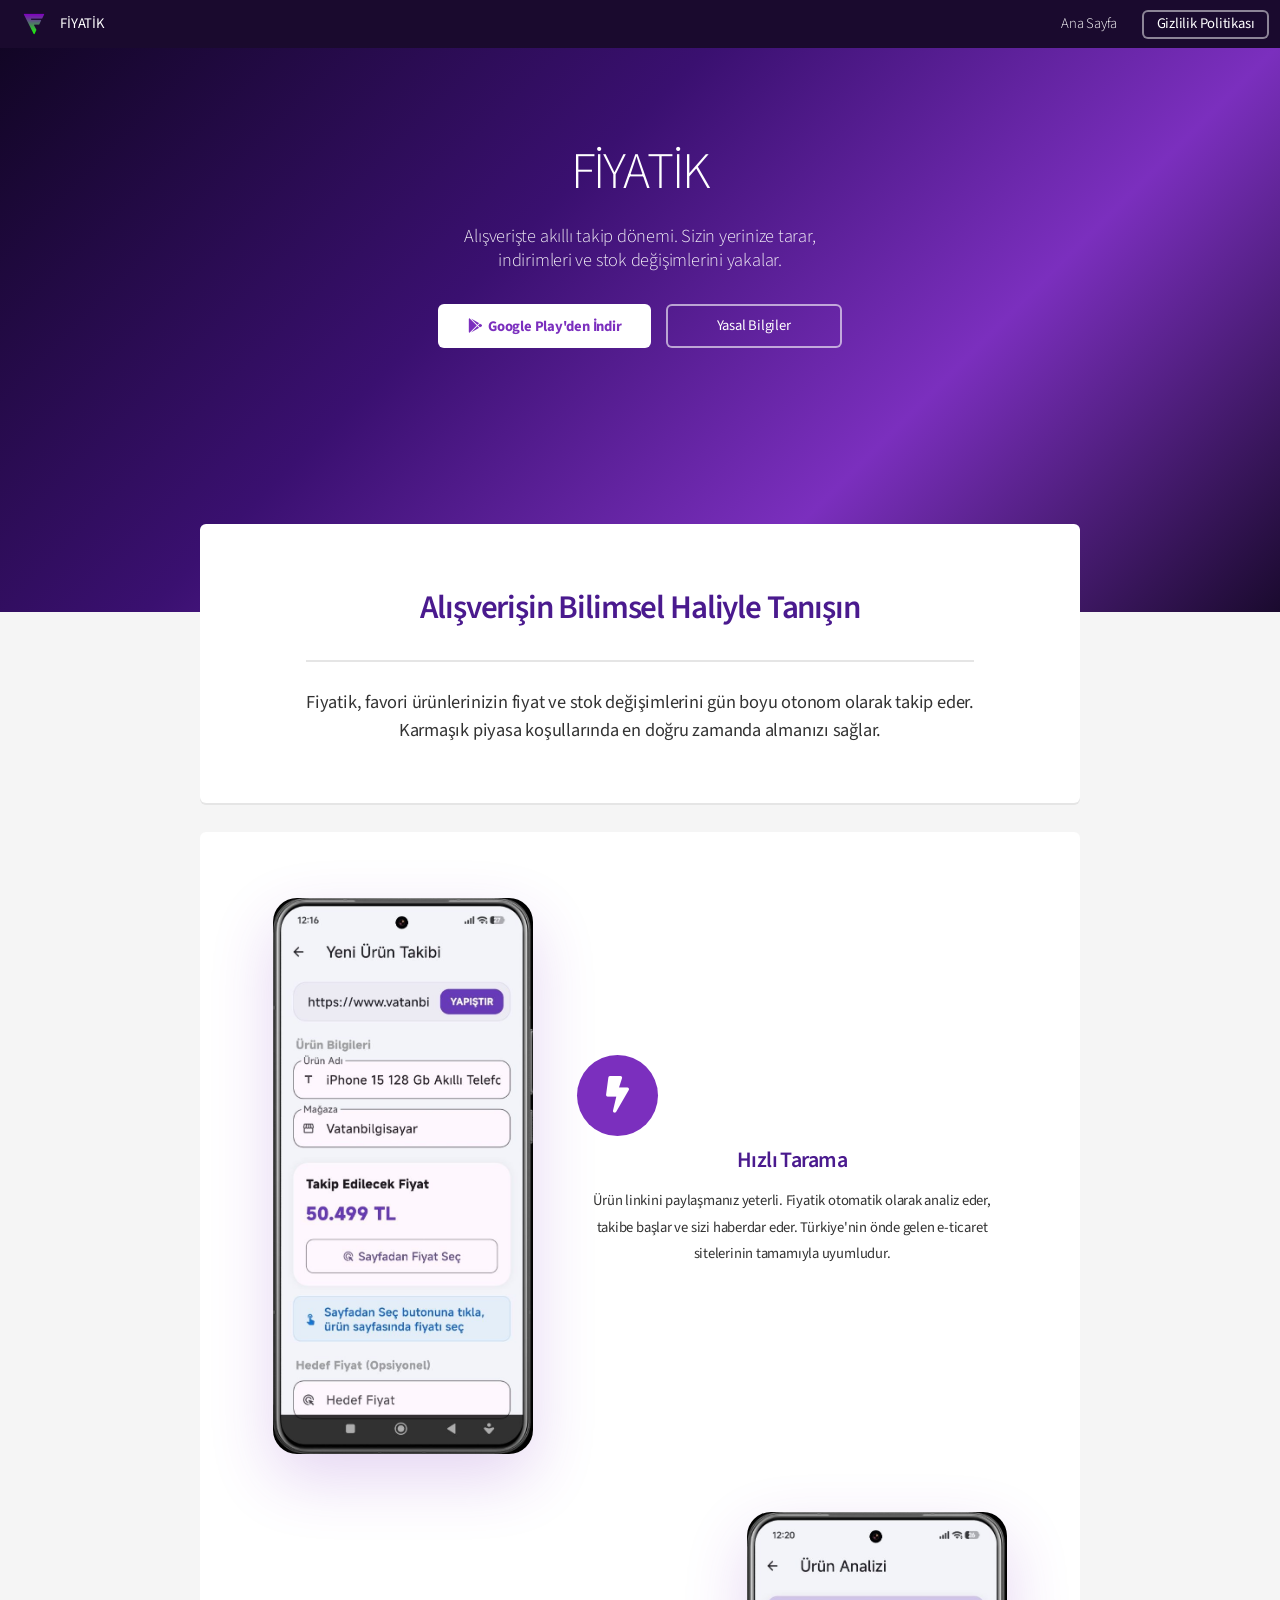
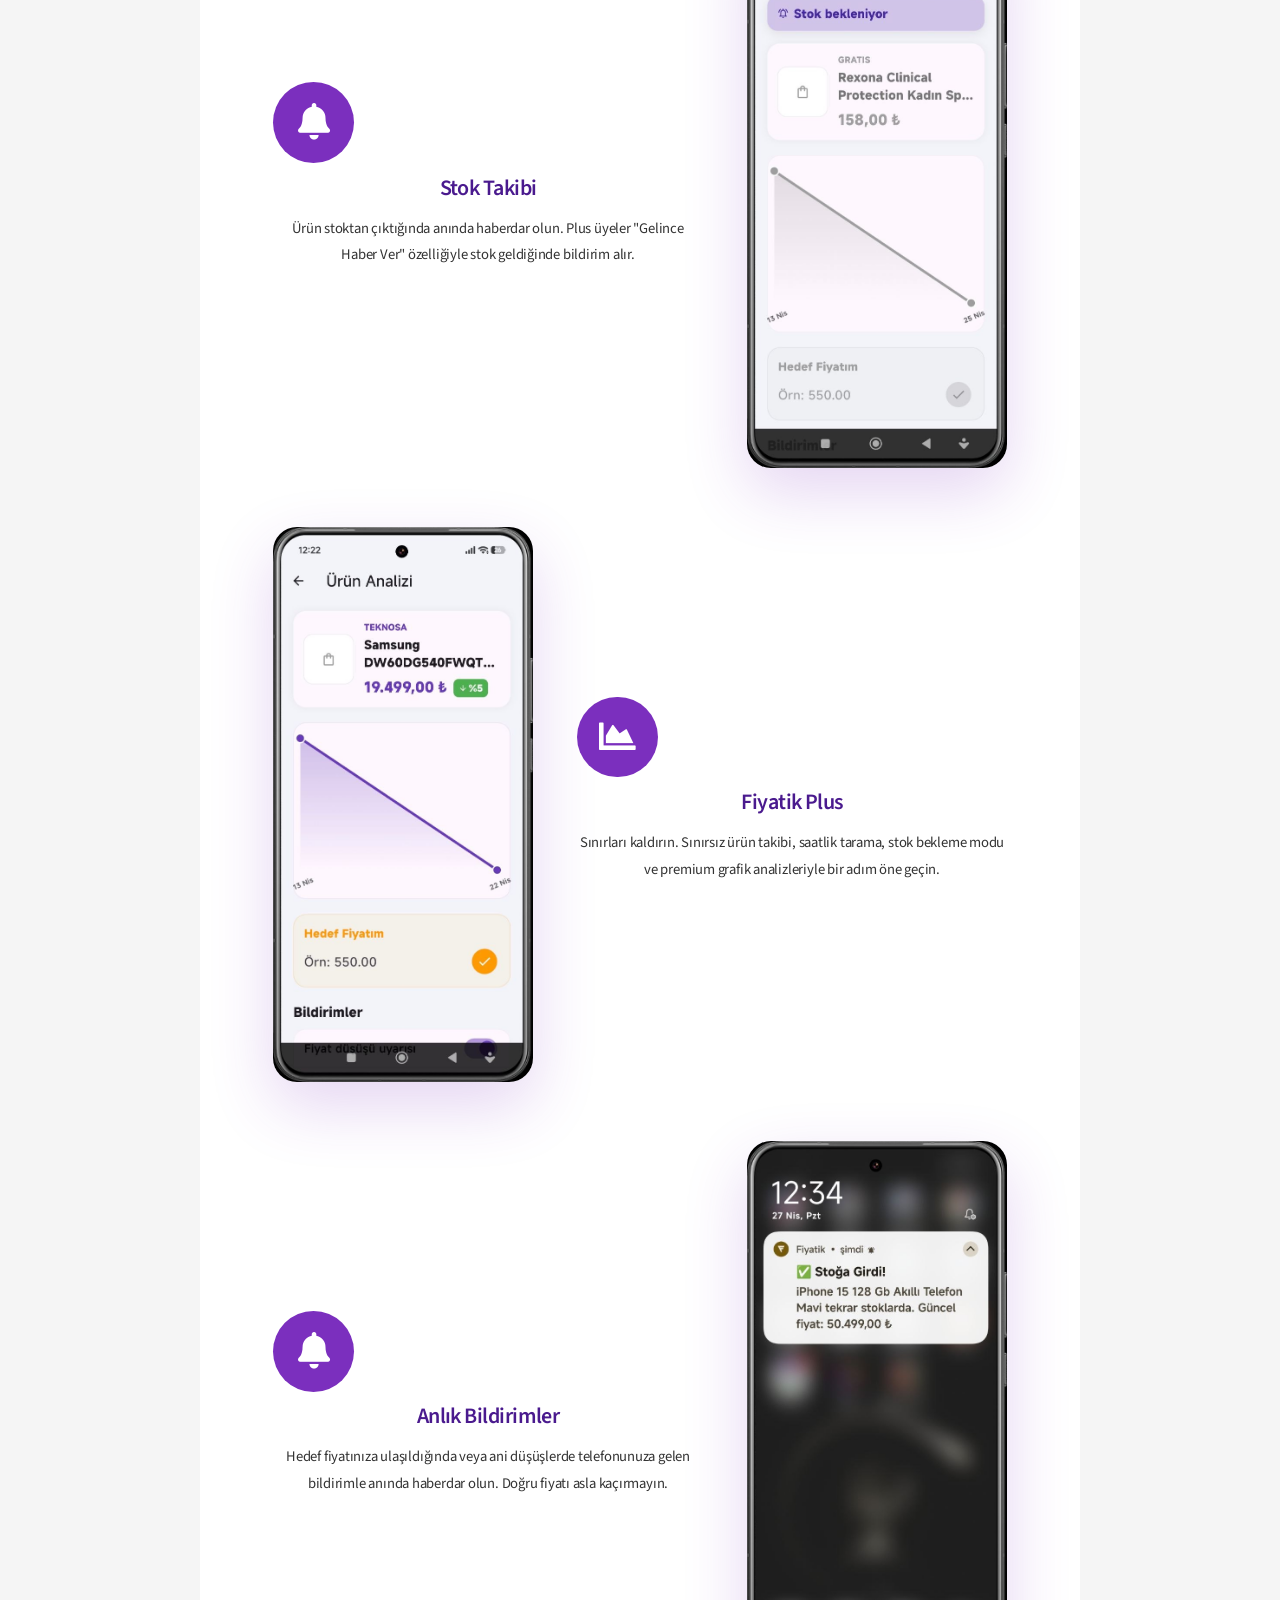
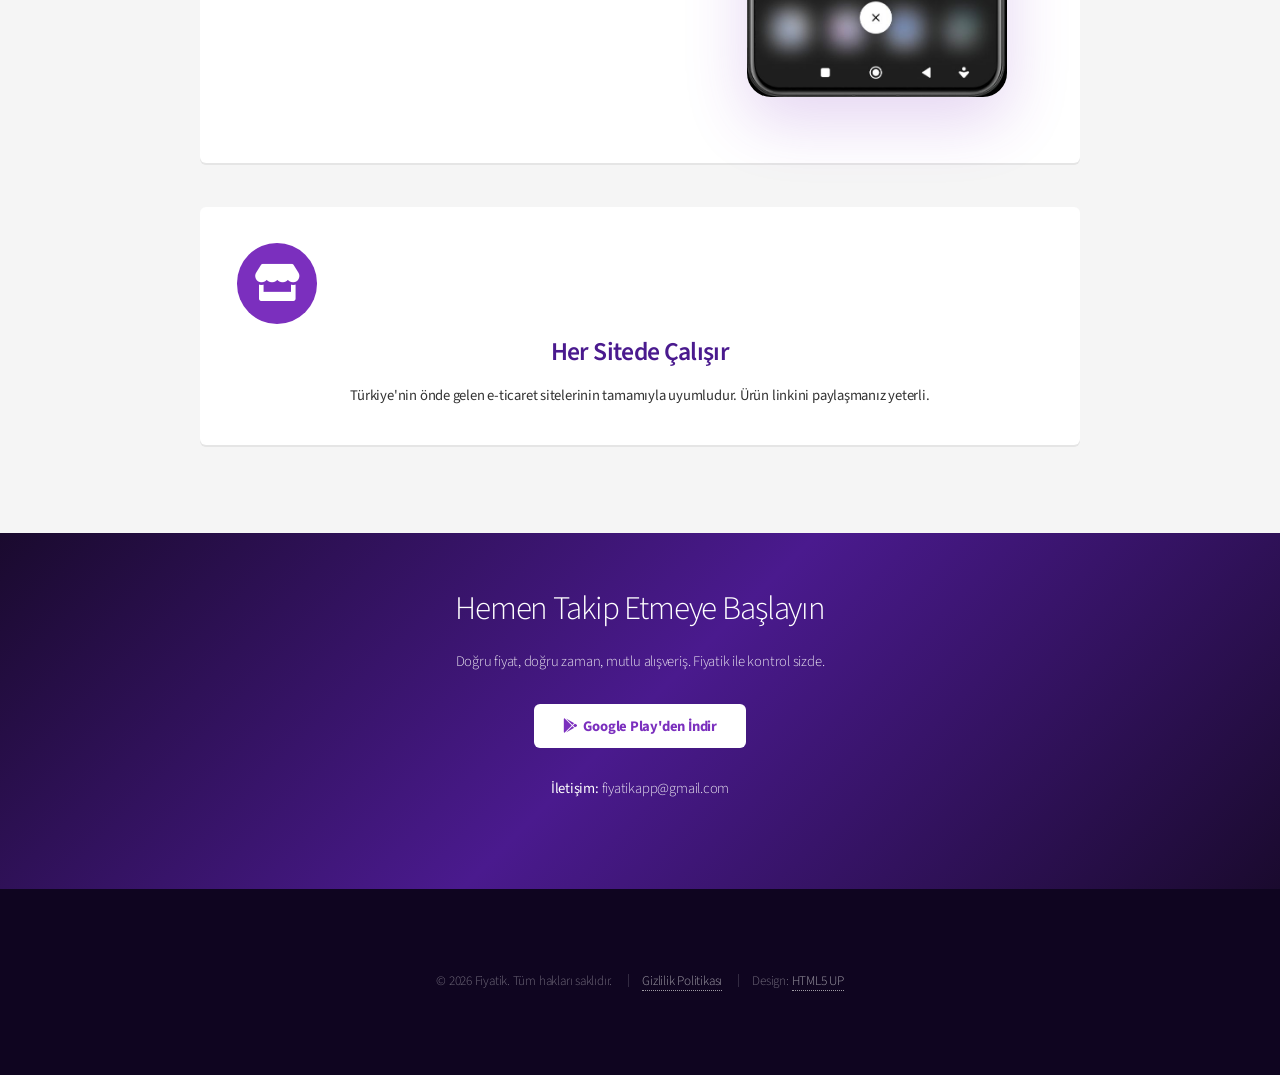
==== index.html @ b5751f66 "Update index.html" ====
<!DOCTYPE HTML>
<html>
	<head>
		<title>Fiyatik | Akıllı Fiyat Takip Asistanı</title>
		<meta charset="utf-8" />
		<meta name="viewport" content="width=device-width, initial-scale=1, user-scalable=no" />

		<!-- SEO -->
		<meta name="description" content="Fiyatik ile Trendyol, Amazon, Hepsiburada ve daha fazlasında fiyat ve stok takibi yapın. Fiyat düşünce, stok gelince anında bildirim alın. Ücretsiz indirin." />
		<meta name="keywords" content="fiyat takip, fiyat düşünce haber ver, trendyol fiyat takip, amazon fiyat takip, hepsiburada fiyat takip, stok takip, fiyat alarm, alışveriş uygulaması, indirim bildirimi, fiyatik" />
		<meta name="author" content="Fiyatik" />
		<meta name="robots" content="index, follow" />
		<link rel="canonical" href="https://fiyatikapp.com/" />

		<!-- Open Graph -->
		<meta property="og:title" content="Fiyatik | Akıllı Fiyat Takip Asistanı" />
		<meta property="og:description" content="Trendyol, Amazon, Hepsiburada ve daha fazlasında fiyat ve stok takibi. Fiyat düşünce anında bildirim al." />
		<meta property="og:image" content="https://fiyatikapp.com/images/icon.png" />
		<meta property="og:url" content="https://fiyatikapp.com/" />
		<meta property="og:type" content="website" />
		<meta property="og:locale" content="tr_TR" />

		<!-- Twitter Card -->
		<meta name="twitter:card" content="summary" />
		<meta name="twitter:title" content="Fiyatik | Akıllı Fiyat Takip Asistanı" />
		<meta name="twitter:description" content="Trendyol, Amazon, Hepsiburada ve daha fazlasında fiyat ve stok takibi. Fiyat düşünce anında bildirim al." />
		<meta name="twitter:image" content="https://fiyatikapp.com/images/icon.png" />
		<link rel="stylesheet" href="assets/css/main.css" />
		<link rel="stylesheet" href="assets/css/fiyatik.css" />
		<link rel="icon" type="image/png" href="images/icon.png" />
		<style>
			/* Header logo */
			.header-logo {
				display: flex;
				align-items: center;
				gap: 10px;
				text-decoration: none;
			}
			.header-logo img {
				width: 32px;
				height: 32px;
				border-radius: 8px;
			}

			/* Zikzak düzen */
			.zigzag-section { margin-bottom: 3em; }
			.zigzag-row {
				display: flex;
				align-items: center;
				gap: 3em;
				margin-bottom: 4em;
			}
			.zigzag-row.reverse { flex-direction: row-reverse; }
			.zigzag-image { flex: 0 0 260px; max-width: 260px; }
			.zigzag-image img {
				width: 100%;
				border-radius: 24px;
				box-shadow: 0 24px 64px rgba(123, 47, 190, 0.2);
				display: block;
			}
			.zigzag-content { flex: 1; }
			.zigzag-content .icon { display: block; margin-bottom: 0.6em; }
			.zigzag-content h3 { margin-bottom: 0.5em; font-size: 1.5em; }
			.zigzag-content p { line-height: 1.8; }

			/* Mağazalar */
			.stores-box { text-align: center; padding: 2.5em; }

			@media screen and (max-width: 768px) {
				.zigzag-row, .zigzag-row.reverse { flex-direction: column; }
				.zigzag-image { flex: none; max-width: 220px; margin: 0 auto; }
			}
		</style>
	</head>
	<body class="landing is-preload">
		<div id="page-wrapper">

			<!-- Header -->
			<header id="header" class="alt">
				<h1>
					<a href="index.html" class="header-logo">
						<img src="images/icon.png" alt="Fiyatik" />
						FİYATİK
					</a>
				</h1>
				<nav id="nav">
					<ul>
						<li><a href="index.html">Ana Sayfa</a></li>
						<li><a href="gizlilik.html" class="button">Gizlilik Politikası</a></li>
					</ul>
				</nav>
			</header>

			<!-- Banner -->
			<section id="banner">
				<h2>FİYATİK</h2>
				<p>Alışverişte akıllı takip dönemi. Sizin yerinize tarar,<br />indirimleri ve stok değişimlerini yakalar.</p>
				<ul class="actions special">
					<li>
						<a href="https://play.google.com/store/apps/details?id=com.pathev.fiyatik" target="_blank" class="button primary">
							<i class="icon brands fa-google-play"></i>&nbsp; Google Play'den İndir
						</a>
					</li>
					<li><a href="gizlilik.html" class="button">Yasal Bilgiler</a></li>
				</ul>
			</section>

			<!-- Main -->
			<section id="main" class="container">

				<!-- Giriş -->
				<section class="box special">
					<header class="major">
						<h2>Alışverişin Bilimsel Haliyle Tanışın</h2>
						<p>Fiyatik, favori ürünlerinizin fiyat ve stok değişimlerini gün boyu otonom olarak takip eder.<br />
						Karmaşık piyasa koşullarında en doğru zamanda almanızı sağlar.</p>
					</header>
				</section>

				<!-- Zikzak özellik bölümü -->
				<section class="box special zigzag-section">
					<div style="padding: 1.5em 2em;">

						<!-- Hızlı Tarama -->
						<div class="zigzag-row">
							<div class="zigzag-image">
								<img src="images/pic01.jpg" alt="Hızlı Tarama" />
							</div>
							<div class="zigzag-content">
								<span class="icon solid major fa-bolt"></span>
								<h3>Hızlı Tarama</h3>
								<p>Ürün linkini paylaşmanız yeterli. Fiyatik otomatik olarak analiz eder, takibe başlar ve sizi haberdar eder. Türkiye'nin önde gelen e-ticaret sitelerinin tamamıyla uyumludur.</p>
							</div>
						</div>

						<!-- Stok Takibi -->
						<div class="zigzag-row reverse">
							<div class="zigzag-image">
								<img src="images/pic02.jpg" alt="Stok Takibi" />
							</div>
							<div class="zigzag-content">
								<span class="icon solid major fa-bell"></span>
								<h3>Stok Takibi</h3>
								<p>Ürün stoktan çıktığında anında haberdar olun. Plus üyeler "Gelince Haber Ver" özelliğiyle stok geldiğinde bildirim alır.</p>
							</div>
						</div>

						<!-- Fiyatik Plus -->
						<div class="zigzag-row">
							<div class="zigzag-image">
								<img src="images/pic03.jpg" alt="Fiyatik Plus" />
							</div>
							<div class="zigzag-content">
								<span class="icon solid major fa-chart-area"></span>
								<h3>Fiyatik Plus</h3>
								<p>Sınırları kaldırın. Sınırsız ürün takibi, saatlik tarama, stok bekleme modu ve premium grafik analizleriyle bir adım öne geçin.</p>
							</div>
						</div>

						<!-- Anlık Bildirimler -->
						<div class="zigzag-row reverse" style="margin-bottom: 0;">
							<div class="zigzag-image">
								<img src="images/pic04.jpg" alt="Anlık Bildirimler" />
							</div>
							<div class="zigzag-content">
								<span class="icon solid major fa-bell"></span>
								<h3>Anlık Bildirimler</h3>
								<p>Hedef fiyatınıza ulaşıldığında veya ani düşüşlerde telefonunuza gelen bildirimle anında haberdar olun. Doğru fiyatı asla kaçırmayın.</p>
							</div>
						</div>

					</div>
				</section>

				<!-- Her Sitede Çalışır -->
				<section class="box special stores-box">
					<span class="icon solid major fa-store" style="display:block; margin-bottom: 0.6em;"></span>
					<h3>Her Sitede Çalışır</h3>
					<p>Türkiye'nin önde gelen e-ticaret sitelerinin tamamıyla uyumludur. Ürün linkini paylaşmanız yeterli.</p>
				</section>

			</section>

			<!-- CTA -->
			<section id="cta">
				<h2>Hemen Takip Etmeye Başlayın</h2>
				<p>Doğru fiyat, doğru zaman, mutlu alışveriş. Fiyatik ile kontrol sizde.</p>
				<ul class="actions special">
					<li>
						<a href="https://play.google.com/store/apps/details?id=com.pathev.fiyatik" target="_blank" class="button primary">
							<i class="icon brands fa-google-play"></i>&nbsp; Google Play'den İndir
						</a>
					</li>
				</ul>
				<p><strong>İletişim:</strong> fiyatikapp@gmail.com</p>
			</section>

			<!-- Footer -->
			<footer id="footer">
				<ul class="copyright">
					<li>&copy; 2026 Fiyatik. Tüm hakları saklıdır.</li>
					<li><a href="gizlilik.html">Gizlilik Politikası</a></li>
					<li>Design: <a href="http://html5up.net">HTML5 UP</a></li>
				</ul>
			</footer>

		</div>

		<script src="assets/js/jquery.min.js"></script>
		<script src="assets/js/jquery.dropotron.min.js"></script>
		<script src="assets/js/jquery.scrollex.min.js"></script>
		<script src="assets/js/browser.min.js"></script>
		<script src="assets/js/breakpoints.min.js"></script>
		<script src="assets/js/util.js"></script>
		<script src="assets/js/main.js"></script>

	</body>
</html>
---- assets/css/main.css ----
@import url("fontawesome-all.min.css");
@import url("https://fonts.googleapis.com/css?family=Source+Sans+Pro:300,400,300italic,400italic");

/*
	Alpha by HTML5 UP
	html5up.net | @ajlkn
	Free for personal and commercial use under the CCA 3.0 license (html5up.net/license)
*/

/* Reset */

/* Based on meyerweb.com/eric/tools/css/reset (v2.0 | 20110126 | License: public domain) */

	html, body, div, span, applet, object,
	iframe, h1, h2, h3, h4, h5, h6, p, blockquote,
	pre, a, abbr, acronym, address, big, cite,
	code, del, dfn, em, img, ins, kbd, q, s, samp,
	small, strike, strong, sub, sup, tt, var, b,
	u, i, center, dl, dt, dd, ol, ul, li, fieldset,
	form, label, legend, table, caption, tbody,
	tfoot, thead, tr, th, td, article, aside,
	canvas, details, embed, figure, figcaption,
	footer, header, hgroup, menu, nav, output, ruby,
	section, summary, time, mark, audio, video {
		margin: 0;
		padding: 0;
		border: 0;
		font-size: 100%;
		font: inherit;
		vertical-align: baseline;
	}

	article, aside, details, figcaption, figure,
	footer, header, hgroup, menu, nav, section {
		display: block;
	}

	body {
		line-height: 1;
	}

	ol, ul {
		list-style: none;
	}

	blockquote, q {
		quotes: none;
	}

		blockquote:before, blockquote:after, q:before, q:after {
			content: '';
			content: none;
		}

	table {
		border-collapse: collapse;
		border-spacing: 0;
	}

	body {
		-webkit-text-size-adjust: none;
	}

	mark {
		background-color: transparent;
		color: inherit;
	}

	input::-moz-focus-inner {
		border: 0;
		padding: 0;
	}

	input, select, textarea {
		-moz-appearance: none;
		-webkit-appearance: none;
		-ms-appearance: none;
		appearance: none;
	}

/* Basic */

	@-ms-viewport {
		width: device-width;
	}

	body {
		-ms-overflow-style: scrollbar;
	}

	@media screen and (max-width: 480px) {

		html, body {
			min-width: 320px;
		}

	}

	html {
		box-sizing: border-box;
	}

	*, *:before, *:after {
		box-sizing: inherit;
	}

	body {
		background: #f5f5f5;
	}

	body, input, select, textarea {
		color: #777;
		font-family: "Source Sans Pro", sans-serif;
		font-size: 16pt;
		font-weight: 300;
		line-height: 1.65em;
		letter-spacing: -0.015em;
	}

	a {
		-moz-transition: color 0.2s ease-in-out, border-bottom-color 0.2s ease-in-out;
		-webkit-transition: color 0.2s ease-in-out, border-bottom-color 0.2s ease-in-out;
		-ms-transition: color 0.2s ease-in-out, border-bottom-color 0.2s ease-in-out;
		transition: color 0.2s ease-in-out, border-bottom-color 0.2s ease-in-out;
		border-bottom: dotted 1px;
		color: #e89980;
		text-decoration: none;
	}

		a:hover {
			border-bottom-color: transparent;
		}

	strong, b {
		color: #646464;
		font-weight: 400;
	}

	em, i {
		font-style: italic;
	}

	p {
		margin: 0 0 2em 0;
	}

	h1, h2, h3, h4, h5, h6 {
		color: #646464;
		font-weight: 300;
		line-height: 1em;
		margin: 0 0 0.5em 0;
	}

		h1 a, h2 a, h3 a, h4 a, h5 a, h6 a {
			color: inherit;
			text-decoration: none;
		}

	h2 {
		font-size: 2.25em;
		line-height: 1.5em;
		letter-spacing: -0.035em;
	}

	h3 {
		font-size: 1.75em;
		line-height: 1.5em;
		letter-spacing: -0.025em;
	}

	h4 {
		font-size: 1.1em;
		line-height: 1.5em;
		letter-spacing: 0;
	}

	h5 {
		font-size: 0.9em;
		line-height: 1.5em;
		letter-spacing: 0;
	}

	h6 {
		font-size: 0.7em;
		line-height: 1.5em;
		letter-spacing: 0;
	}

	sub {
		font-size: 0.8em;
		position: relative;
		top: 0.5em;
	}

	sup {
		font-size: 0.8em;
		position: relative;
		top: -0.5em;
	}

	hr {
		border: 0;
		border-bottom: solid 2px #e5e5e5;
		margin: 2em 0;
	}

		hr.major {
			margin: 3em 0;
		}

	blockquote {
		border-left: solid 4px #e5e5e5;
		font-style: italic;
		margin: 0 0 2em 0;
		padding: 0.5em 0 0.5em 2em;
	}

	pre {
		-webkit-overflow-scrolling: touch;
		background: #f8f8f8;
		border-radius: 6px;
		border: solid 1px #e5e5e5;
		font-family: monospace;
		font-size: 0.9em;
		line-height: 1.75em;
		margin: 0 0 2em 0;
		overflow-x: auto;
		padding: 1em 1.5em;
	}

	code {
		background: #f8f8f8;
		border-radius: 6px;
		border: solid 1px #e5e5e5;
		font-family: monospace;
		font-size: 0.9em;
		margin: 0 0.25em;
		padding: 0.25em 0.65em;
	}

	.align-left {
		text-align: left;
	}

	.align-center {
		text-align: center;
	}

	.align-right {
		text-align: right;
	}

/* Row */

	.row {
		display: flex;
		flex-wrap: wrap;
		box-sizing: border-box;
		align-items: stretch;
	}

		.row > * {
			box-sizing: border-box;
		}

		.row.gtr-uniform > * > :last-child {
			margin-bottom: 0;
		}

		.row.aln-left {
			justify-content: flex-start;
		}

		.row.aln-center {
			justify-content: center;
		}

		.row.aln-right {
			justify-content: flex-end;
		}

		.row.aln-top {
			align-items: flex-start;
		}

		.row.aln-middle {
			align-items: center;
		}

		.row.aln-bottom {
			align-items: flex-end;
		}

		.row > .imp {
			order: -1;
		}

		.row > .col-1 {
			width: 8.33333%;
		}

		.row > .off-1 {
			margin-left: 8.33333%;
		}

		.row > .col-2 {
			width: 16.66667%;
		}

		.row > .off-2 {
			margin-left: 16.66667%;
		}

		.row > .col-3 {
			width: 25%;
		}

		.row > .off-3 {
			margin-left: 25%;
		}

		.row > .col-4 {
			width: 33.33333%;
		}

		.row > .off-4 {
			margin-left: 33.33333%;
		}

		.row > .col-5 {
			width: 41.66667%;
		}

		.row > .off-5 {
			margin-left: 41.66667%;
		}

		.row > .col-6 {
			width: 50%;
		}

		.row > .off-6 {
			margin-left: 50%;
		}

		.row > .col-7 {
			width: 58.33333%;
		}

		.row > .off-7 {
			margin-left: 58.33333%;
		}

		.row > .col-8 {
			width: 66.66667%;
		}

		.row > .off-8 {
			margin-left: 66.66667%;
		}

		.row > .col-9 {
			width: 75%;
		}

		.row > .off-9 {
			margin-left: 75%;
		}

		.row > .col-10 {
			width: 83.33333%;
		}

		.row > .off-10 {
			margin-left: 83.33333%;
		}

		.row > .col-11 {
			width: 91.66667%;
		}

		.row > .off-11 {
			margin-left: 91.66667%;
		}

		.row > .col-12 {
			width: 100%;
		}

		.row > .off-12 {
			margin-left: 100%;
		}

		.row.gtr-0 {
			margin-top: 0;
			margin-left: 0em;
		}

			.row.gtr-0 > * {
				padding: 0 0 0 0em;
			}

			.row.gtr-0.gtr-uniform {
				margin-top: 0em;
			}

				.row.gtr-0.gtr-uniform > * {
					padding-top: 0em;
				}

		.row.gtr-25 {
			margin-top: 0;
			margin-left: -0.5em;
		}

			.row.gtr-25 > * {
				padding: 0 0 0 0.5em;
			}

			.row.gtr-25.gtr-uniform {
				margin-top: -0.5em;
			}

				.row.gtr-25.gtr-uniform > * {
					padding-top: 0.5em;
				}

		.row.gtr-50 {
			margin-top: 0;
			margin-left: -1em;
		}

			.row.gtr-50 > * {
				padding: 0 0 0 1em;
			}

			.row.gtr-50.gtr-uniform {
				margin-top: -1em;
			}

				.row.gtr-50.gtr-uniform > * {
					padding-top: 1em;
				}

		.row {
			margin-top: 0;
			margin-left: -2em;
		}

			.row > * {
				padding: 0 0 0 2em;
			}

			.row.gtr-uniform {
				margin-top: -2em;
			}

				.row.gtr-uniform > * {
					padding-top: 2em;
				}

		.row.gtr-150 {
			margin-top: 0;
			margin-left: -3em;
		}

			.row.gtr-150 > * {
				padding: 0 0 0 3em;
			}

			.row.gtr-150.gtr-uniform {
				margin-top: -3em;
			}

				.row.gtr-150.gtr-uniform > * {
					padding-top: 3em;
				}

		.row.gtr-200 {
			margin-top: 0;
			margin-left: -4em;
		}

			.row.gtr-200 > * {
				padding: 0 0 0 4em;
			}

			.row.gtr-200.gtr-uniform {
				margin-top: -4em;
			}

				.row.gtr-200.gtr-uniform > * {
					padding-top: 4em;
				}

		@media screen and (max-width: 1680px) {

			.row {
				display: flex;
				flex-wrap: wrap;
				box-sizing: border-box;
				align-items: stretch;
			}

				.row > * {
					box-sizing: border-box;
				}

				.row.gtr-uniform > * > :last-child {
					margin-bottom: 0;
				}

				.row.aln-left {
					justify-content: flex-start;
				}

				.row.aln-center {
					justify-content: center;
				}

				.row.aln-right {
					justify-content: flex-end;
				}

				.row.aln-top {
					align-items: flex-start;
				}

				.row.aln-middle {
					align-items: center;
				}

				.row.aln-bottom {
					align-items: flex-end;
				}

				.row > .imp-wide {
					order: -1;
				}

				.row > .col-1-wide {
					width: 8.33333%;
				}

				.row > .off-1-wide {
					margin-left: 8.33333%;
				}

				.row > .col-2-wide {
					width: 16.66667%;
				}

				.row > .off-2-wide {
					margin-left: 16.66667%;
				}

				.row > .col-3-wide {
					width: 25%;
				}

				.row > .off-3-wide {
					margin-left: 25%;
				}

				.row > .col-4-wide {
					width: 33.33333%;
				}

				.row > .off-4-wide {
					margin-left: 33.33333%;
				}

				.row > .col-5-wide {
					width: 41.66667%;
				}

				.row > .off-5-wide {
					margin-left: 41.66667%;
				}

				.row > .col-6-wide {
					width: 50%;
				}

				.row > .off-6-wide {
					margin-left: 50%;
				}

				.row > .col-7-wide {
					width: 58.33333%;
				}

				.row > .off-7-wide {
					margin-left: 58.33333%;
				}

				.row > .col-8-wide {
					width: 66.66667%;
				}

				.row > .off-8-wide {
					margin-left: 66.66667%;
				}

				.row > .col-9-wide {
					width: 75%;
				}

				.row > .off-9-wide {
					margin-left: 75%;
				}

				.row > .col-10-wide {
					width: 83.33333%;
				}

				.row > .off-10-wide {
					margin-left: 83.33333%;
				}

				.row > .col-11-wide {
					width: 91.66667%;
				}

				.row > .off-11-wide {
					margin-left: 91.66667%;
				}

				.row > .col-12-wide {
					width: 100%;
				}

				.row > .off-12-wide {
					margin-left: 100%;
				}

				.row.gtr-0 {
					margin-top: 0;
					margin-left: 0em;
				}

					.row.gtr-0 > * {
						padding: 0 0 0 0em;
					}

					.row.gtr-0.gtr-uniform {
						margin-top: 0em;
					}

						.row.gtr-0.gtr-uniform > * {
							padding-top: 0em;
						}

				.row.gtr-25 {
					margin-top: 0;
					margin-left: -0.5em;
				}

					.row.gtr-25 > * {
						padding: 0 0 0 0.5em;
					}

					.row.gtr-25.gtr-uniform {
						margin-top: -0.5em;
					}

						.row.gtr-25.gtr-uniform > * {
							padding-top: 0.5em;
						}

				.row.gtr-50 {
					margin-top: 0;
					margin-left: -1em;
				}

					.row.gtr-50 > * {
						padding: 0 0 0 1em;
					}

					.row.gtr-50.gtr-uniform {
						margin-top: -1em;
					}

						.row.gtr-50.gtr-uniform > * {
							padding-top: 1em;
						}

				.row {
					margin-top: 0;
					margin-left: -2em;
				}

					.row > * {
						padding: 0 0 0 2em;
					}

					.row.gtr-uniform {
						margin-top: -2em;
					}

						.row.gtr-uniform > * {
							padding-top: 2em;
						}

				.row.gtr-150 {
					margin-top: 0;
					margin-left: -3em;
				}

					.row.gtr-150 > * {
						padding: 0 0 0 3em;
					}

					.row.gtr-150.gtr-uniform {
						margin-top: -3em;
					}

						.row.gtr-150.gtr-uniform > * {
							padding-top: 3em;
						}

				.row.gtr-200 {
					margin-top: 0;
					margin-left: -4em;
				}

					.row.gtr-200 > * {
						padding: 0 0 0 4em;
					}

					.row.gtr-200.gtr-uniform {
						margin-top: -4em;
					}

						.row.gtr-200.gtr-uniform > * {
							padding-top: 4em;
						}

		}

		@media screen and (max-width: 1280px) {

			.row {
				display: flex;
				flex-wrap: wrap;
				box-sizing: border-box;
				align-items: stretch;
			}

				.row > * {
					box-sizing: border-box;
				}

				.row.gtr-uniform > * > :last-child {
					margin-bottom: 0;
				}

				.row.aln-left {
					justify-content: flex-start;
				}

				.row.aln-center {
					justify-content: center;
				}

				.row.aln-right {
					justify-content: flex-end;
				}

				.row.aln-top {
					align-items: flex-start;
				}

				.row.aln-middle {
					align-items: center;
				}

				.row.aln-bottom {
					align-items: flex-end;
				}

				.row > .imp-normal {
					order: -1;
				}

				.row > .col-1-normal {
					width: 8.33333%;
				}

				.row > .off-1-normal {
					margin-left: 8.33333%;
				}

				.row > .col-2-normal {
					width: 16.66667%;
				}

				.row > .off-2-normal {
					margin-left: 16.66667%;
				}

				.row > .col-3-normal {
					width: 25%;
				}

				.row > .off-3-normal {
					margin-left: 25%;
				}

				.row > .col-4-normal {
					width: 33.33333%;
				}

				.row > .off-4-normal {
					margin-left: 33.33333%;
				}

				.row > .col-5-normal {
					width: 41.66667%;
				}

				.row > .off-5-normal {
					margin-left: 41.66667%;
				}

				.row > .col-6-normal {
					width: 50%;
				}

				.row > .off-6-normal {
					margin-left: 50%;
				}

				.row > .col-7-normal {
					width: 58.33333%;
				}

				.row > .off-7-normal {
					margin-left: 58.33333%;
				}

				.row > .col-8-normal {
					width: 66.66667%;
				}

				.row > .off-8-normal {
					margin-left: 66.66667%;
				}

				.row > .col-9-normal {
					width: 75%;
				}

				.row > .off-9-normal {
					margin-left: 75%;
				}

				.row > .col-10-normal {
					width: 83.33333%;
				}

				.row > .off-10-normal {
					margin-left: 83.33333%;
				}

				.row > .col-11-normal {
					width: 91.66667%;
				}

				.row > .off-11-normal {
					margin-left: 91.66667%;
				}

				.row > .col-12-normal {
					width: 100%;
				}

				.row > .off-12-normal {
					margin-left: 100%;
				}

				.row.gtr-0 {
					margin-top: 0;
					margin-left: 0em;
				}

					.row.gtr-0 > * {
						padding: 0 0 0 0em;
					}

					.row.gtr-0.gtr-uniform {
						margin-top: 0em;
					}

						.row.gtr-0.gtr-uniform > * {
							padding-top: 0em;
						}

				.row.gtr-25 {
					margin-top: 0;
					margin-left: -0.5em;
				}

					.row.gtr-25 > * {
						padding: 0 0 0 0.5em;
					}

					.row.gtr-25.gtr-uniform {
						margin-top: -0.5em;
					}

						.row.gtr-25.gtr-uniform > * {
							padding-top: 0.5em;
						}

				.row.gtr-50 {
					margin-top: 0;
					margin-left: -1em;
				}

					.row.gtr-50 > * {
						padding: 0 0 0 1em;
					}

					.row.gtr-50.gtr-uniform {
						margin-top: -1em;
					}

						.row.gtr-50.gtr-uniform > * {
							padding-top: 1em;
						}

				.row {
					margin-top: 0;
					margin-left: -2em;
				}

					.row > * {
						padding: 0 0 0 2em;
					}

					.row.gtr-uniform {
						margin-top: -2em;
					}

						.row.gtr-uniform > * {
							padding-top: 2em;
						}

				.row.gtr-150 {
					margin-top: 0;
					margin-left: -3em;
				}

					.row.gtr-150 > * {
						padding: 0 0 0 3em;
					}

					.row.gtr-150.gtr-uniform {
						margin-top: -3em;
					}

						.row.gtr-150.gtr-uniform > * {
							padding-top: 3em;
						}

				.row.gtr-200 {
					margin-top: 0;
					margin-left: -4em;
				}

					.row.gtr-200 > * {
						padding: 0 0 0 4em;
					}

					.row.gtr-200.gtr-uniform {
						margin-top: -4em;
					}

						.row.gtr-200.gtr-uniform > * {
							padding-top: 4em;
						}

		}

		@media screen and (max-width: 980px) {

			.row {
				display: flex;
				flex-wrap: wrap;
				box-sizing: border-box;
				align-items: stretch;
			}

				.row > * {
					box-sizing: border-box;
				}

				.row.gtr-uniform > * > :last-child {
					margin-bottom: 0;
				}

				.row.aln-left {
					justify-content: flex-start;
				}

				.row.aln-center {
					justify-content: center;
				}

				.row.aln-right {
					justify-content: flex-end;
				}

				.row.aln-top {
					align-items: flex-start;
				}

				.row.aln-middle {
					align-items: center;
				}

				.row.aln-bottom {
					align-items: flex-end;
				}

				.row > .imp-narrow {
					order: -1;
				}

				.row > .col-1-narrow {
					width: 8.33333%;
				}

				.row > .off-1-narrow {
					margin-left: 8.33333%;
				}

				.row > .col-2-narrow {
					width: 16.66667%;
				}

				.row > .off-2-narrow {
					margin-left: 16.66667%;
				}

				.row > .col-3-narrow {
					width: 25%;
				}

				.row > .off-3-narrow {
					margin-left: 25%;
				}

				.row > .col-4-narrow {
					width: 33.33333%;
				}

				.row > .off-4-narrow {
					margin-left: 33.33333%;
				}

				.row > .col-5-narrow {
					width: 41.66667%;
				}

				.row > .off-5-narrow {
					margin-left: 41.66667%;
				}

				.row > .col-6-narrow {
					width: 50%;
				}

				.row > .off-6-narrow {
					margin-left: 50%;
				}

				.row > .col-7-narrow {
					width: 58.33333%;
				}

				.row > .off-7-narrow {
					margin-left: 58.33333%;
				}

				.row > .col-8-narrow {
					width: 66.66667%;
				}

				.row > .off-8-narrow {
					margin-left: 66.66667%;
				}

				.row > .col-9-narrow {
					width: 75%;
				}

				.row > .off-9-narrow {
					margin-left: 75%;
				}

				.row > .col-10-narrow {
					width: 83.33333%;
				}

				.row > .off-10-narrow {
					margin-left: 83.33333%;
				}

				.row > .col-11-narrow {
					width: 91.66667%;
				}

				.row > .off-11-narrow {
					margin-left: 91.66667%;
				}

				.row > .col-12-narrow {
					width: 100%;
				}

				.row > .off-12-narrow {
					margin-left: 100%;
				}

				.row.gtr-0 {
					margin-top: 0;
					margin-left: 0em;
				}

					.row.gtr-0 > * {
						padding: 0 0 0 0em;
					}

					.row.gtr-0.gtr-uniform {
						margin-top: 0em;
					}

						.row.gtr-0.gtr-uniform > * {
							padding-top: 0em;
						}

				.row.gtr-25 {
					margin-top: 0;
					margin-left: -0.5em;
				}

					.row.gtr-25 > * {
						padding: 0 0 0 0.5em;
					}

					.row.gtr-25.gtr-uniform {
						margin-top: -0.5em;
					}

						.row.gtr-25.gtr-uniform > * {
							padding-top: 0.5em;
						}

				.row.gtr-50 {
					margin-top: 0;
					margin-left: -1em;
				}

					.row.gtr-50 > * {
						padding: 0 0 0 1em;
					}

					.row.gtr-50.gtr-uniform {
						margin-top: -1em;
					}

						.row.gtr-50.gtr-uniform > * {
							padding-top: 1em;
						}

				.row {
					margin-top: 0;
					margin-left: -2em;
				}

					.row > * {
						padding: 0 0 0 2em;
					}

					.row.gtr-uniform {
						margin-top: -2em;
					}

						.row.gtr-uniform > * {
							padding-top: 2em;
						}

				.row.gtr-150 {
					margin-top: 0;
					margin-left: -3em;
				}

					.row.gtr-150 > * {
						padding: 0 0 0 3em;
					}

					.row.gtr-150.gtr-uniform {
						margin-top: -3em;
					}

						.row.gtr-150.gtr-uniform > * {
							padding-top: 3em;
						}

				.row.gtr-200 {
					margin-top: 0;
					margin-left: -4em;
				}

					.row.gtr-200 > * {
						padding: 0 0 0 4em;
					}

					.row.gtr-200.gtr-uniform {
						margin-top: -4em;
					}

						.row.gtr-200.gtr-uniform > * {
							padding-top: 4em;
						}

		}

		@media screen and (max-width: 840px) {

			.row {
				display: flex;
				flex-wrap: wrap;
				box-sizing: border-box;
				align-items: stretch;
			}

				.row > * {
					box-sizing: border-box;
				}

				.row.gtr-uniform > * > :last-child {
					margin-bottom: 0;
				}

				.row.aln-left {
					justify-content: flex-start;
				}

				.row.aln-center {
					justify-content: center;
				}

				.row.aln-right {
					justify-content: flex-end;
				}

				.row.aln-top {
					align-items: flex-start;
				}

				.row.aln-middle {
					align-items: center;
				}

				.row.aln-bottom {
					align-items: flex-end;
				}

				.row > .imp-narrower {
					order: -1;
				}

				.row > .col-1-narrower {
					width: 8.33333%;
				}

				.row > .off-1-narrower {
					margin-left: 8.33333%;
				}

				.row > .col-2-narrower {
					width: 16.66667%;
				}

				.row > .off-2-narrower {
					margin-left: 16.66667%;
				}

				.row > .col-3-narrower {
					width: 25%;
				}

				.row > .off-3-narrower {
					margin-left: 25%;
				}

				.row > .col-4-narrower {
					width: 33.33333%;
				}

				.row > .off-4-narrower {
					margin-left: 33.33333%;
				}

				.row > .col-5-narrower {
					width: 41.66667%;
				}

				.row > .off-5-narrower {
					margin-left: 41.66667%;
				}

				.row > .col-6-narrower {
					width: 50%;
				}

				.row > .off-6-narrower {
					margin-left: 50%;
				}

				.row > .col-7-narrower {
					width: 58.33333%;
				}

				.row > .off-7-narrower {
					margin-left: 58.33333%;
				}

				.row > .col-8-narrower {
					width: 66.66667%;
				}

				.row > .off-8-narrower {
					margin-left: 66.66667%;
				}

				.row > .col-9-narrower {
					width: 75%;
				}

				.row > .off-9-narrower {
					margin-left: 75%;
				}

				.row > .col-10-narrower {
					width: 83.33333%;
				}

				.row > .off-10-narrower {
					margin-left: 83.33333%;
				}

				.row > .col-11-narrower {
					width: 91.66667%;
				}

				.row > .off-11-narrower {
					margin-left: 91.66667%;
				}

				.row > .col-12-narrower {
					width: 100%;
				}

				.row > .off-12-narrower {
					margin-left: 100%;
				}

				.row.gtr-0 {
					margin-top: 0;
					margin-left: 0em;
				}

					.row.gtr-0 > * {
						padding: 0 0 0 0em;
					}

					.row.gtr-0.gtr-uniform {
						margin-top: 0em;
					}

						.row.gtr-0.gtr-uniform > * {
							padding-top: 0em;
						}

				.row.gtr-25 {
					margin-top: 0;
					margin-left: -0.5em;
				}

					.row.gtr-25 > * {
						padding: 0 0 0 0.5em;
					}

					.row.gtr-25.gtr-uniform {
						margin-top: -0.5em;
					}

						.row.gtr-25.gtr-uniform > * {
							padding-top: 0.5em;
						}

				.row.gtr-50 {
					margin-top: 0;
					margin-left: -1em;
				}

					.row.gtr-50 > * {
						padding: 0 0 0 1em;
					}

					.row.gtr-50.gtr-uniform {
						margin-top: -1em;
					}

						.row.gtr-50.gtr-uniform > * {
							padding-top: 1em;
						}

				.row {
					margin-top: 0;
					margin-left: -2em;
				}

					.row > * {
						padding: 0 0 0 2em;
					}

					.row.gtr-uniform {
						margin-top: -2em;
					}

						.row.gtr-uniform > * {
							padding-top: 2em;
						}

				.row.gtr-150 {
					margin-top: 0;
					margin-left: -3em;
				}

					.row.gtr-150 > * {
						padding: 0 0 0 3em;
					}

					.row.gtr-150.gtr-uniform {
						margin-top: -3em;
					}

						.row.gtr-150.gtr-uniform > * {
							padding-top: 3em;
						}

				.row.gtr-200 {
					margin-top: 0;
					margin-left: -4em;
				}

					.row.gtr-200 > * {
						padding: 0 0 0 4em;
					}

					.row.gtr-200.gtr-uniform {
						margin-top: -4em;
					}

						.row.gtr-200.gtr-uniform > * {
							padding-top: 4em;
						}

		}

		@media screen and (max-width: 736px) {

			.row {
				display: flex;
				flex-wrap: wrap;
				box-sizing: border-box;
				align-items: stretch;
			}

				.row > * {
					box-sizing: border-box;
				}

				.row.gtr-uniform > * > :last-child {
					margin-bottom: 0;
				}

				.row.aln-left {
					justify-content: flex-start;
				}

				.row.aln-center {
					justify-content: center;
				}

				.row.aln-right {
					justify-content: flex-end;
				}

				.row.aln-top {
					align-items: flex-start;
				}

				.row.aln-middle {
					align-items: center;
				}

				.row.aln-bottom {
					align-items: flex-end;
				}

				.row > .imp-mobile {
					order: -1;
				}

				.row > .col-1-mobile {
					width: 8.33333%;
				}

				.row > .off-1-mobile {
					margin-left: 8.33333%;
				}

				.row > .col-2-mobile {
					width: 16.66667%;
				}

				.row > .off-2-mobile {
					margin-left: 16.66667%;
				}

				.row > .col-3-mobile {
					width: 25%;
				}

				.row > .off-3-mobile {
					margin-left: 25%;
				}

				.row > .col-4-mobile {
					width: 33.33333%;
				}

				.row > .off-4-mobile {
					margin-left: 33.33333%;
				}

				.row > .col-5-mobile {
					width: 41.66667%;
				}

				.row > .off-5-mobile {
					margin-left: 41.66667%;
				}

				.row > .col-6-mobile {
					width: 50%;
				}

				.row > .off-6-mobile {
					margin-left: 50%;
				}

				.row > .col-7-mobile {
					width: 58.33333%;
				}

				.row > .off-7-mobile {
					margin-left: 58.33333%;
				}

				.row > .col-8-mobile {
					width: 66.66667%;
				}

				.row > .off-8-mobile {
					margin-left: 66.66667%;
				}

				.row > .col-9-mobile {
					width: 75%;
				}

				.row > .off-9-mobile {
					margin-left: 75%;
				}

				.row > .col-10-mobile {
					width: 83.33333%;
				}

				.row > .off-10-mobile {
					margin-left: 83.33333%;
				}

				.row > .col-11-mobile {
					width: 91.66667%;
				}

				.row > .off-11-mobile {
					margin-left: 91.66667%;
				}

				.row > .col-12-mobile {
					width: 100%;
				}

				.row > .off-12-mobile {
					margin-left: 100%;
				}

				.row.gtr-0 {
					margin-top: 0;
					margin-left: 0em;
				}

					.row.gtr-0 > * {
						padding: 0 0 0 0em;
					}

					.row.gtr-0.gtr-uniform {
						margin-top: 0em;
					}

						.row.gtr-0.gtr-uniform > * {
							padding-top: 0em;
						}

				.row.gtr-25 {
					margin-top: 0;
					margin-left: -0.5em;
				}

					.row.gtr-25 > * {
						padding: 0 0 0 0.5em;
					}

					.row.gtr-25.gtr-uniform {
						margin-top: -0.5em;
					}

						.row.gtr-25.gtr-uniform > * {
							padding-top: 0.5em;
						}

				.row.gtr-50 {
					margin-top: 0;
					margin-left: -1em;
				}

					.row.gtr-50 > * {
						padding: 0 0 0 1em;
					}

					.row.gtr-50.gtr-uniform {
						margin-top: -1em;
					}

						.row.gtr-50.gtr-uniform > * {
							padding-top: 1em;
						}

				.row {
					margin-top: 0;
					margin-left: -2em;
				}

					.row > * {
						padding: 0 0 0 2em;
					}

					.row.gtr-uniform {
						margin-top: -2em;
					}

						.row.gtr-uniform > * {
							padding-top: 2em;
						}

				.row.gtr-150 {
					margin-top: 0;
					margin-left: -3em;
				}

					.row.gtr-150 > * {
						padding: 0 0 0 3em;
					}

					.row.gtr-150.gtr-uniform {
						margin-top: -3em;
					}

						.row.gtr-150.gtr-uniform > * {
							padding-top: 3em;
						}

				.row.gtr-200 {
					margin-top: 0;
					margin-left: -4em;
				}

					.row.gtr-200 > * {
						padding: 0 0 0 4em;
					}

					.row.gtr-200.gtr-uniform {
						margin-top: -4em;
					}

						.row.gtr-200.gtr-uniform > * {
							padding-top: 4em;
						}

		}

		@media screen and (max-width: 480px) {

			.row {
				display: flex;
				flex-wrap: wrap;
				box-sizing: border-box;
				align-items: stretch;
			}

				.row > * {
					box-sizing: border-box;
				}

				.row.gtr-uniform > * > :last-child {
					margin-bottom: 0;
				}

				.row.aln-left {
					justify-content: flex-start;
				}

				.row.aln-center {
					justify-content: center;
				}

				.row.aln-right {
					justify-content: flex-end;
				}

				.row.aln-top {
					align-items: flex-start;
				}

				.row.aln-middle {
					align-items: center;
				}

				.row.aln-bottom {
					align-items: flex-end;
				}

				.row > .imp-mobilep {
					order: -1;
				}

				.row > .col-1-mobilep {
					width: 8.33333%;
				}

				.row > .off-1-mobilep {
					margin-left: 8.33333%;
				}

				.row > .col-2-mobilep {
					width: 16.66667%;
				}

				.row > .off-2-mobilep {
					margin-left: 16.66667%;
				}

				.row > .col-3-mobilep {
					width: 25%;
				}

				.row > .off-3-mobilep {
					margin-left: 25%;
				}

				.row > .col-4-mobilep {
					width: 33.33333%;
				}

				.row > .off-4-mobilep {
					margin-left: 33.33333%;
				}

				.row > .col-5-mobilep {
					width: 41.66667%;
				}

				.row > .off-5-mobilep {
					margin-left: 41.66667%;
				}

				.row > .col-6-mobilep {
					width: 50%;
				}

				.row > .off-6-mobilep {
					margin-left: 50%;
				}

				.row > .col-7-mobilep {
					width: 58.33333%;
				}

				.row > .off-7-mobilep {
					margin-left: 58.33333%;
				}

				.row > .col-8-mobilep {
					width: 66.66667%;
				}

				.row > .off-8-mobilep {
					margin-left: 66.66667%;
				}

				.row > .col-9-mobilep {
					width: 75%;
				}

				.row > .off-9-mobilep {
					margin-left: 75%;
				}

				.row > .col-10-mobilep {
					width: 83.33333%;
				}

				.row > .off-10-mobilep {
					margin-left: 83.33333%;
				}

				.row > .col-11-mobilep {
					width: 91.66667%;
				}

				.row > .off-11-mobilep {
					margin-left: 91.66667%;
				}

				.row > .col-12-mobilep {
					width: 100%;
				}

				.row > .off-12-mobilep {
					margin-left: 100%;
				}

				.row.gtr-0 {
					margin-top: 0;
					margin-left: 0em;
				}

					.row.gtr-0 > * {
						padding: 0 0 0 0em;
					}

					.row.gtr-0.gtr-uniform {
						margin-top: 0em;
					}

						.row.gtr-0.gtr-uniform > * {
							padding-top: 0em;
						}

				.row.gtr-25 {
					margin-top: 0;
					margin-left: -0.5em;
				}

					.row.gtr-25 > * {
						padding: 0 0 0 0.5em;
					}

					.row.gtr-25.gtr-uniform {
						margin-top: -0.5em;
					}

						.row.gtr-25.gtr-uniform > * {
							padding-top: 0.5em;
						}

				.row.gtr-50 {
					margin-top: 0;
					margin-left: -1em;
				}

					.row.gtr-50 > * {
						padding: 0 0 0 1em;
					}

					.row.gtr-50.gtr-uniform {
						margin-top: -1em;
					}

						.row.gtr-50.gtr-uniform > * {
							padding-top: 1em;
						}

				.row {
					margin-top: 0;
					margin-left: -2em;
				}

					.row > * {
						padding: 0 0 0 2em;
					}

					.row.gtr-uniform {
						margin-top: -2em;
					}

						.row.gtr-uniform > * {
							padding-top: 2em;
						}

				.row.gtr-150 {
					margin-top: 0;
					margin-left: -3em;
				}

					.row.gtr-150 > * {
						padding: 0 0 0 3em;
					}

					.row.gtr-150.gtr-uniform {
						margin-top: -3em;
					}

						.row.gtr-150.gtr-uniform > * {
							padding-top: 3em;
						}

				.row.gtr-200 {
					margin-top: 0;
					margin-left: -4em;
				}

					.row.gtr-200 > * {
						padding: 0 0 0 4em;
					}

					.row.gtr-200.gtr-uniform {
						margin-top: -4em;
					}

						.row.gtr-200.gtr-uniform > * {
							padding-top: 4em;
						}

		}

/* Container */

	.container {
		margin: 0 auto;
		max-width: calc(100% - 5em);
		width: 60em;
	}

		.container.xsmall {
			width: 15em;
		}

		.container.small {
			width: 30em;
		}

		.container.medium {
			width: 45em;
		}

		.container.large {
			width: 75em;
		}

		.container.xlarge {
			width: 90em;
		}

		.container.max {
			width: 100%;
		}

		@media screen and (max-width: 840px) {

			.container {
				width: 100% !important;
			}

		}

		@media screen and (max-width: 736px) {

			.container {
				max-width: 100%;
			}

		}

/* Section/Article */

	section.special, article.special {
		text-align: center;
	}

	header p {
		color: #999;
		position: relative;
		margin: 0 0 1.5em 0;
		font-style: italic;
	}

	header h2 + p {
		font-size: 1.25em;
		margin-top: -1em;
		line-height: 1.5em;
	}

	header h3 + p {
		font-size: 1.1em;
		margin-top: -0.85em;
		line-height: 1.5em;
	}

	header h4 + p,
	header h5 + p,
	header h6 + p {
		font-size: 0.8em;
		margin-top: -0.5em;
		line-height: 1.5em;
	}

	header.major {
		padding: 1em 0;
		text-align: center;
	}

		header.major h2 {
			margin: 0;
		}

		header.major p {
			display: inline-block;
			border-top: solid 2px #e5e5e5;
			color: #777;
			margin: 1.5em 0 0 0;
			padding: 1.5em 0 0 0;
			font-style: normal;
		}

/* Form */

	form {
		margin: 0 0 2em 0;
	}

	label {
		color: #646464;
		display: block;
		font-size: 0.9em;
		font-weight: 300;
		margin: 0 0 1em 0;
	}

	input[type="text"],
	input[type="password"],
	input[type="email"],
	select,
	textarea {
		-moz-appearance: none;
		-webkit-appearance: none;
		-ms-appearance: none;
		appearance: none;
		background-color: #f8f8f8;
		border-radius: 6px;
		border: solid 1px #e5e5e5;
		color: inherit;
		display: block;
		outline: 0;
		padding: 0 1em;
		text-decoration: none;
		width: 100%;
	}

		input[type="text"]:invalid,
		input[type="password"]:invalid,
		input[type="email"]:invalid,
		select:invalid,
		textarea:invalid {
			box-shadow: none;
		}

		input[type="text"]:focus,
		input[type="password"]:focus,
		input[type="email"]:focus,
		select:focus,
		textarea:focus {
			border-color: #e89980;
			box-shadow: 0 0 0 2px #e89980;
		}

	select {
		background-image: url("data:image/svg+xml;charset=utf8,%3Csvg xmlns='http://www.w3.org/2000/svg' width='40' height='40' preserveAspectRatio='none' viewBox='0 0 40 40'%3E%3Cpath d='M9.4,12.3l10.4,10.4l10.4-10.4c0.2-0.2,0.5-0.4,0.9-0.4c0.3,0,0.6,0.1,0.9,0.4l3.3,3.3c0.2,0.2,0.4,0.5,0.4,0.9 c0,0.4-0.1,0.6-0.4,0.9L20.7,31.9c-0.2,0.2-0.5,0.4-0.9,0.4c-0.3,0-0.6-0.1-0.9-0.4L4.3,17.3c-0.2-0.2-0.4-0.5-0.4-0.9 c0-0.4,0.1-0.6,0.4-0.9l3.3-3.3c0.2-0.2,0.5-0.4,0.9-0.4S9.1,12.1,9.4,12.3z' fill='%23e5e5e5' /%3E%3C/svg%3E");
		background-size: 1.25em;
		background-repeat: no-repeat;
		background-position: calc(100% - 1em) center;
		height: 3em;
		padding-right: 3em;
		text-overflow: ellipsis;
	}

		select option {
			color: #777;
			background-color: #f5f5f5;
		}

		select:focus::-ms-value {
			background-color: transparent;
		}

		select::-ms-expand {
			display: none;
		}

	input[type="text"],
	input[type="password"],
	input[type="email"],
	select {
		height: 3em;
	}

	textarea {
		padding: 0.75em 1em;
	}

	input[type="checkbox"],
	input[type="radio"] {
		-moz-appearance: none;
		-webkit-appearance: none;
		-ms-appearance: none;
		appearance: none;
		display: block;
		float: left;
		margin-right: -2em;
		opacity: 0;
		width: 1em;
		z-index: -1;
	}

		input[type="checkbox"] + label,
		input[type="radio"] + label {
			text-decoration: none;
			color: #777;
			cursor: pointer;
			display: inline-block;
			font-size: 1em;
			font-weight: 300;
			padding-left: 2.55em;
			padding-right: 0.75em;
			position: relative;
		}

			input[type="checkbox"] + label:before,
			input[type="radio"] + label:before {
				-moz-osx-font-smoothing: grayscale;
				-webkit-font-smoothing: antialiased;
				display: inline-block;
				font-style: normal;
				font-variant: normal;
				text-rendering: auto;
				line-height: 1;
				text-transform: none !important;
				font-family: 'Font Awesome 5 Free';
				font-weight: 900;
			}

			input[type="checkbox"] + label:before,
			input[type="radio"] + label:before {
				background: #f8f8f8;
				border-radius: 6px;
				border: solid 1px #e5e5e5;
				content: '';
				display: inline-block;
				font-size: 0.8em;
				height: 2.25em;
				left: 0;
				line-height: 2.25em;
				position: absolute;
				text-align: center;
				top: 0;
				width: 2.25em;
			}

		input[type="checkbox"]:checked + label:before,
		input[type="radio"]:checked + label:before {
			background: #666;
			border-color: #666;
			color: #ffffff;
			content: '\f00c';
		}

		input[type="checkbox"]:focus + label:before,
		input[type="radio"]:focus + label:before {
			border-color: #e89980;
			box-shadow: 0 0 0 1px #e89980;
		}

	input[type="checkbox"] + label:before {
		border-radius: 6px;
	}

	input[type="radio"] + label:before {
		border-radius: 100%;
	}

	::-webkit-input-placeholder {
		color: #999 !important;
		opacity: 1.0;
	}

	:-moz-placeholder {
		color: #999 !important;
		opacity: 1.0;
	}

	::-moz-placeholder {
		color: #999 !important;
		opacity: 1.0;
	}

	:-ms-input-placeholder {
		color: #999 !important;
		opacity: 1.0;
	}

/* Box */

	.box {
		background: #fff;
		border-radius: 6px;
		box-shadow: 0 2px 0 0 #e5e5e5;
		margin: 0 0 2em 0;
		padding: 3em;
	}

		.box > :last-child {
			margin-bottom: 0;
		}

		.box.alt {
			background: none !important;
			border-radius: 0 !important;
			box-shadow: none !important;
			margin: 0 0 2em 0;
			padding: 0 !important;
		}

		.box.features .features-row {
			border-top: solid 2px #e5e5e5;
			position: relative;
		}

			.box.features .features-row:after {
				clear: both;
				content: '';
				display: block;
			}

			.box.features .features-row section {
				float: left;
				padding: 3em;
				width: 50%;
			}

				.box.features .features-row section :last-child {
					margin-bottom: 0;
				}

				.box.features .features-row section:nth-child(2n) {
					padding-right: 0;
				}

					.box.features .features-row section:nth-child(2n):before {
						background: #e5e5e5;
						content: '';
						display: block;
						height: 100%;
						margin-left: -3em;
						position: absolute;
						top: 0;
						width: 2px;
					}

				.box.features .features-row section:nth-child(2n-1) {
					padding-left: 0;
				}

			.box.features .features-row:first-child {
				border-top: 0;
			}

				.box.features .features-row:first-child section {
					padding-top: 0;
				}

			.box.features .features-row:last-child {
				padding-bottom: 0;
			}

				.box.features .features-row:last-child section {
					padding-bottom: 0;
				}

		.box.special {
			text-align: center;
		}

		.box .image.featured {
			border-radius: 0;
			display: block;
			margin: 3em 0 3em -3em;
			position: relative;
			width: calc(100% + 6em);
		}

			.box .image.featured img {
				border-radius: 0;
				display: block;
				width: 100%;
			}

			.box .image.featured:first-child {
				border-radius: 6px 6px 0 0;
				margin-bottom: 3em;
				margin-top: -3em;
			}

				.box .image.featured:first-child img {
					border-radius: 6px 6px 0 0;
				}

			.box .image.featured:last-child {
				border-radius: 0 0 6px 6px;
				margin-bottom: -3em;
				margin-top: 3em;
			}

				.box .image.featured:last-child img {
					border-radius: 0 0 6px 6px;
				}

/* Icon */

	.icon {
		text-decoration: none;
		border-bottom: none;
		position: relative;
	}

		.icon:before {
			-moz-osx-font-smoothing: grayscale;
			-webkit-font-smoothing: antialiased;
			display: inline-block;
			font-style: normal;
			font-variant: normal;
			text-rendering: auto;
			line-height: 1;
			text-transform: none !important;
			font-family: 'Font Awesome 5 Free';
			font-weight: 400;
		}

		.icon > .label {
			display: none;
		}

		.icon:before {
			line-height: inherit;
		}

		.icon.solid:before {
			font-weight: 900;
		}

		.icon.brands:before {
			font-family: 'Font Awesome 5 Brands';
		}

		.icon.major {
			background: #666;
			border-radius: 100%;
			color: #ffffff;
			cursor: default;
			display: inline-block;
			height: 5.5em;
			line-height: 5.5em;
			margin: 0 0 2em 0;
			width: 5.5em;
		}

			.icon.major:before {
				font-size: 2.5em;
			}

			.icon.major.accent1 {
				background: #666;
				color: #ffffff;
			}

			.icon.major.accent2 {
				background: #e89980;
				color: #ffffff;
			}

			.icon.major.accent3 {
				background: #7fcdb8;
				color: #ffffff;
			}

			.icon.major.accent4 {
				background: #90b0ba;
				color: #ffffff;
			}

			.icon.major.accent5 {
				background: #e5cb95;
				color: #ffffff;
			}

/* Image */

	.image {
		border-radius: 6px;
		border: 0;
		display: inline-block;
		position: relative;
	}

		.image img {
			border-radius: 6px;
			display: block;
		}

		.image.left {
			float: left;
			padding: 0 1.5em 1em 0;
			top: 0.25em;
		}

		.image.right {
			float: right;
			padding: 0 0 1em 1.5em;
			top: 0.25em;
		}

		.image.fit {
			display: block;
			margin: 0 0 2em 0;
			width: 100%;
		}

			.image.fit img {
				display: block;
				width: 100%;
			}

/* List */

	ol {
		list-style: decimal;
		margin: 0 0 2em 0;
		padding-left: 1.25em;
	}

		ol li {
			padding-left: 0.25em;
		}

	ul {
		list-style: disc;
		margin: 0 0 2em 0;
		padding-left: 1em;
	}

		ul li {
			padding-left: 0.5em;
		}

		ul.alt {
			list-style: none;
			padding-left: 0;
		}

			ul.alt li {
				border-top: solid 1px #e5e5e5;
				padding: 0.5em 0;
			}

				ul.alt li:first-child {
					border-top: 0;
					padding-top: 0;
				}

		ul.icons {
			cursor: default;
			list-style: none;
			padding-left: 0;
		}

			ul.icons li {
				display: inline-block;
				padding: 0 1.25em 0 0;
			}

				ul.icons li:last-child {
					padding-right: 0;
				}

				ul.icons li .icon {
					color: inherit;
				}

					ul.icons li .icon:before {
						font-size: 1.75em;
					}

	dl {
		margin: 0 0 2em 0;
	}

/* Actions */

	ul.actions {
		display: -moz-flex;
		display: -webkit-flex;
		display: -ms-flex;
		display: flex;
		cursor: default;
		list-style: none;
		margin-left: -1em;
		padding-left: 0;
	}

		ul.actions li {
			padding: 0 0 0 1em;
			vertical-align: middle;
		}

		ul.actions.special {
			-moz-justify-content: center;
			-webkit-justify-content: center;
			-ms-justify-content: center;
			justify-content: center;
			width: 100%;
			margin-left: 0;
		}

			ul.actions.special li:first-child {
				padding-left: 0;
			}

		ul.actions.stacked {
			-moz-flex-direction: column;
			-webkit-flex-direction: column;
			-ms-flex-direction: column;
			flex-direction: column;
			margin-left: 0;
		}

			ul.actions.stacked li {
				padding: 1.3em 0 0 0;
			}

				ul.actions.stacked li:first-child {
					padding-top: 0;
				}

		ul.actions.fit {
			width: calc(100% + 1em);
		}

			ul.actions.fit li {
				-moz-flex-grow: 1;
				-webkit-flex-grow: 1;
				-ms-flex-grow: 1;
				flex-grow: 1;
				-moz-flex-shrink: 1;
				-webkit-flex-shrink: 1;
				-ms-flex-shrink: 1;
				flex-shrink: 1;
				width: 100%;
			}

				ul.actions.fit li > * {
					width: 100%;
				}

			ul.actions.fit.stacked {
				width: 100%;
			}

		@media screen and (max-width: 480px) {

			ul.actions:not(.fixed) {
				-moz-flex-direction: column;
				-webkit-flex-direction: column;
				-ms-flex-direction: column;
				flex-direction: column;
				margin-left: 0;
				width: 100% !important;
			}

				ul.actions:not(.fixed) li {
					-moz-flex-grow: 1;
					-webkit-flex-grow: 1;
					-ms-flex-grow: 1;
					flex-grow: 1;
					-moz-flex-shrink: 1;
					-webkit-flex-shrink: 1;
					-ms-flex-shrink: 1;
					flex-shrink: 1;
					padding: 1em 0 0 0;
					text-align: center;
					width: 100%;
				}

					ul.actions:not(.fixed) li > * {
						width: 100%;
					}

					ul.actions:not(.fixed) li:first-child {
						padding-top: 0;
					}

					ul.actions:not(.fixed) li input[type="submit"],
					ul.actions:not(.fixed) li input[type="reset"],
					ul.actions:not(.fixed) li input[type="button"],
					ul.actions:not(.fixed) li button,
					ul.actions:not(.fixed) li .button {
						width: 100%;
					}

						ul.actions:not(.fixed) li input[type="submit"].icon:before,
						ul.actions:not(.fixed) li input[type="reset"].icon:before,
						ul.actions:not(.fixed) li input[type="button"].icon:before,
						ul.actions:not(.fixed) li button.icon:before,
						ul.actions:not(.fixed) li .button.icon:before {
							margin-left: -0.5em;
						}

		}

/* Table */

	.table-wrapper {
		-webkit-overflow-scrolling: touch;
		overflow-x: auto;
	}

	table {
		margin: 0 0 2em 0;
		width: 100%;
	}

		table tbody tr {
			border: solid 1px #e5e5e5;
			border-left: 0;
			border-right: 0;
		}

			table tbody tr:nth-child(2n + 1) {
				background-color: #f8f8f8;
			}

		table td {
			padding: 0.75em 0.75em;
		}

		table th {
			color: #646464;
			font-size: 0.9em;
			font-weight: 300;
			padding: 0 0.75em 0.75em 0.75em;
			text-align: left;
		}

		table thead {
			border-bottom: solid 2px #e5e5e5;
		}

		table tfoot {
			border-top: solid 2px #e5e5e5;
		}

		table.alt {
			border-collapse: separate;
		}

			table.alt tbody tr td {
				border: solid 1px #e5e5e5;
				border-left-width: 0;
				border-top-width: 0;
			}

				table.alt tbody tr td:first-child {
					border-left-width: 1px;
				}

			table.alt tbody tr:first-child td {
				border-top-width: 1px;
			}

			table.alt thead {
				border-bottom: 0;
			}

			table.alt tfoot {
				border-top: 0;
			}

/* Button */

	input[type="submit"],
	input[type="reset"],
	input[type="button"],
	.button {
		-moz-appearance: none;
		-webkit-appearance: none;
		-ms-appearance: none;
		appearance: none;
		-moz-transition: background-color 0.2s ease-in-out, color 0.2s ease-in-out;
		-webkit-transition: background-color 0.2s ease-in-out, color 0.2s ease-in-out;
		-ms-transition: background-color 0.2s ease-in-out, color 0.2s ease-in-out;
		transition: background-color 0.2s ease-in-out, color 0.2s ease-in-out;
		background-color: #666;
		border-radius: 6px;
		border: 0;
		color: #ffffff;
		cursor: pointer;
		display: inline-block;
		font-weight: 400;
		height: 3em;
		line-height: 3em;
		padding: 0 2em;
		text-align: center;
		text-decoration: none;
		white-space: nowrap;
	}

		input[type="submit"]:hover,
		input[type="reset"]:hover,
		input[type="button"]:hover,
		.button:hover {
			background-color: #737373;
		}

		input[type="submit"]:active,
		input[type="reset"]:active,
		input[type="button"]:active,
		.button:active {
			background-color: #595959;
		}

		input[type="submit"].icon,
		input[type="reset"].icon,
		input[type="button"].icon,
		.button.icon {
			padding-left: 1.35em;
		}

			input[type="submit"].icon:before,
			input[type="reset"].icon:before,
			input[type="button"].icon:before,
			.button.icon:before {
				margin-right: 0.5em;
			}

		input[type="submit"].fit,
		input[type="reset"].fit,
		input[type="button"].fit,
		.button.fit {
			width: 100%;
		}

		input[type="submit"].small,
		input[type="reset"].small,
		input[type="button"].small,
		.button.small {
			font-size: 0.8em;
			height: 2.7em;
			line-height: 2.7em;
		}

		input[type="submit"].large,
		input[type="reset"].large,
		input[type="button"].large,
		.button.large {
			font-size: 1.25em;
			height: 2.7em;
			line-height: 2.7em;
		}

		input[type="submit"].alt,
		input[type="reset"].alt,
		input[type="button"].alt,
		.button.alt {
			background-color: transparent;
			box-shadow: inset 0 0 0 2px #e5e5e5;
			color: #777;
		}

			input[type="submit"].alt:hover,
			input[type="reset"].alt:hover,
			input[type="button"].alt:hover,
			.button.alt:hover {
				background-color: #f8f8f8;
			}

			input[type="submit"].alt:active,
			input[type="reset"].alt:active,
			input[type="button"].alt:active,
			.button.alt:active {
				background-color: #f0f0f0;
			}

			input[type="submit"].alt.icon:before,
			input[type="reset"].alt.icon:before,
			input[type="button"].alt.icon:before,
			.button.alt.icon:before {
				color: #999;
			}

		input[type="submit"].primary,
		input[type="reset"].primary,
		input[type="button"].primary,
		.button.primary {
			background-color: #e89980;
			color: #ffffff !important;
		}

			input[type="submit"].primary:hover,
			input[type="reset"].primary:hover,
			input[type="button"].primary:hover,
			.button.primary:hover {
				background-color: #ecaa96;
			}

			input[type="submit"].primary:active,
			input[type="reset"].primary:active,
			input[type="button"].primary:active,
			.button.primary:active {
				background-color: #e4886a;
			}

		input[type="submit"].disabled, input[type="submit"]:disabled,
		input[type="reset"].disabled,
		input[type="reset"]:disabled,
		input[type="button"].disabled,
		input[type="button"]:disabled,
		.button.disabled,
		.button:disabled {
			background-color: #777 !important;
			box-shadow: inset 0 -0.15em 0 0 rgba(0, 0, 0, 0.15);
			color: #f5f5f5 !important;
			cursor: default;
			opacity: 0.25;
		}

/* Header */

	#page-wrapper {
		padding-top: 3em;
	}

	body.landing #page-wrapper {
		padding-top: 0;
	}

	@-moz-keyframes reveal-header {
		0% {
			top: -5em;
		}

		100% {
			top: 0;
		}
	}

	@-webkit-keyframes reveal-header {
		0% {
			top: -5em;
		}

		100% {
			top: 0;
		}
	}

	@-ms-keyframes reveal-header {
		0% {
			top: -5em;
		}

		100% {
			top: 0;
		}
	}

	@keyframes reveal-header {
		0% {
			top: -5em;
		}

		100% {
			top: 0;
		}
	}

	#header {
		background: #444;
		color: #bbb;
		cursor: default;
		height: 3.25em;
		left: 0;
		line-height: 3.25em;
		position: fixed;
		top: 0;
		width: 100%;
		z-index: 10000;
	}

		#header h1 {
			color: inherit;
			height: inherit;
			left: 1.25em;
			line-height: inherit;
			margin: 0;
			padding: 0;
			position: absolute;
			top: 0;
		}

			#header h1 a {
				color: #fff;
				font-weight: 400;
				border: 0;
			}

		#header nav {
			height: inherit;
			line-height: inherit;
			position: absolute;
			right: 0.75em;
			top: 0;
			vertical-align: middle;
		}

			#header nav > ul {
				list-style: none;
				margin: 0;
				padding-left: 0;
			}

				#header nav > ul > li {
					display: inline-block;
					padding-left: 0;
				}

					#header nav > ul > li > ul {
						display: none;
					}

					#header nav > ul > li a {
						display: inline-block;
						height: 2em;
						line-height: 1.95em;
						padding: 0 1em;
						border-radius: 6px;
					}

					#header nav > ul > li a:not(.button) {
						color: #fff;
						display: inline-block;
						text-decoration: none;
						border: 0;
					}

						#header nav > ul > li a:not(.button).icon:before {
							color: #999;
							margin-right: 0.5em;
						}

					#header nav > ul > li:first-child {
						margin-left: 0;
					}

					#header nav > ul > li.active a:not(.button) {
						background-color: rgba(153, 153, 153, 0.25);
					}

					#header nav > ul > li .button {
						margin: 0 0 0 0.5em;
						position: relative;
					}

		#header input[type="submit"],
		#header input[type="reset"],
		#header input[type="button"],
		#header .button {
			background-color: transparent;
			box-shadow: inset 0 0 0 2px #999;
			color: #fff;
		}

			#header input[type="submit"]:hover,
			#header input[type="reset"]:hover,
			#header input[type="button"]:hover,
			#header .button:hover {
				background-color: rgba(153, 153, 153, 0.25);
			}

			#header input[type="submit"]:active,
			#header input[type="reset"]:active,
			#header input[type="button"]:active,
			#header .button:active {
				background-color: rgba(153, 153, 153, 0.5);
			}

		#header .container {
			position: relative;
		}

			#header .container h1 {
				left: 0;
			}

			#header .container nav {
				right: 0;
			}

		#header.reveal {
			-moz-animation: reveal-header 0.5s;
			-webkit-animation: reveal-header 0.5s;
			-ms-animation: reveal-header 0.5s;
			animation: reveal-header 0.5s;
		}

		#header.alt {
			-moz-animation: none;
			-webkit-animation: none;
			-ms-animation: none;
			animation: none;
			background: none;
			color: rgba(255, 255, 255, 0.75);
			position: absolute;
		}

			#header.alt nav > ul > li a:not(.button).icon:before {
				color: rgba(255, 255, 255, 0.75);
			}

			#header.alt nav > ul > li.active a:not(.button) {
				background-color: rgba(255, 255, 255, 0.2);
			}

			#header.alt input[type="submit"],
			#header.alt input[type="reset"],
			#header.alt input[type="button"],
			#header.alt .button {
				box-shadow: inset 0 0 0 2px rgba(255, 255, 255, 0.5);
			}

				#header.alt input[type="submit"]:hover,
				#header.alt input[type="reset"]:hover,
				#header.alt input[type="button"]:hover,
				#header.alt .button:hover {
					background-color: rgba(255, 255, 255, 0.1);
				}

				#header.alt input[type="submit"]:active,
				#header.alt input[type="reset"]:active,
				#header.alt input[type="button"]:active,
				#header.alt .button:active {
					background-color: rgba(255, 255, 255, 0.2);
				}

	.dropotron {
		background: #fff;
		border-radius: 6px;
		box-shadow: 0 2px 0 0 rgba(0, 0, 0, 0.065), inset 0 -1px 0 0 #fff, inset 0 0 0 1px rgba(229, 229, 229, 0.5);
		list-style: none;
		margin: calc(-0.5em + 1px) 0 0 1px;
		padding: 0.5em 0;
		width: 11em;
	}

		.dropotron li {
			padding: 0;
		}

			.dropotron li a, .dropotron li span {
				-moz-transition: none;
				-webkit-transition: none;
				-ms-transition: none;
				transition: none;
				border: 0;
				border-top: solid 1px #f2f2f2;
				color: inherit;
				display: block;
				padding: 0.15em 1em;
			}

			.dropotron li:first-child > a, .dropotron li:first-child > span {
				border-top: 0;
			}

			.dropotron li.active > a, .dropotron li.active > span, .dropotron li:hover > a, .dropotron li:hover > span {
				background: #e89980;
				color: #ffffff;
			}

		.dropotron.level-0 {
			font-size: 0.9em;
			margin: 1em 0 0 0;
		}

			.dropotron.level-0:before {
				-moz-transform: rotate(45deg);
				-webkit-transform: rotate(45deg);
				-ms-transform: rotate(45deg);
				transform: rotate(45deg);
				background: #fff;
				border: solid 1px rgba(229, 229, 229, 0.5);
				border-bottom: 0;
				border-right: 0;
				box-shadow: -0.25em -0.125em 0.125em 0 rgba(0, 0, 0, 0.015);
				content: '';
				display: block;
				height: 0.75em;
				position: absolute;
				right: 1.25em;
				top: -0.375em;
				width: 0.75em;
				z-index: 0;
			}

/* Banner */

	#banner {
		background-attachment: scroll,							fixed;
		background-color: #666;
		background-image: url("images/overlay.png"), url("../../images/banner.jpg");
		background-position: top left,						center center;
		background-repeat: repeat,							no-repeat;
		background-size: auto,							cover;
		color: #fff;
		padding: 12em 0 20em 0;
		text-align: center;
	}

		#banner :last-child {
			margin-bottom: 0;
		}

		#banner h2, #banner h3, #banner h4, #banner h5, #banner h6 {
			color: #fff;
		}

		#banner h2 {
			font-size: 3.5em;
			line-height: 1em;
			margin: 0 0 0.5em 0;
			padding: 0;
		}

		#banner p {
			font-size: 1.25em;
			margin-bottom: 1.75em;
		}

		#banner input[type="submit"],
		#banner input[type="reset"],
		#banner input[type="button"],
		#banner .button {
			background-color: transparent;
			box-shadow: inset 0 0 0 2px rgba(255, 255, 255, 0.5);
			color: #fff;
			min-width: 12em;
		}

			#banner input[type="submit"]:hover,
			#banner input[type="reset"]:hover,
			#banner input[type="button"]:hover,
			#banner .button:hover {
				background-color: rgba(255, 255, 255, 0.1);
			}

			#banner input[type="submit"]:active,
			#banner input[type="reset"]:active,
			#banner input[type="button"]:active,
			#banner .button:active {
				background-color: rgba(255, 255, 255, 0.2);
			}

			#banner input[type="submit"].primary,
			#banner input[type="reset"].primary,
			#banner input[type="button"].primary,
			#banner .button.primary {
				background: #fff;
				color: #666 !important;
			}

/* Main */

	#main {
		padding: 4em 0;
	}

		#main > header {
			text-align: center;
			margin: 0 0 3em 0;
		}

			#main > header h2 {
				font-size: 2.75em;
				margin: 0;
			}

			#main > header p {
				border-top: solid 2px #e5e5e5;
				color: #777;
				display: inline-block;
				font-style: normal;
				margin: 1em 0 0 0;
				padding: 1em 0 1.25em 0;
			}

	body.landing #main {
		margin-top: -14em;
	}

/* Footer */

	#footer {
		background: #f0f0f0;
		padding: 4em 0 6em 0;
		text-align: center;
	}

		#footer .icons a {
			-moz-transition: opacity 0.2s ease-in-out;
			-webkit-transition: opacity 0.2s ease-in-out;
			-ms-transition: opacity 0.2s ease-in-out;
			transition: opacity 0.2s ease-in-out;
			opacity: 0.35;
		}

			#footer .icons a:hover {
				opacity: 0.75;
			}

		#footer .copyright {
			color: #999;
			font-size: 0.9em;
			line-height: 1em;
			margin: 2em 0 0 0;
			padding: 0;
			text-align: center;
		}

			#footer .copyright a {
				color: inherit;
			}

			#footer .copyright li {
				border-left: solid 1px #dddddd;
				display: inline-block;
				list-style: none;
				margin-left: 1em;
				padding-left: 1em;
			}

				#footer .copyright li:first-child {
					border-left: 0;
					margin-left: 0;
					padding-left: 0;
				}

/* CTA */

	#cta {
		background: #e89980;
		color: #f9e6df;
		padding: 3.5em 0 4em 0;
		text-align: center;
	}

		#cta h2, #cta h3, #cta h4, #cta h5, #cta h6 {
			color: inherit;
		}

		#cta form {
			margin: 0 auto;
			max-width: 100%;
			width: 25em;
		}

		#cta input[type="submit"],
		#cta input[type="reset"],
		#cta input[type="button"],
		#cta .button {
			box-shadow: none;
			background: #fff;
			color: #e89980;
		}

		#cta input[type="text"],
		#cta input[type="password"],
		#cta input[type="email"],
		#cta select,
		#cta textarea {
			color: #ffffff;
			background: rgba(255, 255, 255, 0.15);
			border: 0;
		}

			#cta input[type="text"]:focus,
			#cta input[type="password"]:focus,
			#cta input[type="email"]:focus,
			#cta select:focus,
			#cta textarea:focus {
				box-shadow: inset 0 0 0 2px #fff;
			}

		#cta ::-webkit-input-placeholder {
			color: rgba(255, 255, 255, 0.75) !important;
		}

		#cta :-moz-placeholder {
			color: rgba(255, 255, 255, 0.75) !important;
		}

		#cta ::-moz-placeholder {
			color: rgba(255, 255, 255, 0.75) !important;
		}

		#cta :-ms-input-placeholder {
			color: rgba(255, 255, 255, 0.75) !important;
		}

		#cta .formerize-placeholder {
			color: rgba(255, 255, 255, 0.75) !important;
		}

/* Wide */

	@media screen and (max-width: 1680px) {

		/* Basic */

			body, input, select, textarea {
				font-size: 13pt;
			}

		/* Banner */

			#banner {
				padding: 10em 0 18em 0;
			}

	}

/* Normal */

	@media screen and (max-width: 1280px) {

		/* Basic */

			body, input, select, textarea {
				font-size: 11pt;
			}

		/* Header */

			.dropotron.level-0 {
				font-size: 1em;
			}

		/* Banner */

			#banner {
				background-attachment: scroll;
			}

				#banner h2 {
					font-size: 3.5em;
				}

	}

/* Narrow */

	@media screen and (max-width: 980px) {

		/* Basic */

			body, input, select, textarea {
				font-size: 11pt;
			}

	}

/* Narrower */

	#navPanel, #navButton {
		display: none;
	}

	@media screen and (max-width: 840px) {

		/* Basic */

			html, body {
				overflow-x: hidden;
			}

			body, input, select, textarea {
				font-size: 11pt;
			}

			h2 br, h3 br, h4 br, h5 br, h6 br {
				display: none;
			}

		/* Section/Article */

			header br {
				display: none;
			}

			header.major {
				padding: 0 4em;
			}

		/* Box */

			.box {
				padding: 3em 2em;
			}

				.box.features > section {
					padding: 3em 2em;
				}

				.box .image.featured {
					margin-left: -2em;
					width: calc(100% + 4em);
				}

					.box .image.featured:first-child {
						margin-bottom: 3em;
						margin-top: -3em;
					}

					.box .image.featured:last-child {
						margin-bottom: -3em;
						margin-top: 3em;
					}

		/* Header */

			#page-wrapper {
				padding-top: 0;
			}

			#header {
				display: none;
			}

		/* Banner */

		/* Nav */

			#page-wrapper {
				-moz-backface-visibility: hidden;
				-webkit-backface-visibility: hidden;
				-ms-backface-visibility: hidden;
				backface-visibility: hidden;
				-moz-transition: -moz-transform 0.5s ease;
				-webkit-transition: -webkit-transform 0.5s ease;
				-ms-transition: -ms-transform 0.5s ease;
				transition: transform 0.5s ease;
				padding-bottom: 1px;
			}

			#navButton {
				-moz-backface-visibility: hidden;
				-webkit-backface-visibility: hidden;
				-ms-backface-visibility: hidden;
				backface-visibility: hidden;
				-moz-transition: -moz-transform 0.5s ease;
				-webkit-transition: -webkit-transform 0.5s ease;
				-ms-transition: -ms-transform 0.5s ease;
				transition: transform 0.5s ease;
				display: block;
				height: 44px;
				left: 0;
				position: fixed;
				top: 0;
				width: 100%;
				z-index: 10001;
			}

				#navButton .toggle {
					text-decoration: none;
					height: 100%;
					left: 0;
					position: absolute;
					top: 0;
					width: 100%;
					border: 0;
					outline: 0;
				}

					#navButton .toggle:before {
						-moz-osx-font-smoothing: grayscale;
						-webkit-font-smoothing: antialiased;
						display: inline-block;
						font-style: normal;
						font-variant: normal;
						text-rendering: auto;
						line-height: 1;
						text-transform: none !important;
						font-family: 'Font Awesome 5 Free';
						font-weight: 900;
					}

					#navButton .toggle:before {
						background: rgba(192, 192, 192, 0.75);
						border-radius: 6px;
						color: #fff;
						content: '\f0c9';
						display: block;
						font-size: 16px;
						height: 2.25em;
						left: 0.5em;
						line-height: 2.25em;
						position: absolute;
						text-align: center;
						top: 0.5em;
						width: 3.5em;
					}

			#navPanel {
				-moz-backface-visibility: hidden;
				-webkit-backface-visibility: hidden;
				-ms-backface-visibility: hidden;
				backface-visibility: hidden;
				-moz-transform: translateX(-275px);
				-webkit-transform: translateX(-275px);
				-ms-transform: translateX(-275px);
				transform: translateX(-275px);
				-moz-transition: -moz-transform 0.5s ease;
				-webkit-transition: -webkit-transform 0.5s ease;
				-ms-transition: -ms-transform 0.5s ease;
				transition: transform 0.5s ease;
				display: block;
				height: 100%;
				left: 0;
				overflow-y: auto;
				position: fixed;
				top: 0;
				width: 275px;
				z-index: 10002;
				background: #2b2b2b;
				color: #bbb;
			}

				#navPanel .link {
					border-bottom: 0;
					border-top: solid 1px rgba(255, 255, 255, 0.05);
					color: #bbb;
					display: block;
					height: 44px;
					line-height: 44px;
					padding: 0 1em 0 1em;
					text-decoration: none;
				}

					#navPanel .link:first-child {
						border-top: 0;
					}

					#navPanel .link.depth-0 {
						color: #fff;
					}

					#navPanel .link .indent-1 {
						display: inline-block;
						width: 1em;
					}

					#navPanel .link .indent-2 {
						display: inline-block;
						width: 2em;
					}

					#navPanel .link .indent-3 {
						display: inline-block;
						width: 3em;
					}

					#navPanel .link .indent-4 {
						display: inline-block;
						width: 4em;
					}

					#navPanel .link .indent-5 {
						display: inline-block;
						width: 5em;
					}

			body.navPanel-visible #page-wrapper {
				-moz-transform: translateX(275px);
				-webkit-transform: translateX(275px);
				-ms-transform: translateX(275px);
				transform: translateX(275px);
			}

			body.navPanel-visible #navButton {
				-moz-transform: translateX(275px);
				-webkit-transform: translateX(275px);
				-ms-transform: translateX(275px);
				transform: translateX(275px);
			}

			body.navPanel-visible #navPanel {
				-moz-transform: translateX(0);
				-webkit-transform: translateX(0);
				-ms-transform: translateX(0);
				transform: translateX(0);
			}

	}

/* Mobile */

	@media screen and (max-width: 736px) {

		/* Basic */

			body, input, select, textarea {
				font-size: 11pt;
			}

			h2 {
				font-size: 1.75em;
				line-height: 1.35em;
				letter-spacing: -0.025em;
			}

			h3 {
				font-size: 1.5em;
			}

			h4 {
				font-size: 1em;
			}

		/* Section/Article */

			header.major {
				padding: 1em;
			}

				header.major h2, header.major p {
					padding-left: 0.5em;
					padding-right: 0.5em;
				}

		/* Box */

			.box {
				margin: 1em;
				overflow-x: hidden;
				padding: 2em 2em !important;
			}

				.box.features .features-row {
					border-top: 0;
					padding: 0;
				}

					.box.features .features-row section {
						border: 0;
						border-top: solid 1px #e5e5e5 !important;
						float: none;
						margin: 2em 0 0 0 !important;
						padding: 2em 0 0 0 !important;
						width: 100%;
					}

					.box.features .features-row:first-child section:first-child {
						border-top: 0 !important;
						margin-top: 0 !important;
						padding-top: 0 !important;
					}

				.box .image.featured {
					margin-left: -2em;
					width: calc(100% + 4em);
				}

					.box .image.featured:first-child {
						margin-bottom: 2em;
						margin-top: -2em;
					}

					.box .image.featured:last-child {
						margin-bottom: -2em;
						margin-top: 2em;
					}

		/* Banner */

			#banner {
				padding: 4em 0;
			}

				#banner h2 {
					font-size: 2.25em;
				}

				#banner p {
					font-size: 1.25em;
				}

		/* Main */

			#main {
				padding: 4em 0 0 0;
			}

				#main > header {
					margin: 0 2em 1.5em 2em;
				}

					#main > header h2 {
						font-size: 2em;
					}

					#main > header p {
						font-size: 1em;
						padding-bottom: 1em;
					}

			body.landing #main {
				padding: 0;
				margin-top: 0;
			}

		/* Footer */

			#footer {
				padding: 4em 0;
			}

				#footer .copyright li {
					border-left: 0;
					display: block;
					line-height: 2em;
					margin-left: 0;
					padding-left: 0;
				}

	}

/* Mobile (Portrait) */

	@media screen and (max-width: 480px) {

		/* Basic */

			html, body {
				min-width: 320px;
			}

			body, input, select, textarea {
				font-size: 11pt;
			}

		/* Section/Article */

			header.major {
				padding: 0;
			}

		/* List */

			ul.actions {
				margin: 0 0 2em 0;
			}

				ul.actions li {
					display: block;
					padding: 1em 0 0 0;
					text-align: center;
					width: 100%;
				}

					ul.actions li:first-child {
						padding-top: 0;
					}

					ul.actions li > * {
						width: 100%;
						margin: 0 !important;
					}

						ul.actions li > *.icon:before {
							margin-left: -2em;
						}

				ul.actions.small li {
					padding: 0.5em 0 0 0;
				}

					ul.actions.small li:first-child {
						padding-top: 0;
					}

		/* Box */

			.box {
				border-radius: 0;
				box-shadow: none;
				margin: 1em 0 0 0;
				padding: 3em 1em !important;
			}

				.box.features .features-row section {
					margin: 3em 0 0 0 !important;
					padding: 3em 0 0 0 !important;
				}

				.box .image.featured {
					border-radius: 0;
					margin-left: -1em;
					width: calc(100% + 2em);
				}

					.box .image.featured img {
						border-radius: 0 !important;
					}

					.box .image.featured:first-child {
						margin-bottom: 3em;
						margin-top: -3em;
					}

					.box .image.featured:last-child {
						margin-bottom: -3em;
						margin-top: 3em;
					}

		/* Banner */

			#banner {
				padding: 5em 3em 4em 3em;
			}

		/* Main */

			#main > .box:first-child {
				margin-top: 0;
			}

		/* CTA */

			#cta {
				padding: 2.5em 1em 3em 1em;

}

			}

	}
---- assets/css/fiyatik.css ----
/* ============================================================
   FİYATİK TEMA OVERRİDE
   ============================================================ */

/* Primary buton - mor */
input[type="submit"].primary,
input[type="reset"].primary,
input[type="button"].primary,
.button.primary {
    background-color: #7B2FBE !important;
    color: #ffffff !important;
}

input[type="submit"].primary:hover,
input[type="reset"].primary:hover,
input[type="button"].primary:hover,
.button.primary:hover {
    background-color: #5a1f8a !important;
}

/* İkon - mor arka plan, beyaz ikon */
.icon.major {
    background: #7B2FBE !important;
    color: #ffffff !important;
}

.icon.major:before {
    color: #ffffff !important;
}

/* Banner - mor gradient */
#banner {
    background-image: none !important;
    background: linear-gradient(135deg, #0f0520 0%, #3a1070 40%, #7B2FBE 70%, #1a0a2e 100%) !important;
}

#banner h2 {
    color: #ffffff !important;
}

#banner p {
    color: rgba(255,255,255,0.92) !important;
}

#banner .button {
    background-color: transparent !important;
    box-shadow: inset 0 0 0 2px rgba(255,255,255,0.6) !important;
    color: #fff !important;
}

#banner .button.primary {
    background: #ffffff !important;
    color: #7B2FBE !important;
    box-shadow: none !important;
    font-weight: 700 !important;
}

#banner .button.primary:hover {
    background: rgba(255,255,255,0.9) !important;
}

/* CTA - koyu mor gradient */
#cta {
    background: linear-gradient(135deg, #1a0a2e 0%, #4a1a8e 50%, #1a0a2e 100%) !important;
    color: rgba(255,255,255,0.9) !important;
}

#cta h2, #cta h3, #cta h4, #cta h5, #cta h6 {
    color: #ffffff !important;
}

#cta p {
    color: rgba(255,255,255,0.88) !important;
}

#cta strong {
    color: #ffffff !important;
}

#cta .button {
    background: #ffffff !important;
    color: #7B2FBE !important;
    box-shadow: none !important;
    font-weight: 700 !important;
}

#cta .button:hover {
    background: rgba(255,255,255,0.9) !important;
}

/* Header */
#header {
    background: #1a0a2e !important;
}

/* Footer */
#footer {
    background: #0f0520 !important;
}

#footer .copyright {
    color: rgba(255,255,255,0.4) !important;
}

#footer .copyright a {
    color: rgba(255,255,255,0.6) !important;
}

#footer .copyright li {
    border-left-color: rgba(255,255,255,0.15) !important;
    color: rgba(255,255,255,0.4) !important;
}

/* Metin rengi - açıklama metinleri */
.box.special p,
.zigzag-content p,
.stores-box p,
header.major p {
    color: #444 !important;
    font-weight: 400 !important;
}

/* body.landing #main margin */
body.landing #main {
    margin-top: -10em;
}

/* Header logo */
.header-logo {
    display: flex;
    align-items: center;
    gap: 10px;
    text-decoration: none;
}

.header-logo img {
    width: 32px;
    height: 32px;
    border-radius: 8px;
}

/* Zikzak düzen */
.zigzag-section { margin-bottom: 3em; }
.zigzag-row {
    display: flex;
    align-items: center;
    gap: 3em;
    margin-bottom: 4em;
}
.zigzag-row.reverse { flex-direction: row-reverse; }
.zigzag-image { flex: 0 0 260px; max-width: 260px; }
.zigzag-image img {
    width: 100%;
    border-radius: 24px;
    box-shadow: 0 24px 64px rgba(123, 47, 190, 0.2);
    display: block;
}
.zigzag-content { flex: 1; }
.zigzag-content .icon { display: block; margin-bottom: 0.6em; }
.zigzag-content h3 { margin-bottom: 0.5em; font-size: 1.5em; }
.zigzag-content p { line-height: 1.8; }

/* Mağazalar */
.stores-box { text-align: center; padding: 2.5em; }

@media screen and (max-width: 768px) {
    .zigzag-row, .zigzag-row.reverse { flex-direction: column; }
    .zigzag-image { flex: none; max-width: 220px; margin: 0 auto; }
}

/* Başlıklar - koyu mor, kalın */
.zigzag-content h3,
.box.special h2,
.box.special h3,
.stores-box h3 {
    color: #4a1a8e !important;
    font-weight: 600 !important;
}

/* Metin daha koyu */
.box.special p,
.zigzag-content p,
.stores-box p,
header.major p {
    color: #333 !important;
}
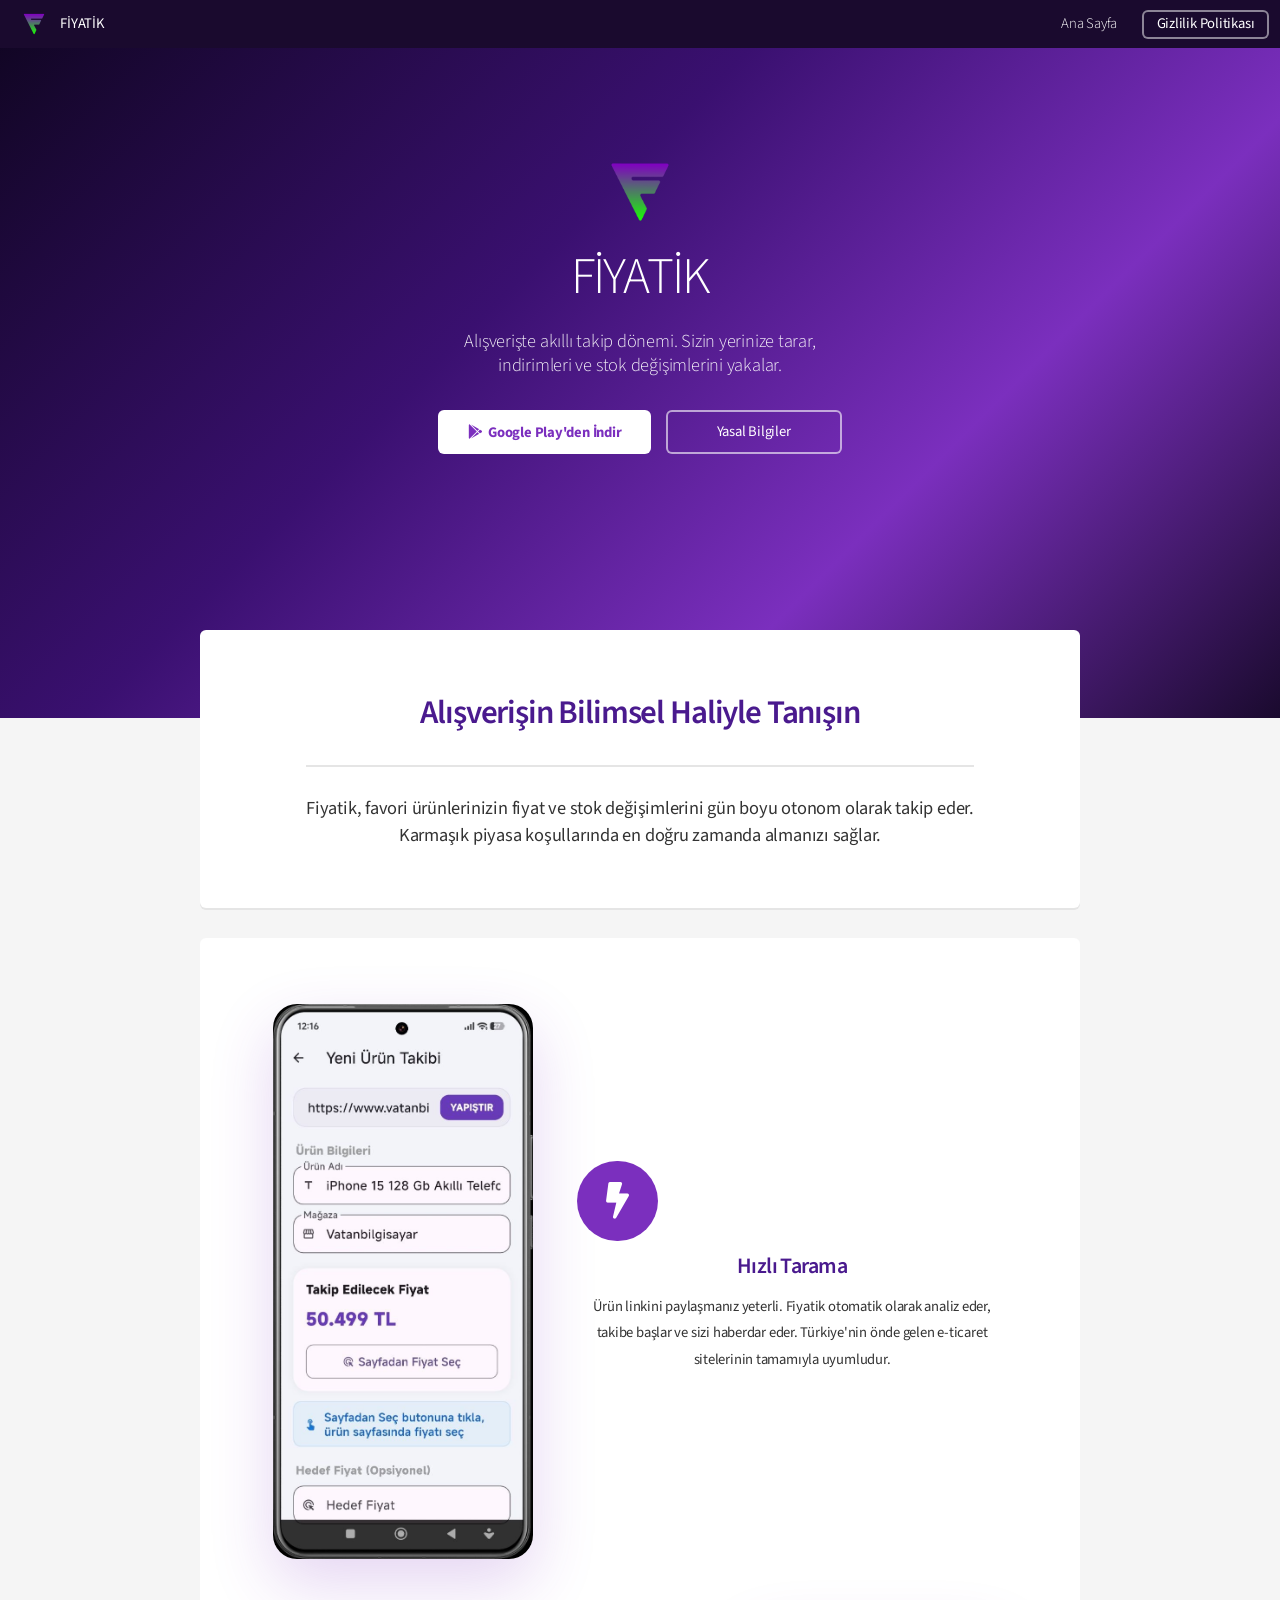
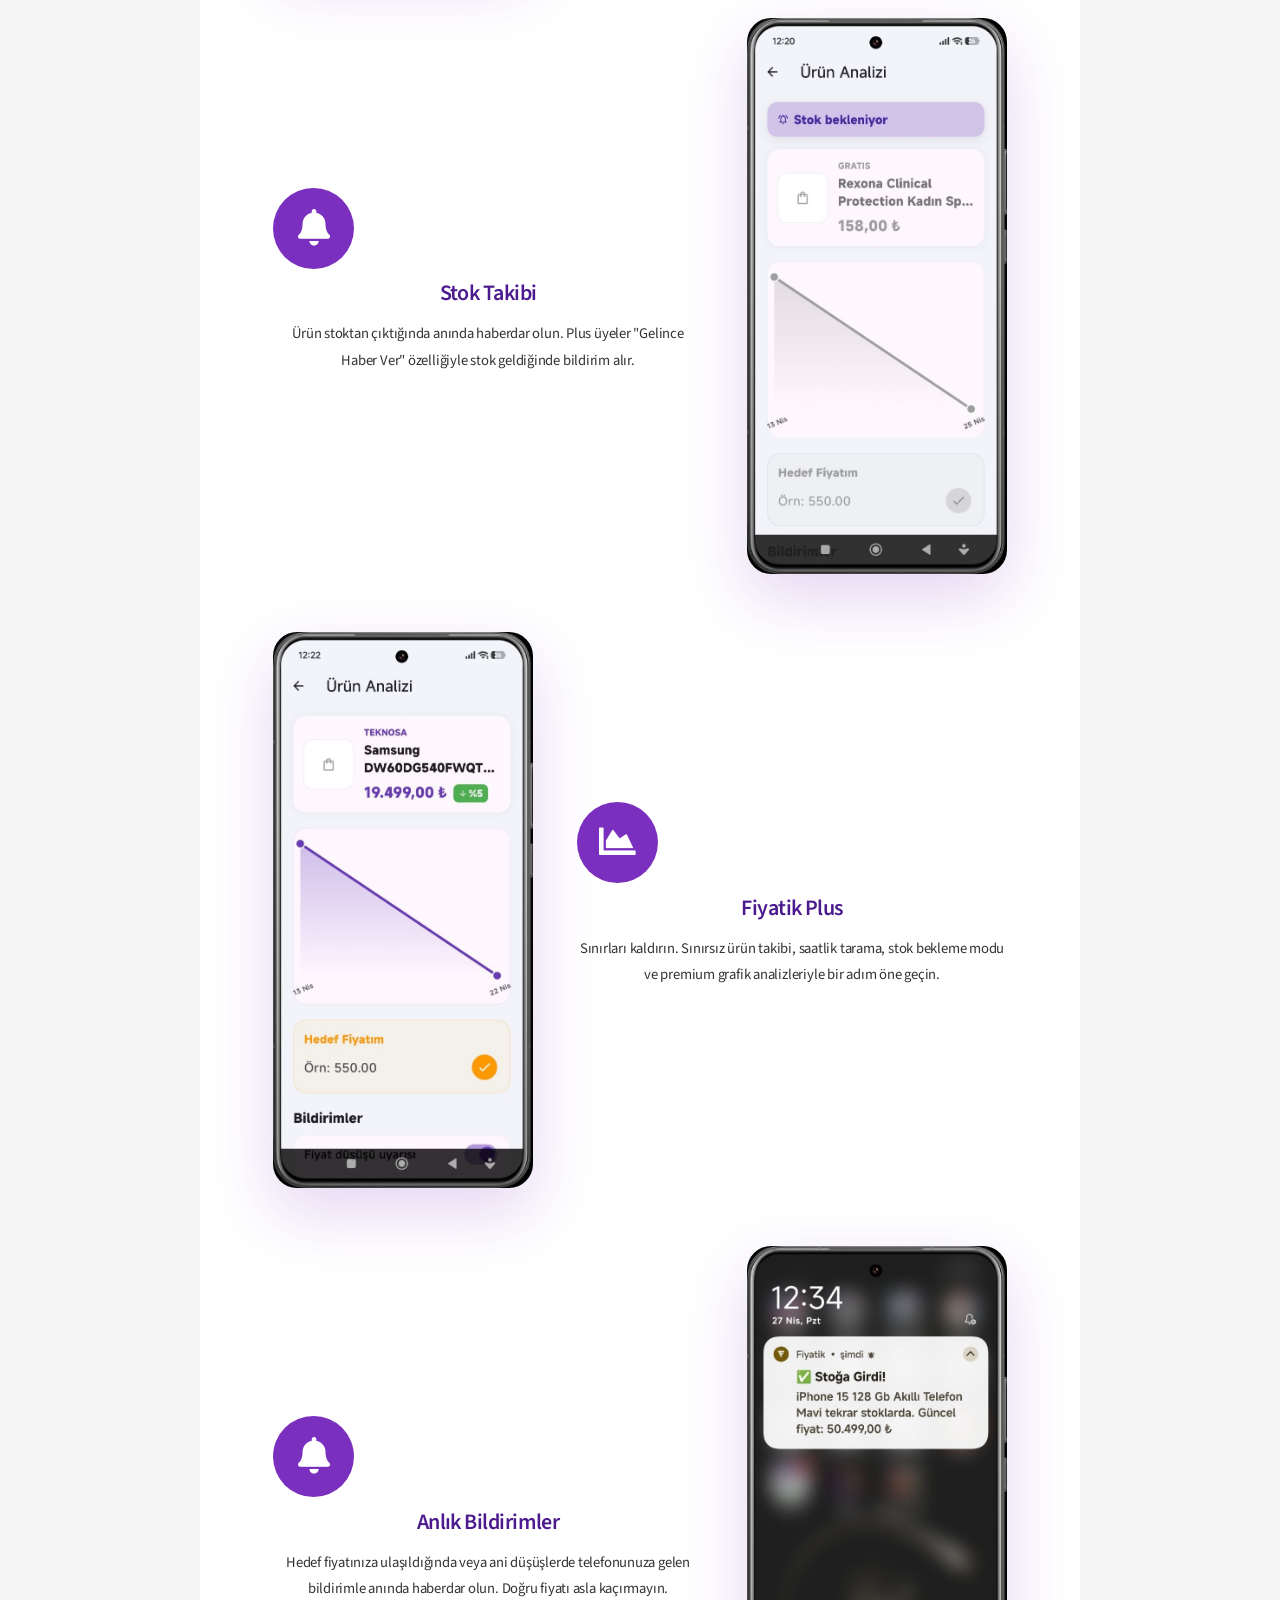
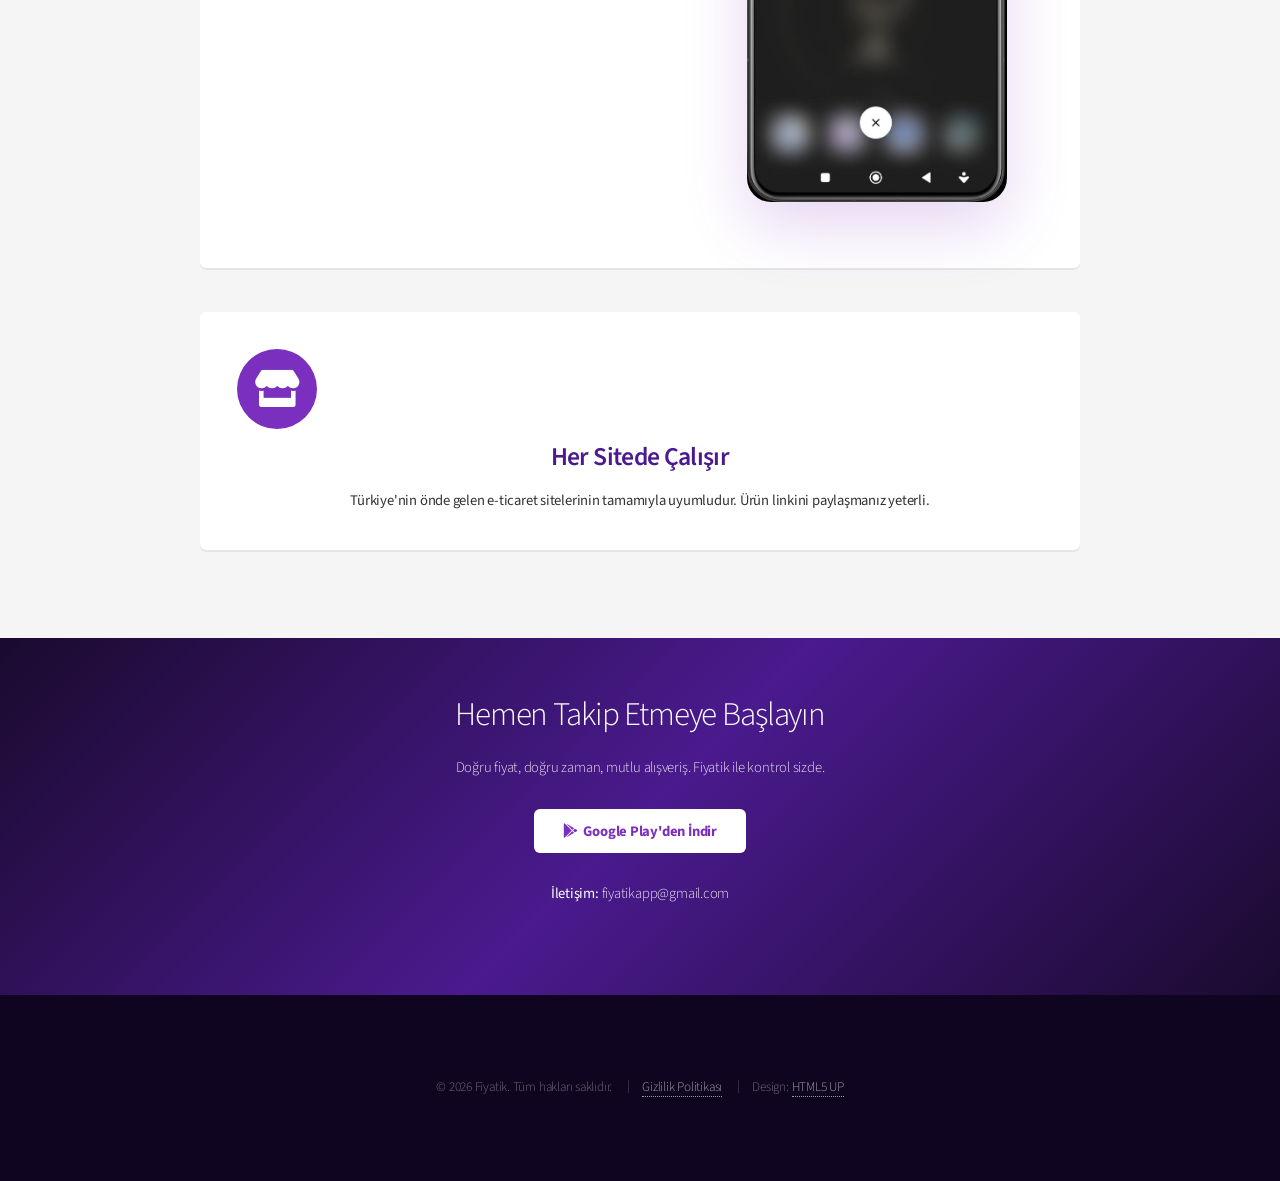
==== commit d6bc9346: "Update index.html" ====
--- a/index.html
+++ b/index.html
@@ -93,6 +93,9 @@
 
 			<!-- Banner -->
 			<section id="banner">
+				<div style="margin-bottom: 0.5em;">
+					<img src="images/icon.png" alt="Fiyatik" style="width: 90px; height: 90px; border-radius: 20px; display: inline-block;" />
+				</div>
 				<h2>FİYATİK</h2>
 				<p>Alışverişte akıllı takip dönemi. Sizin yerinize tarar,<br />indirimleri ve stok değişimlerini yakalar.</p>
 				<ul class="actions special">
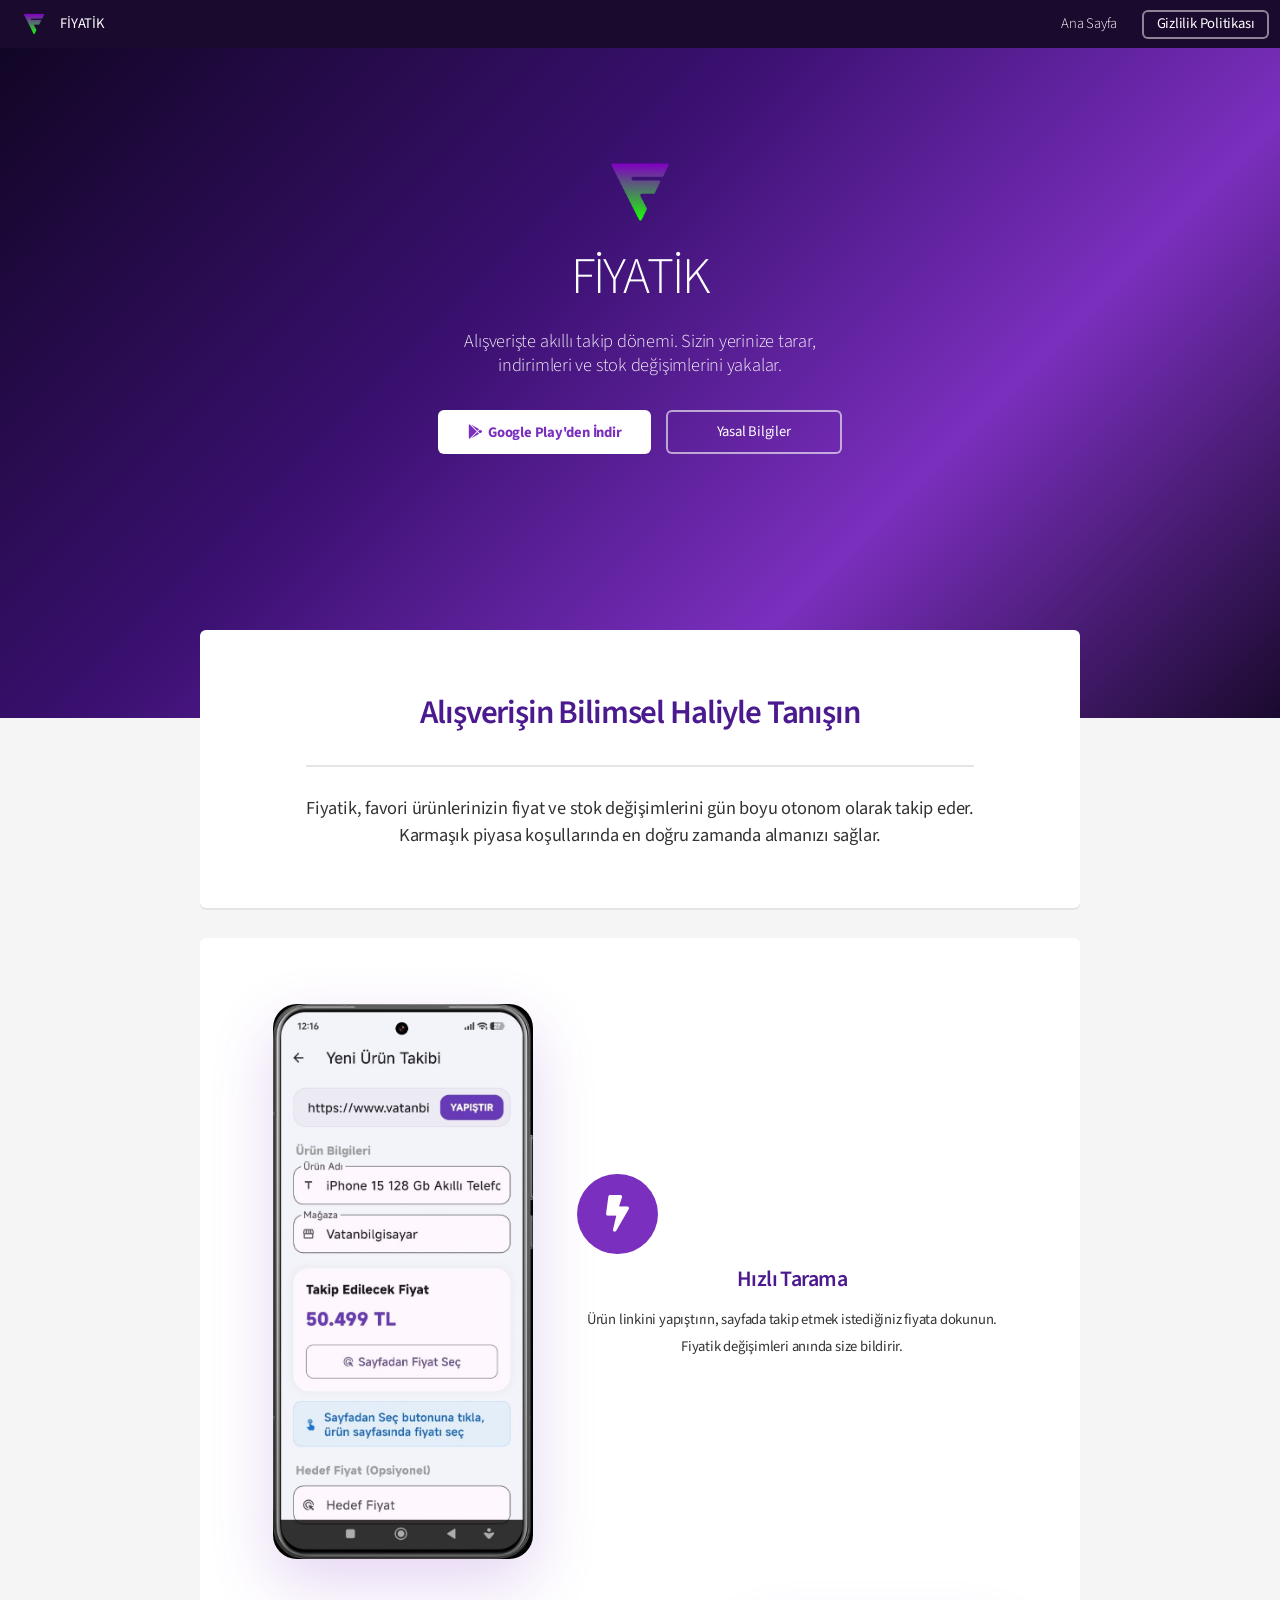
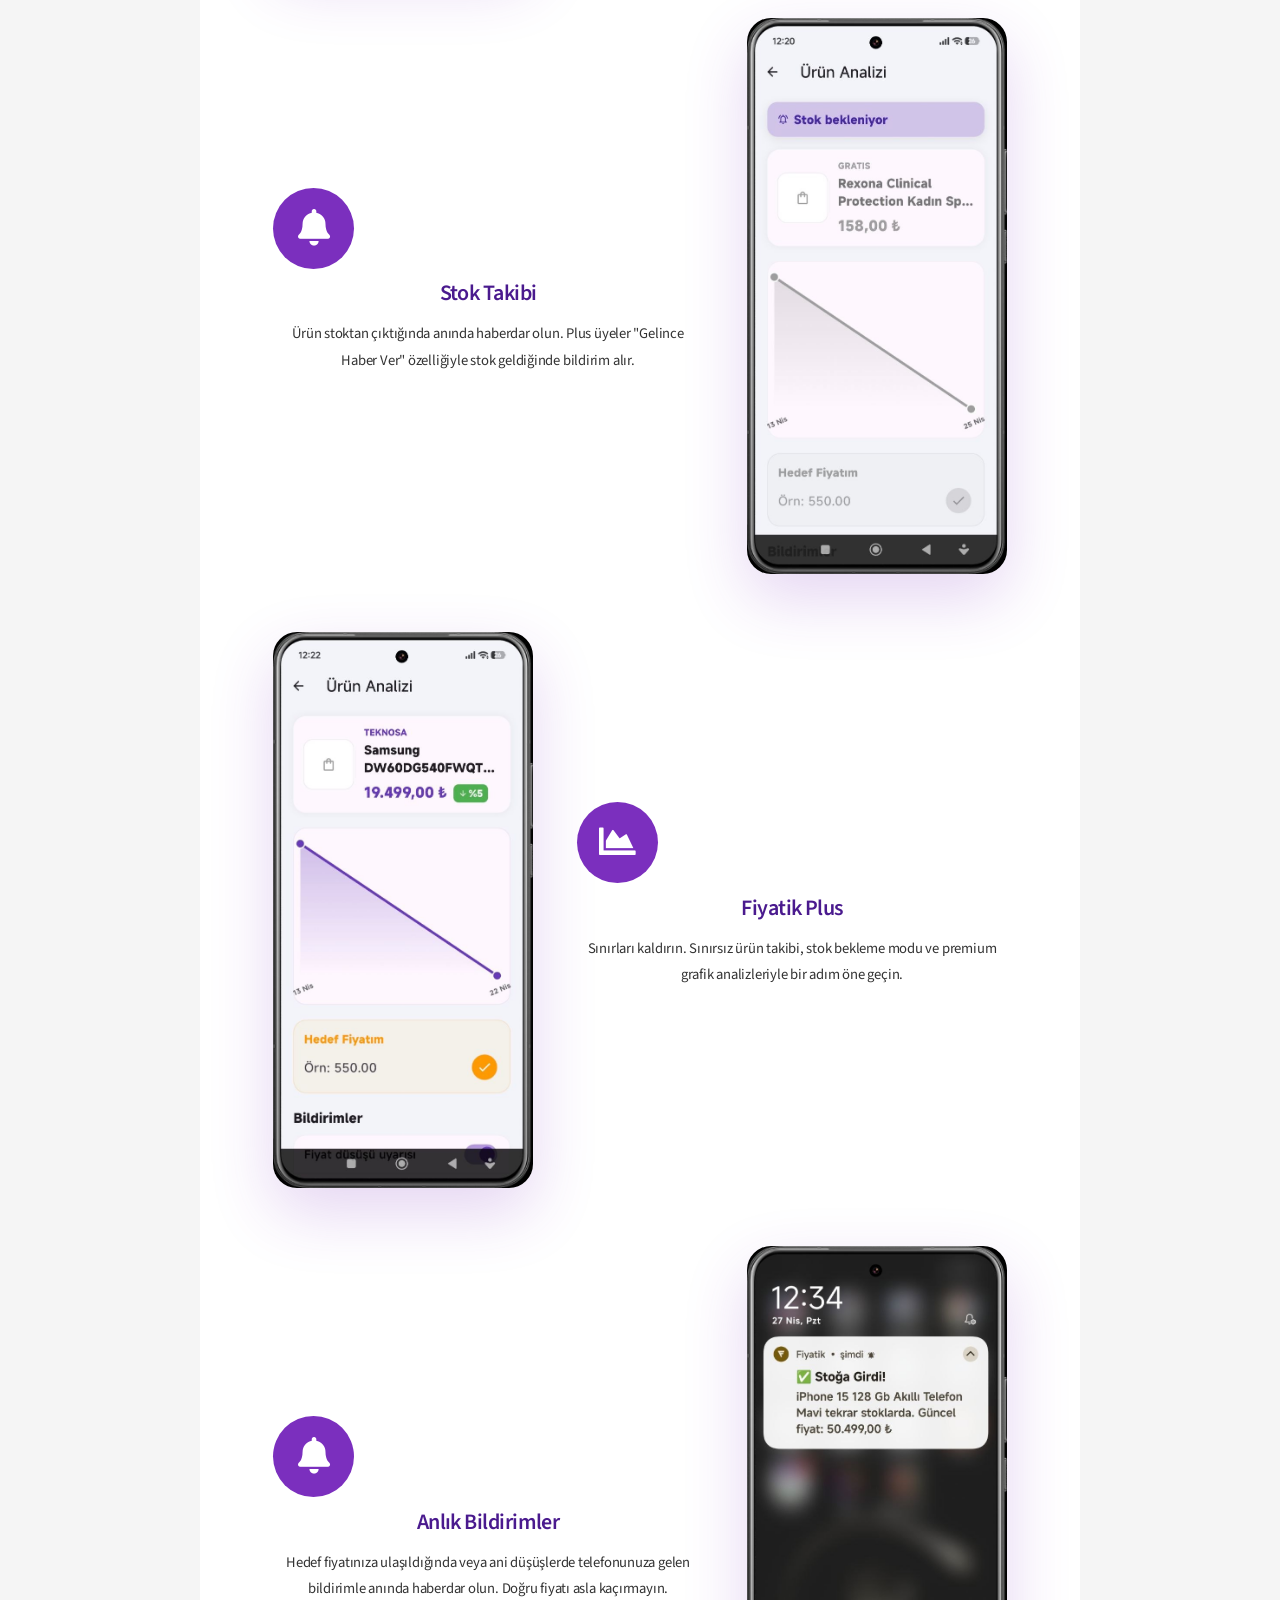
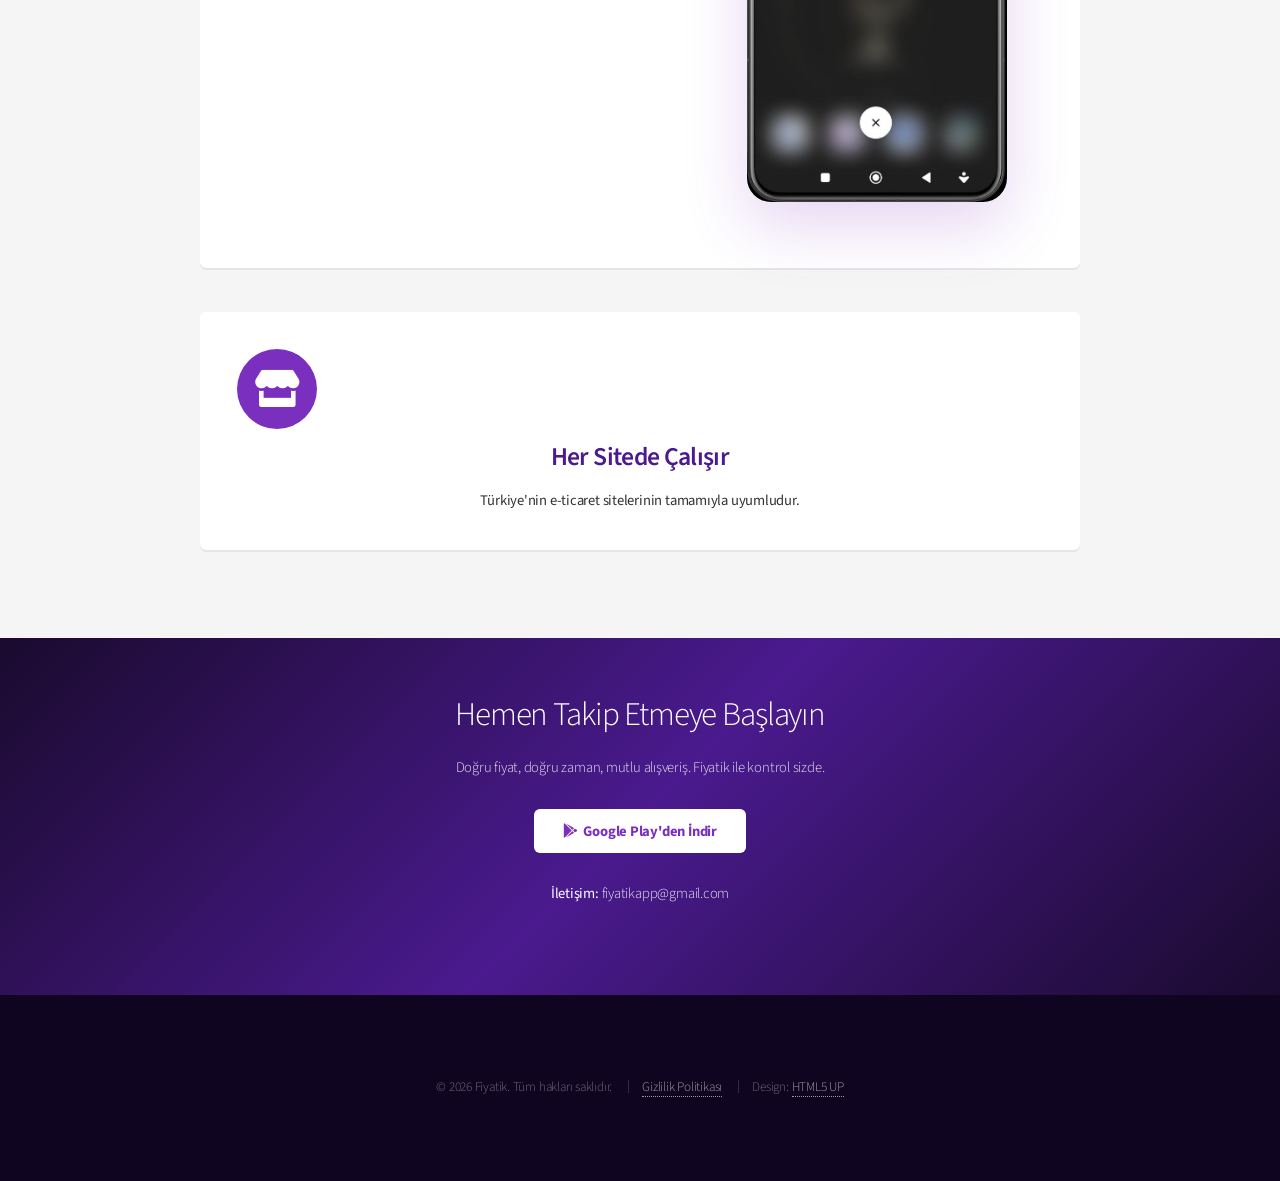
==== commit feebbc86: "Update index.html" ====
--- a/index.html
+++ b/index.html
@@ -132,7 +132,7 @@
 							<div class="zigzag-content">
 								<span class="icon solid major fa-bolt"></span>
 								<h3>Hızlı Tarama</h3>
-								<p>Ürün linkini paylaşmanız yeterli. Fiyatik otomatik olarak analiz eder, takibe başlar ve sizi haberdar eder. Türkiye'nin önde gelen e-ticaret sitelerinin tamamıyla uyumludur.</p>
+								<p>Ürün linkini yapıştırın, sayfada takip etmek istediğiniz fiyata dokunun. Fiyatik değişimleri anında size bildirir.</p>
 							</div>
 						</div>
 
@@ -156,7 +156,7 @@
 							<div class="zigzag-content">
 								<span class="icon solid major fa-chart-area"></span>
 								<h3>Fiyatik Plus</h3>
-								<p>Sınırları kaldırın. Sınırsız ürün takibi, saatlik tarama, stok bekleme modu ve premium grafik analizleriyle bir adım öne geçin.</p>
+								<p>Sınırları kaldırın. Sınırsız ürün takibi, stok bekleme modu ve premium grafik analizleriyle bir adım öne geçin.</p>
 							</div>
 						</div>
 
@@ -179,7 +179,7 @@
 				<section class="box special stores-box">
 					<span class="icon solid major fa-store" style="display:block; margin-bottom: 0.6em;"></span>
 					<h3>Her Sitede Çalışır</h3>
-					<p>Türkiye'nin önde gelen e-ticaret sitelerinin tamamıyla uyumludur. Ürün linkini paylaşmanız yeterli.</p>
+					<p>Türkiye'nin e-ticaret sitelerinin tamamıyla uyumludur.</p>
 				</section>
 
 			</section>
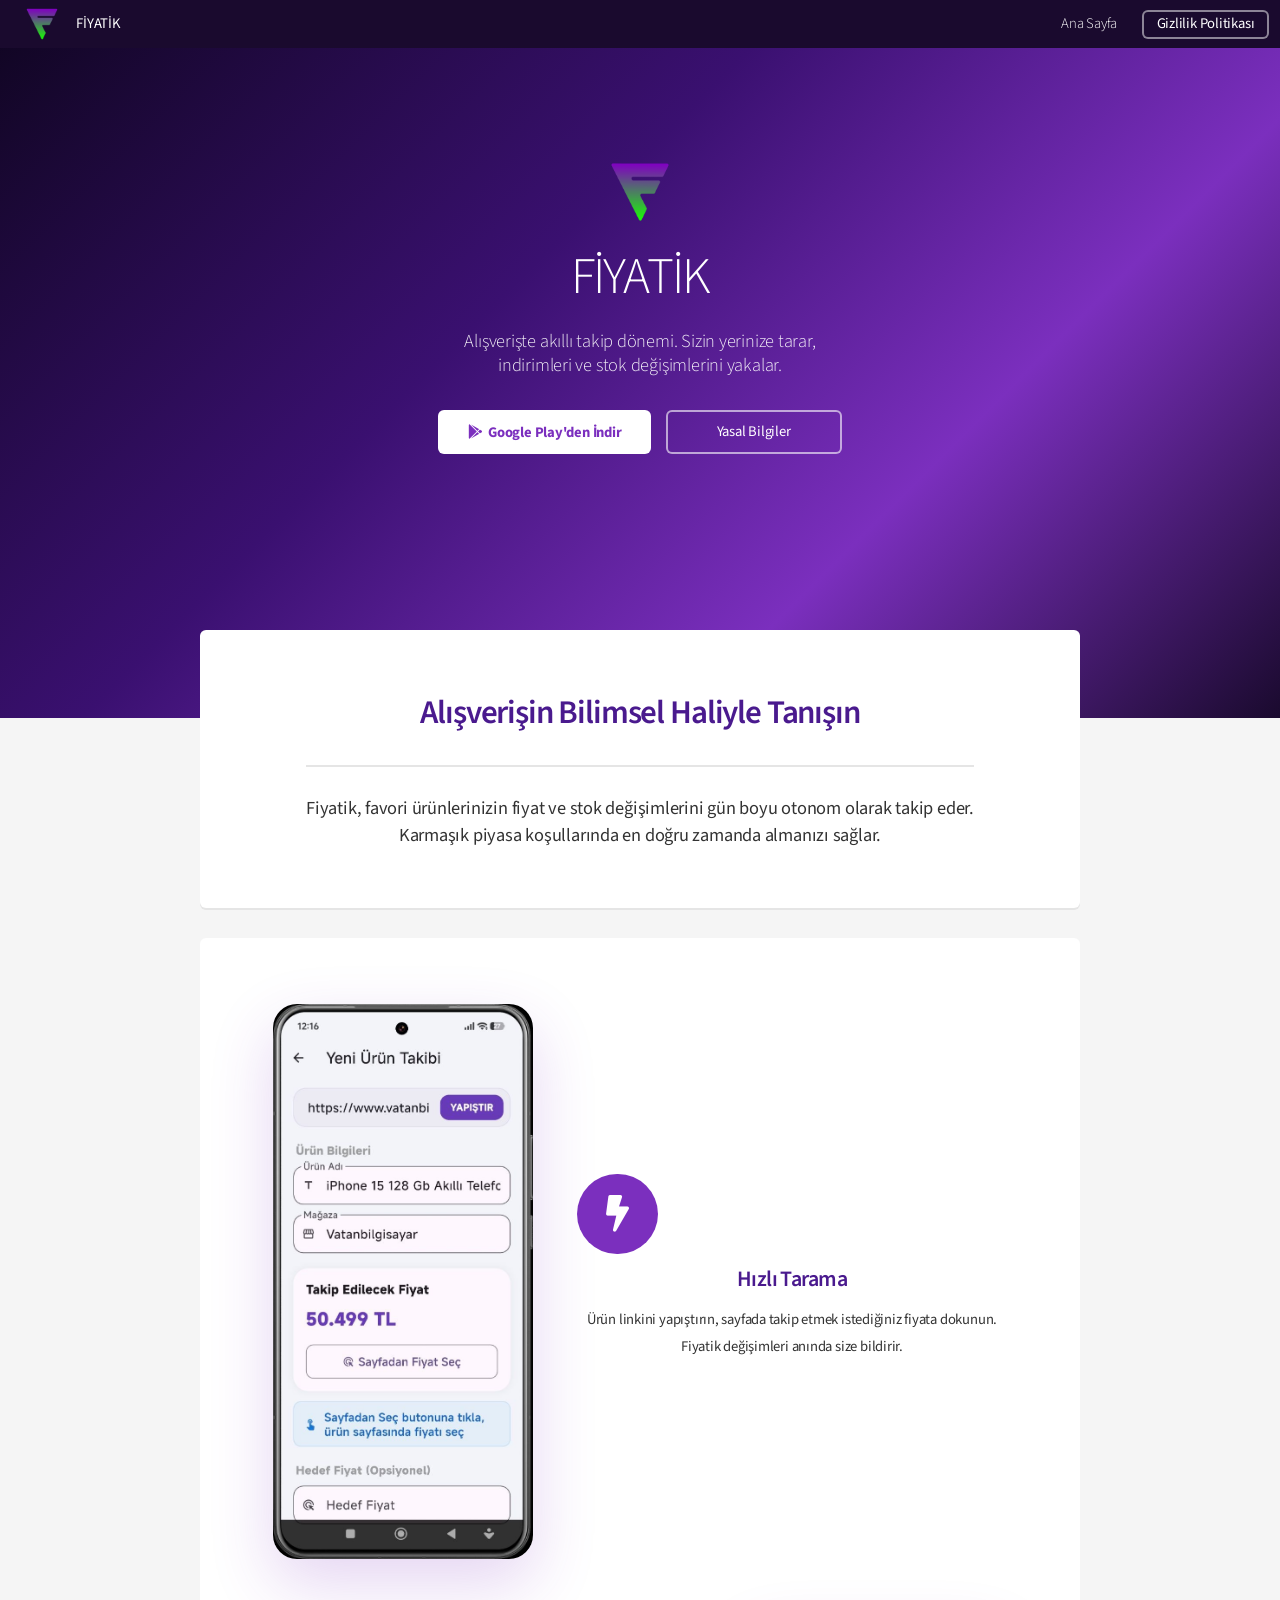
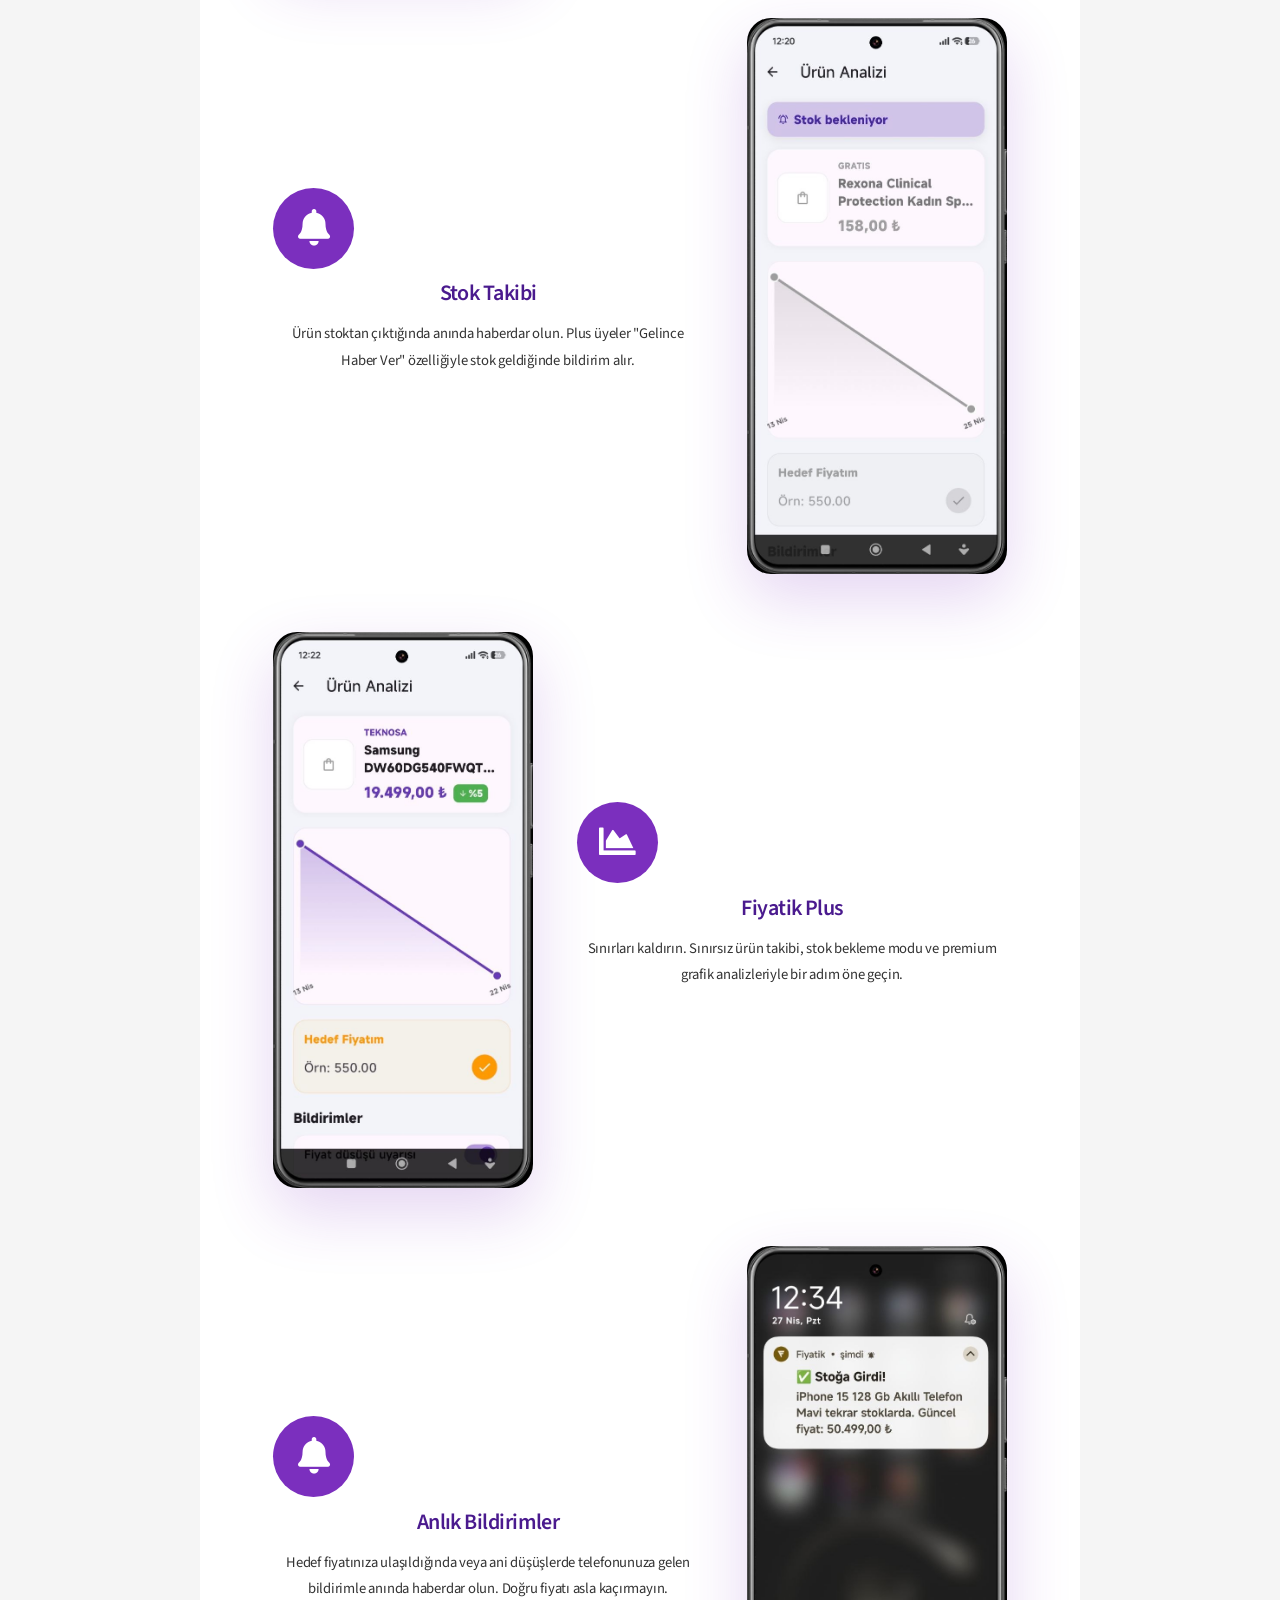
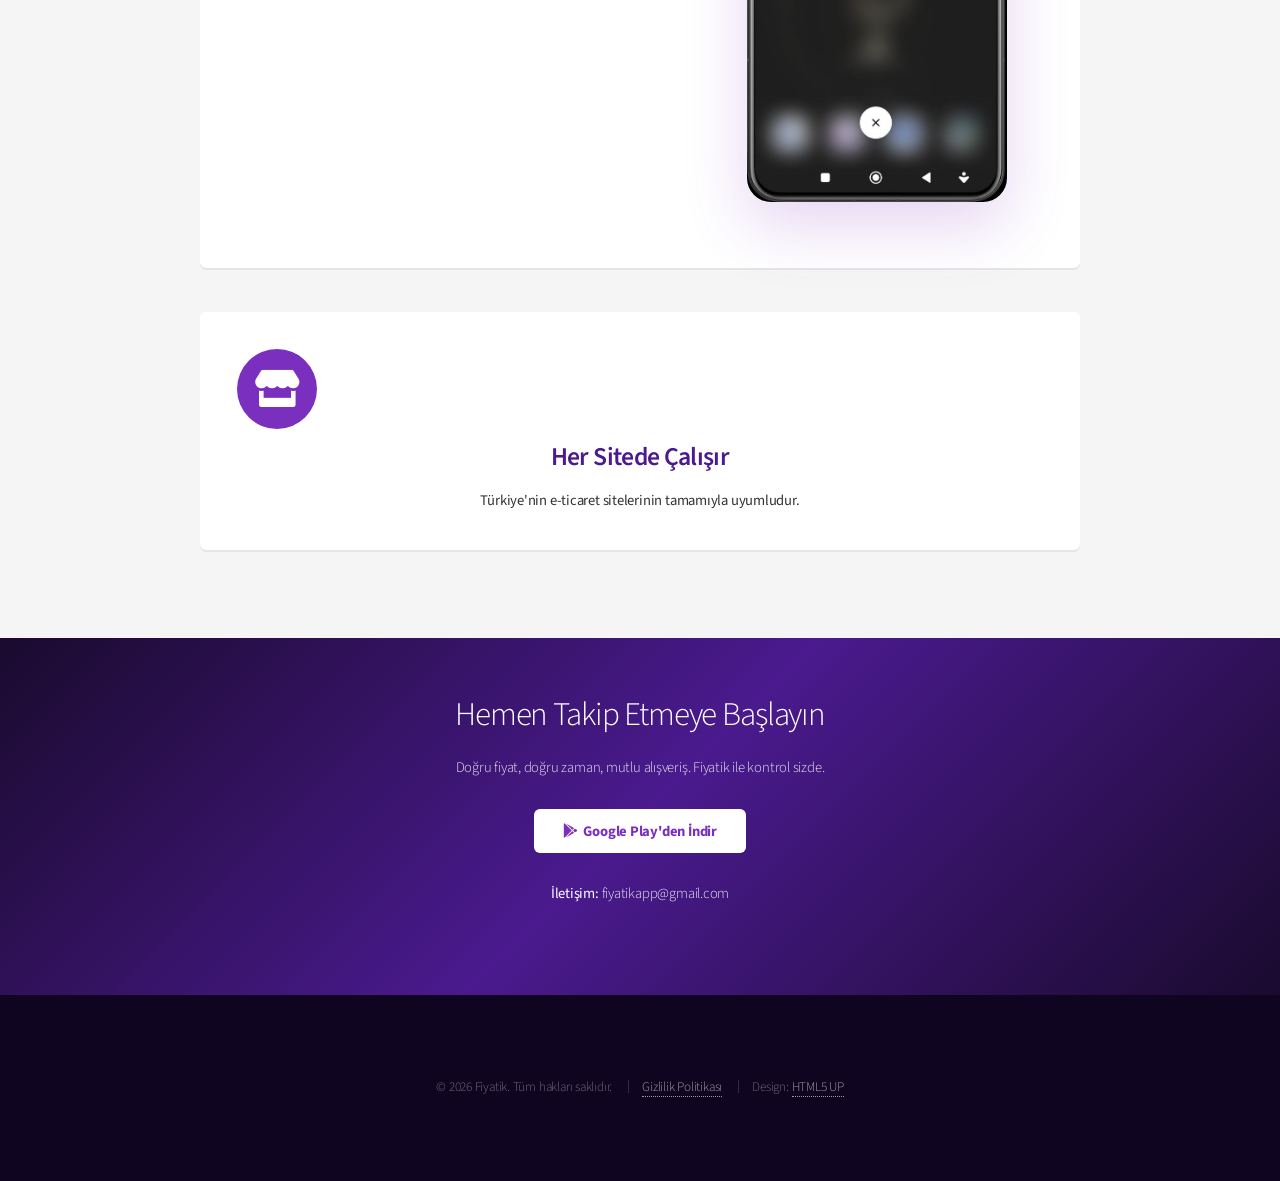
==== commit 63dc6150: "Update index.html" ====
--- a/index.html
+++ b/index.html
@@ -37,8 +37,8 @@
 				text-decoration: none;
 			}
 			.header-logo img {
-				width: 32px;
-				height: 32px;
+				width: 48px;
+				height: 48px;
 				border-radius: 8px;
 			}
 
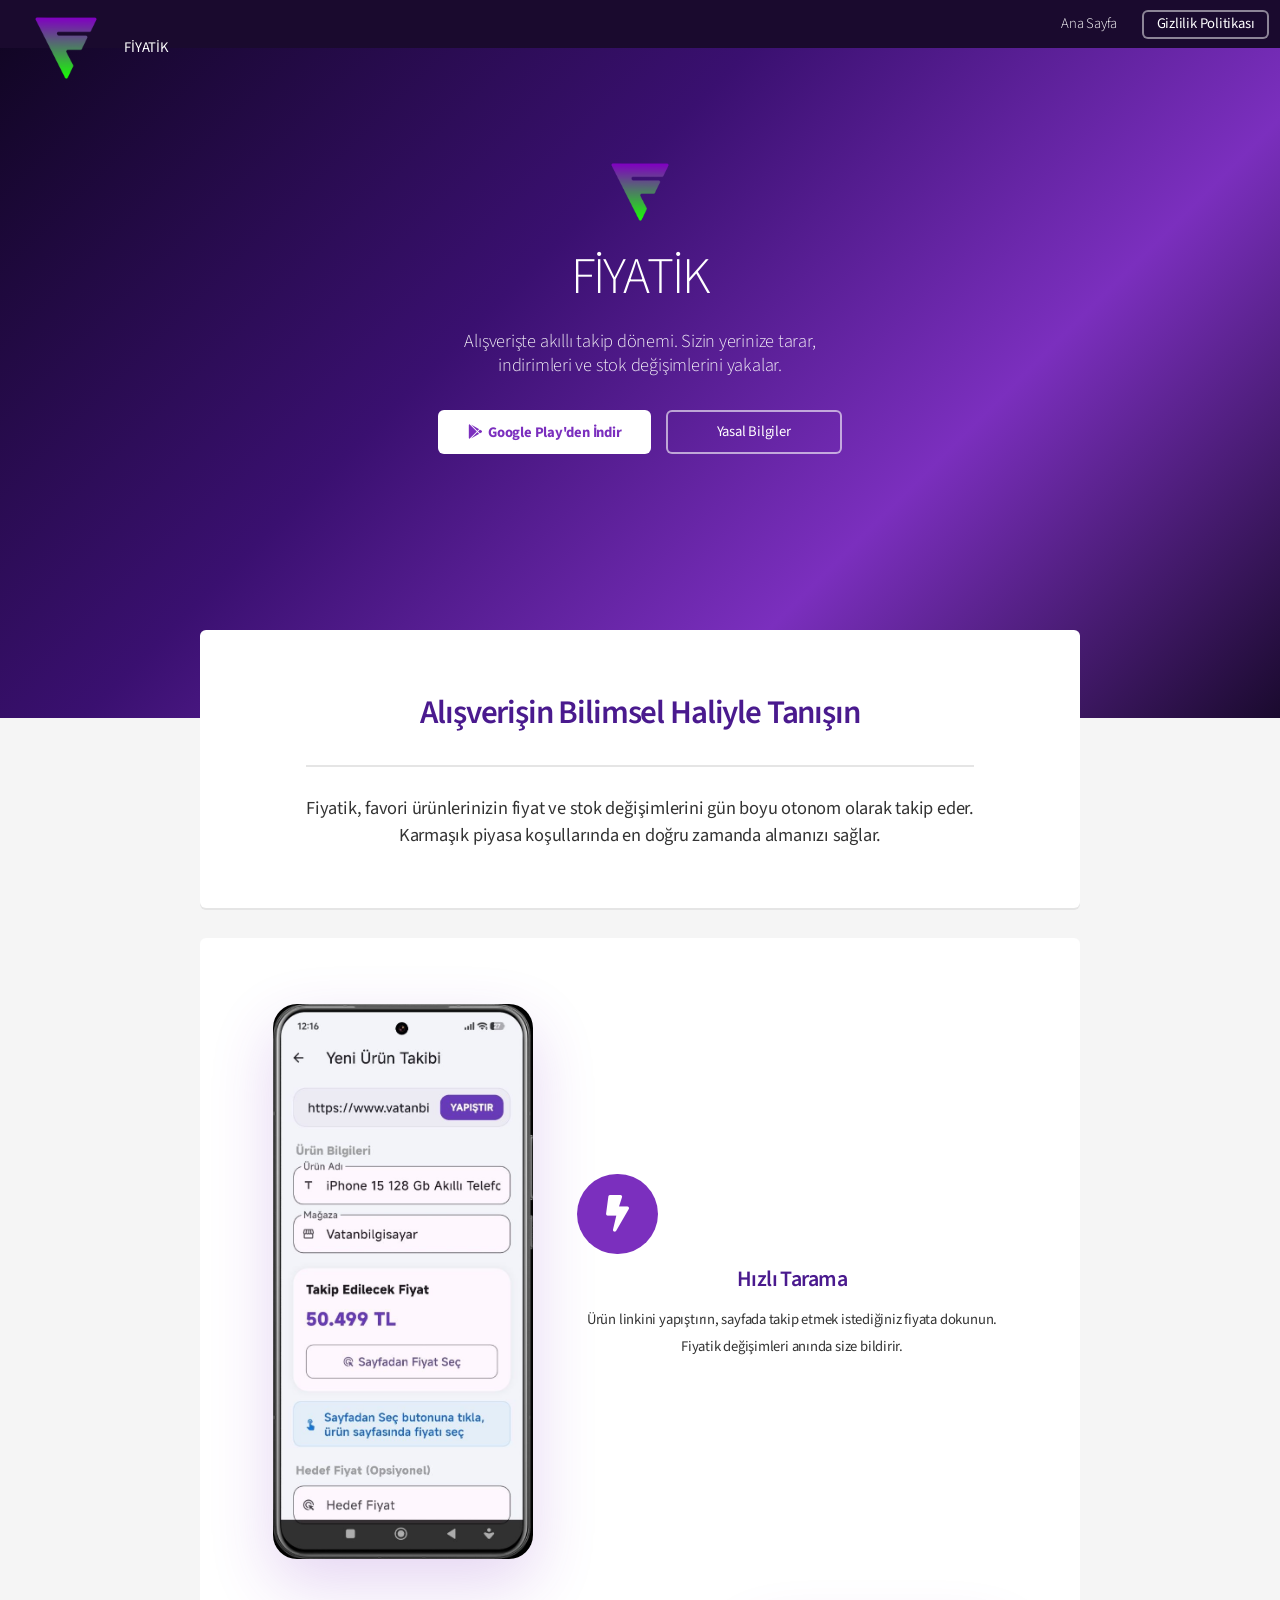
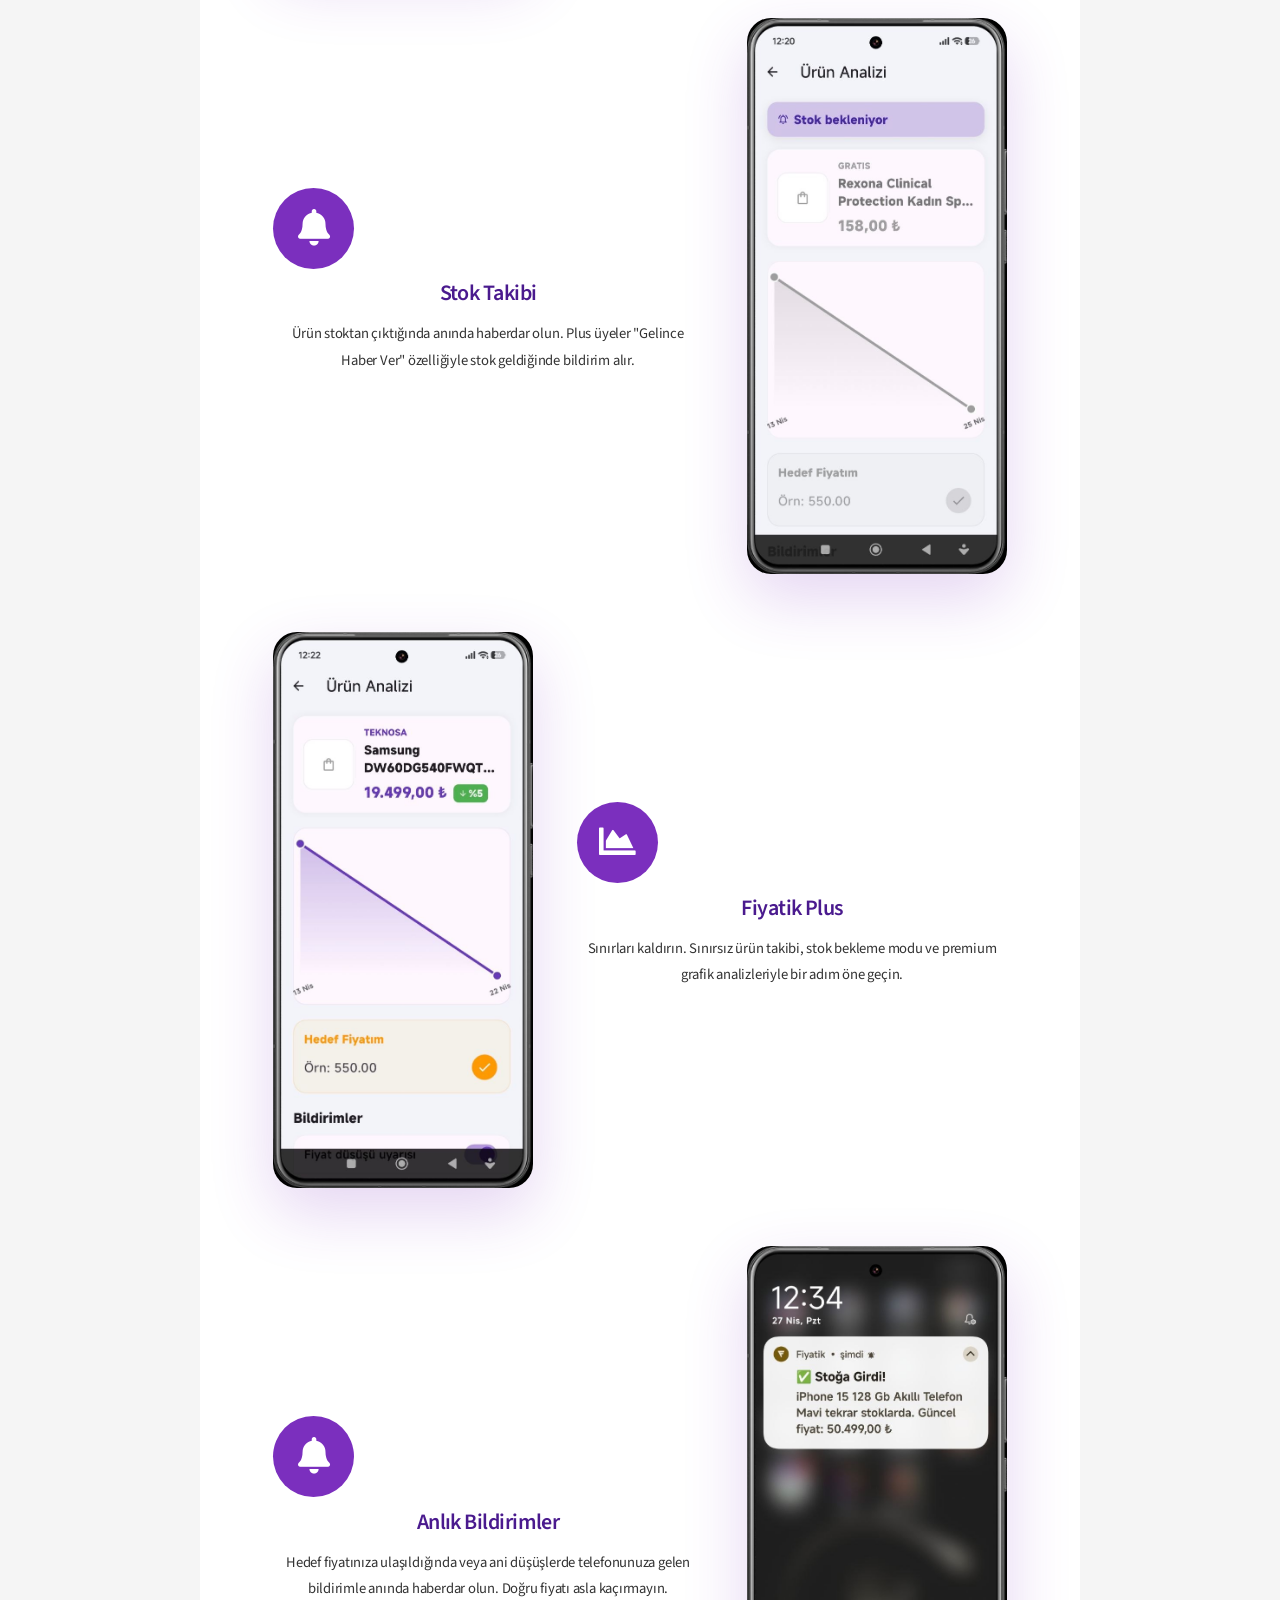
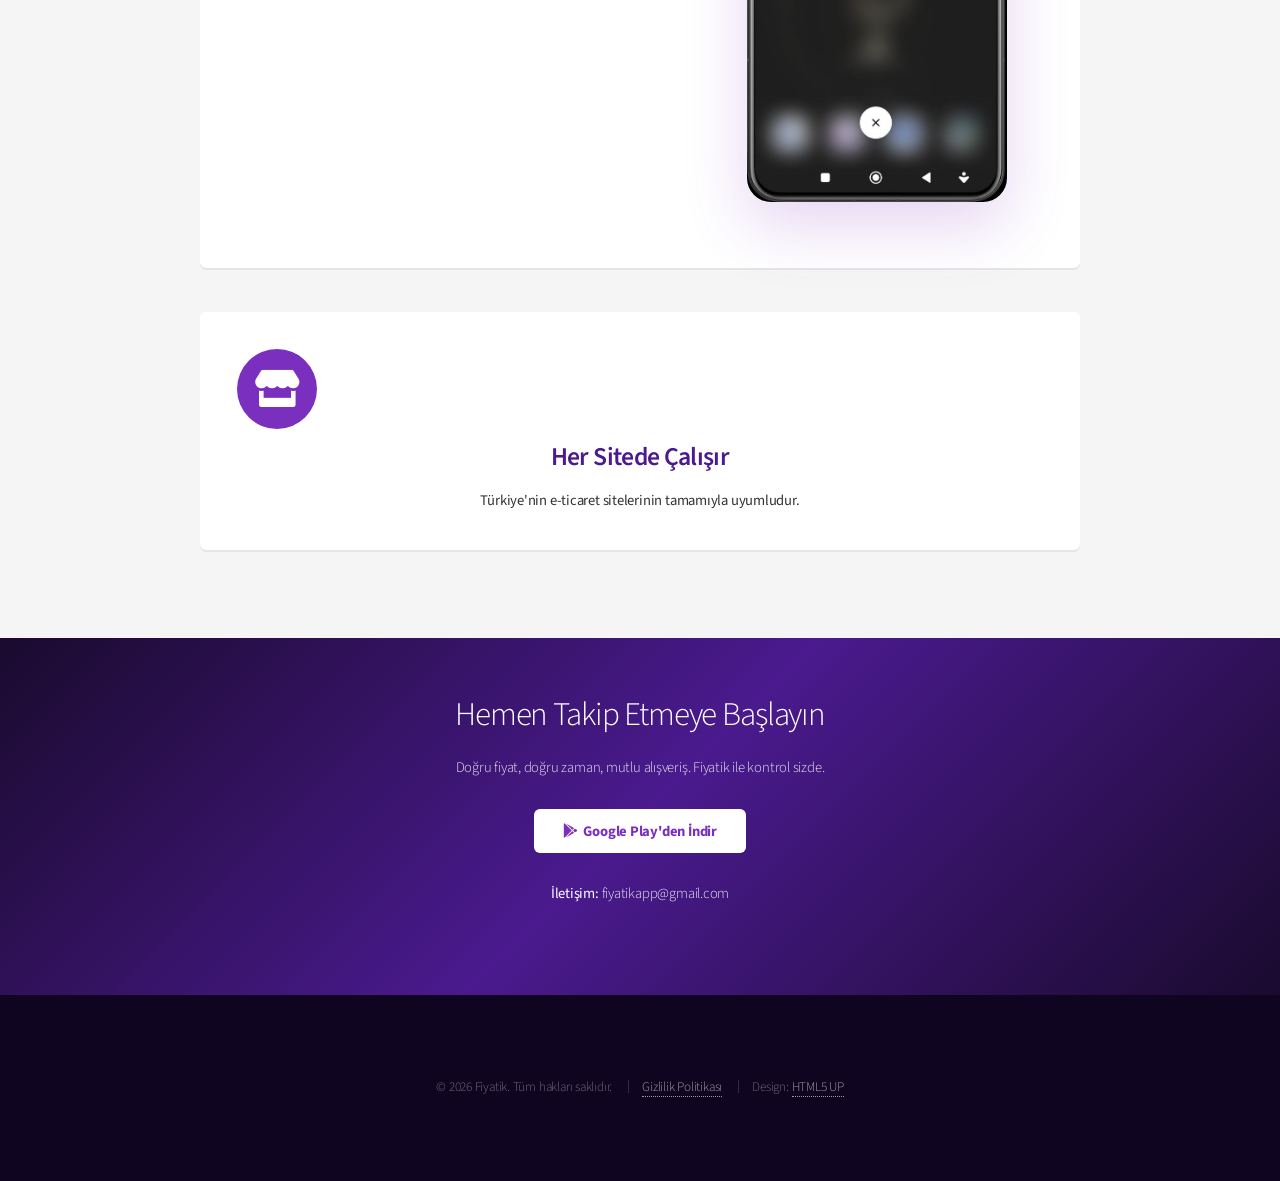
==== commit 998e31d2: "Update index.html" ====
--- a/index.html
+++ b/index.html
@@ -37,8 +37,8 @@
 				text-decoration: none;
 			}
 			.header-logo img {
-				width: 48px;
-				height: 48px;
+				width: 96px;
+				height: 96px;
 				border-radius: 8px;
 			}
 
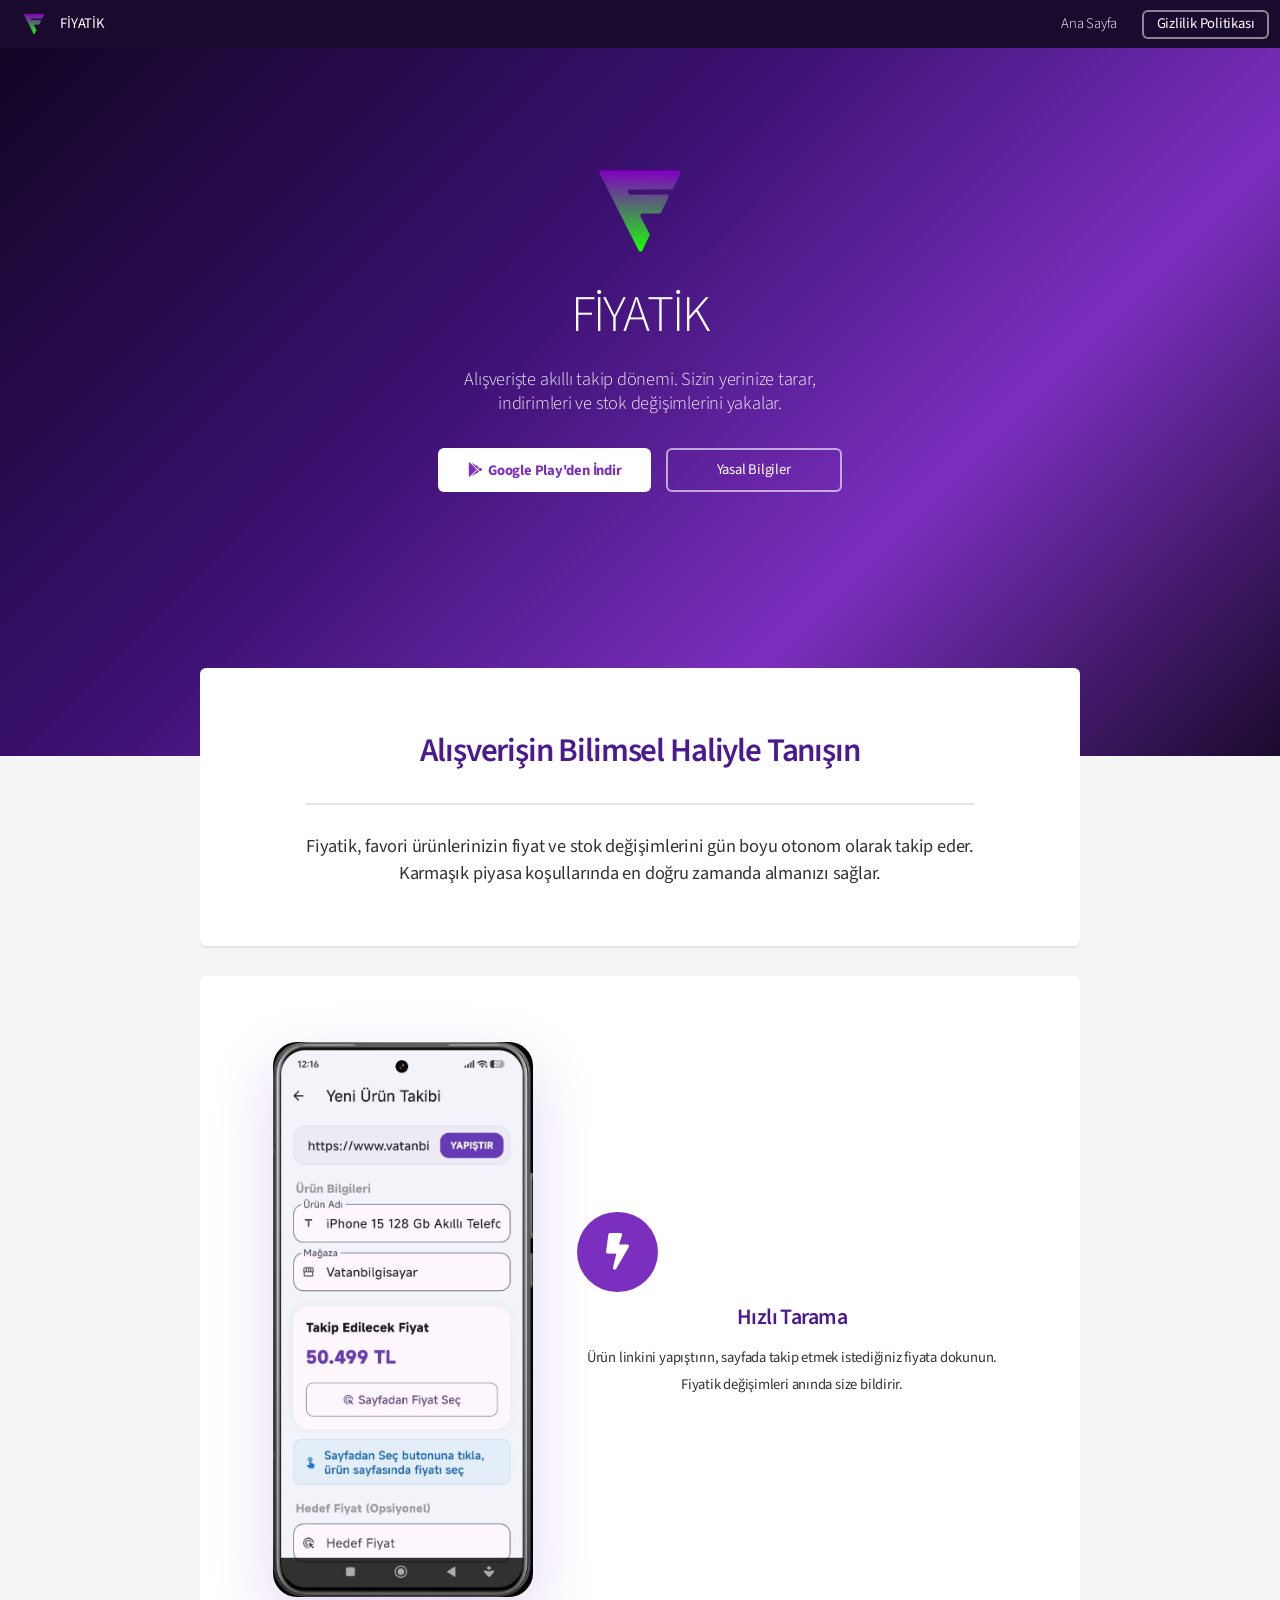
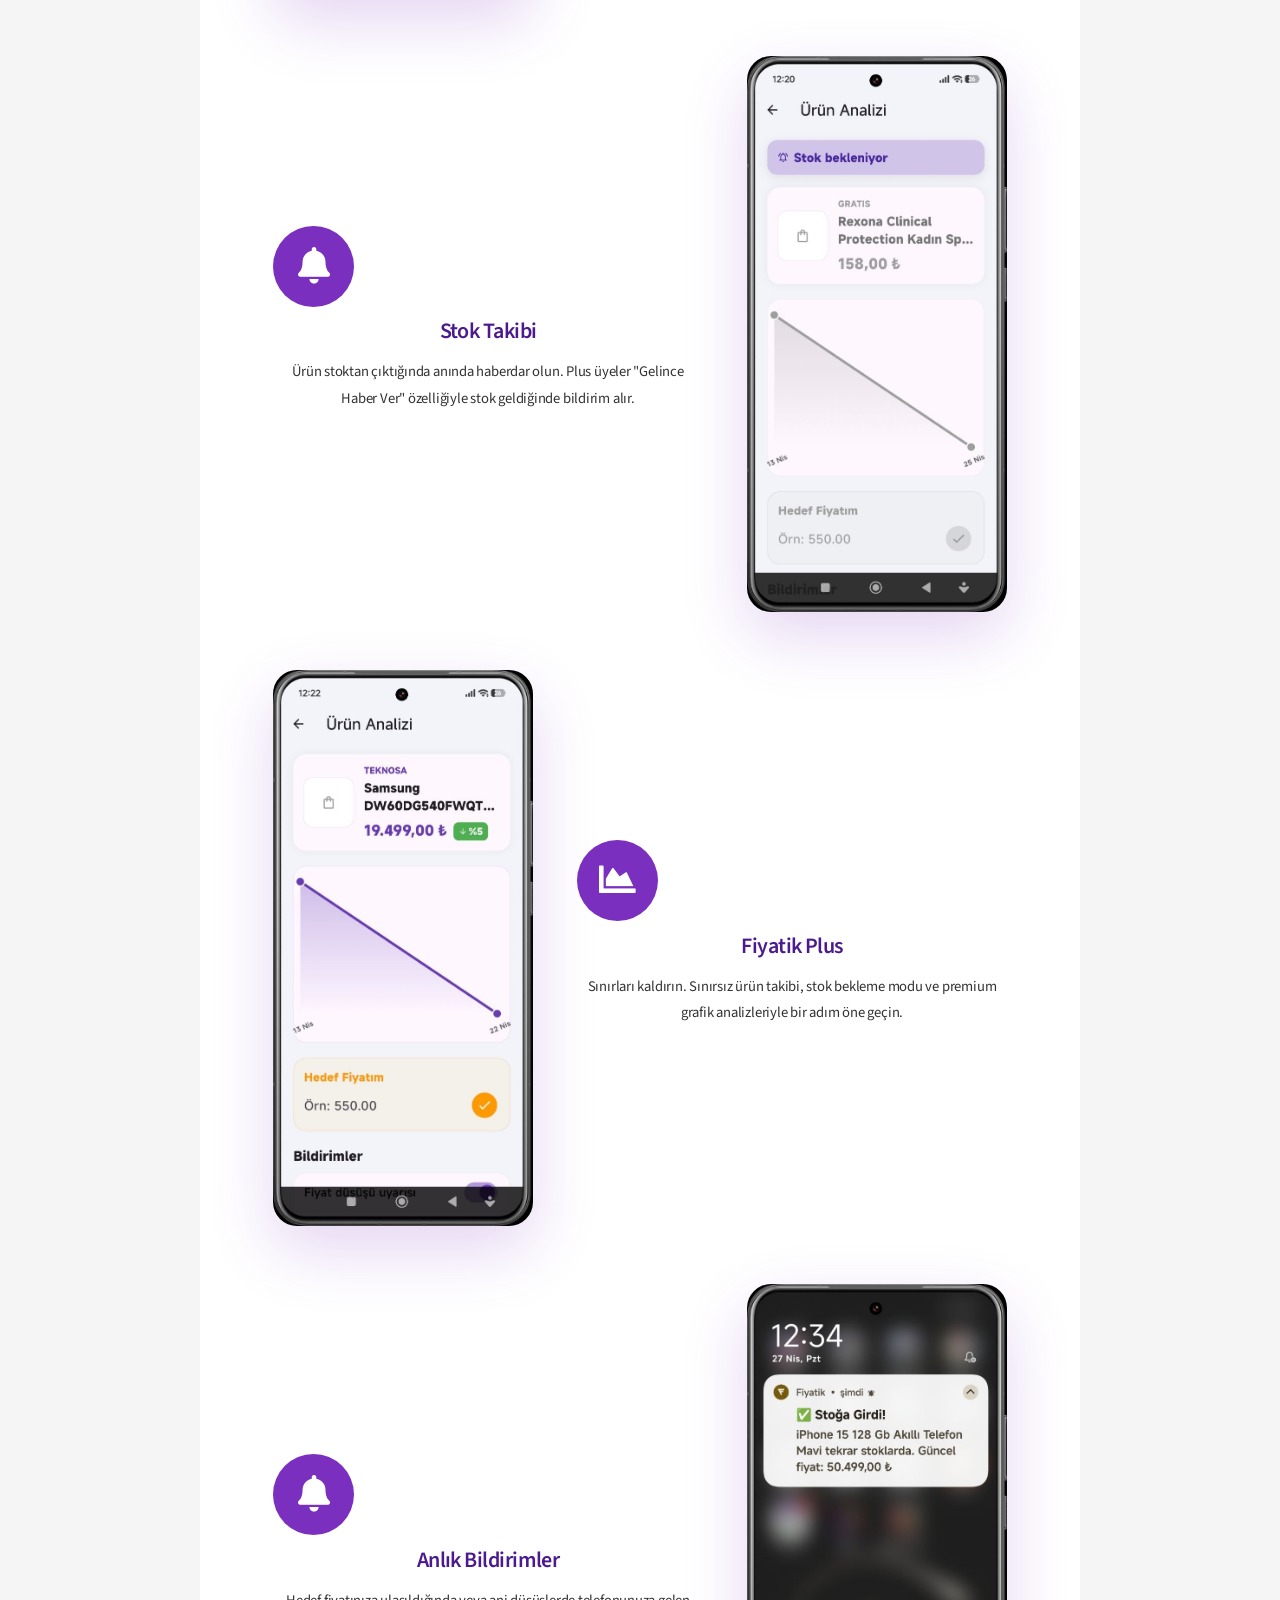
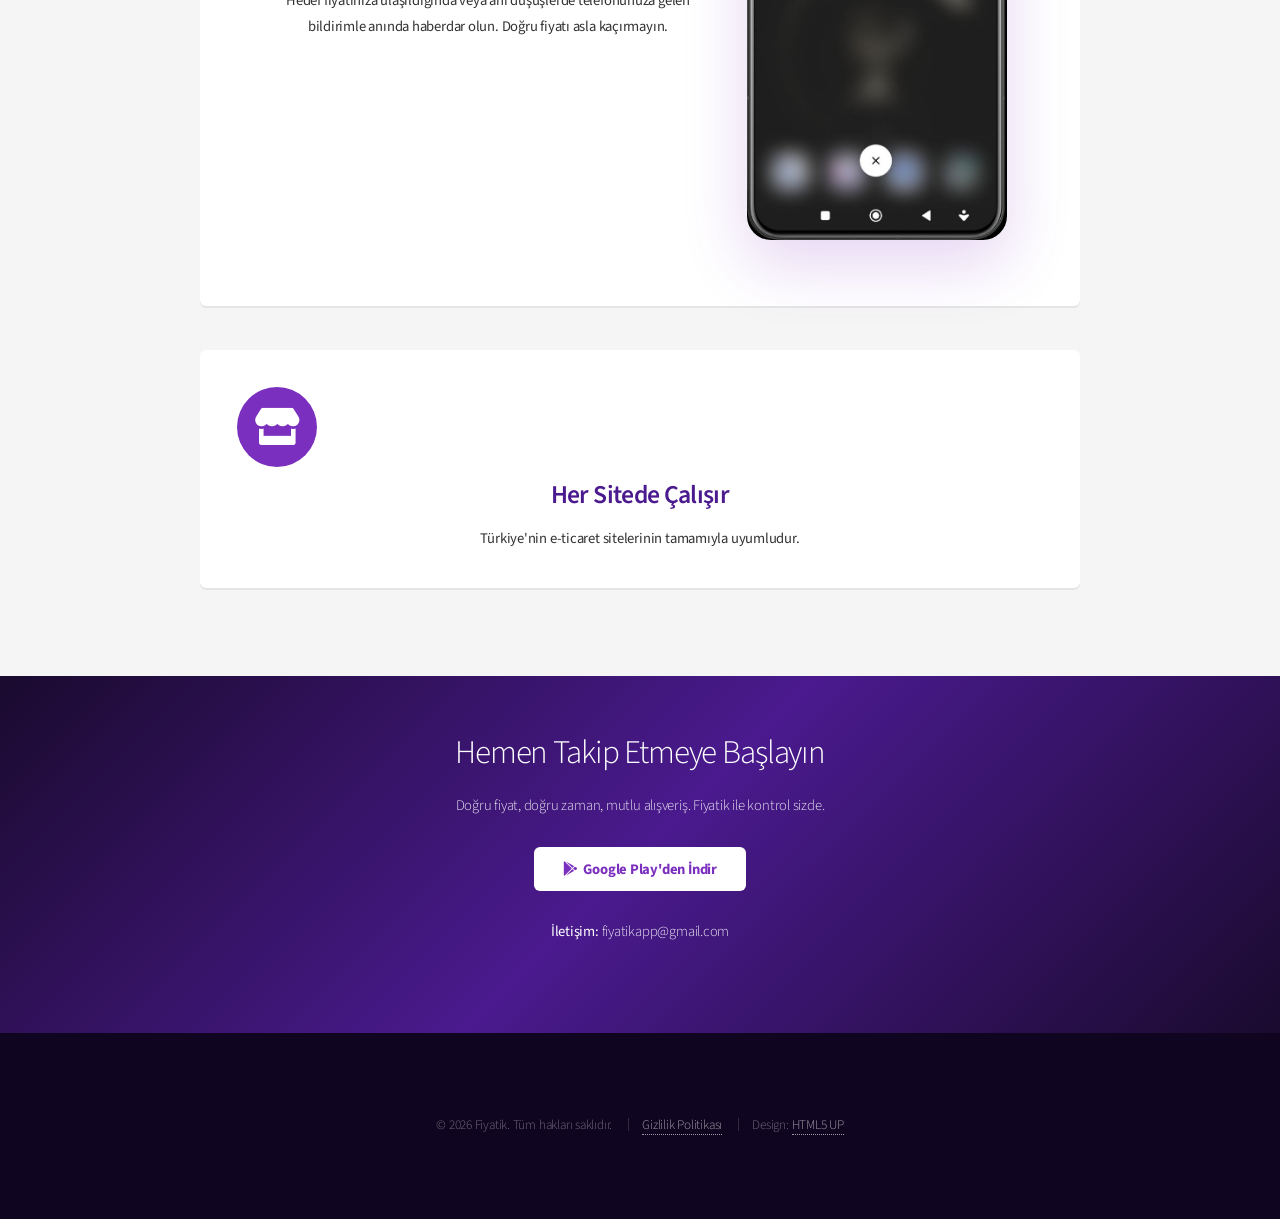
==== commit 0fcc3dd0: "Update index.html" ====
--- a/index.html
+++ b/index.html
@@ -37,8 +37,8 @@
 				text-decoration: none;
 			}
 			.header-logo img {
-				width: 96px;
-				height: 96px;
+				width: 32px;
+				height: 32px;
 				border-radius: 8px;
 			}
 
@@ -94,7 +94,7 @@
 			<!-- Banner -->
 			<section id="banner">
 				<div style="margin-bottom: 0.5em;">
-					<img src="images/icon.png" alt="Fiyatik" style="width: 90px; height: 90px; border-radius: 20px; display: inline-block;" />
+					<img src="images/icon.png" alt="Fiyatik" style="width: 128px; height: 128px; border-radius: 20px; display: inline-block;" />
 				</div>
 				<h2>FİYATİK</h2>
 				<p>Alışverişte akıllı takip dönemi. Sizin yerinize tarar,<br />indirimleri ve stok değişimlerini yakalar.</p>
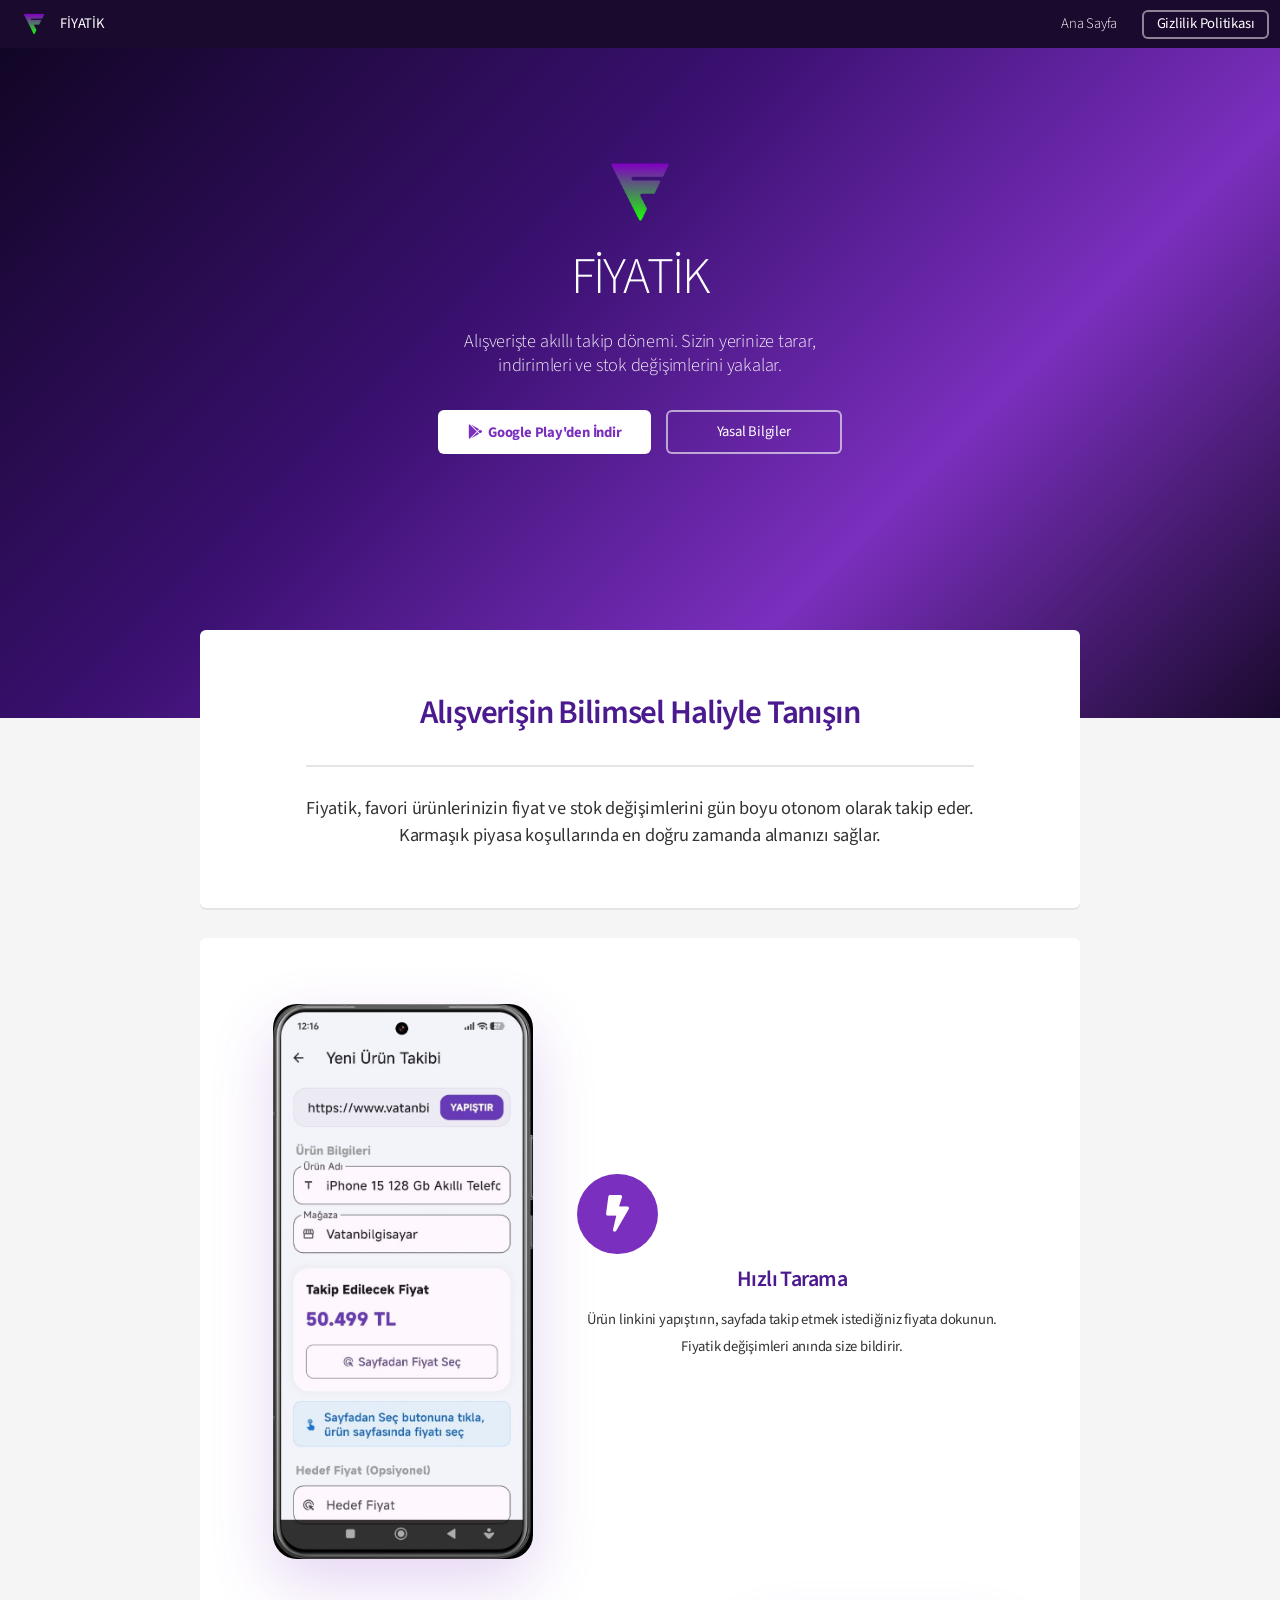
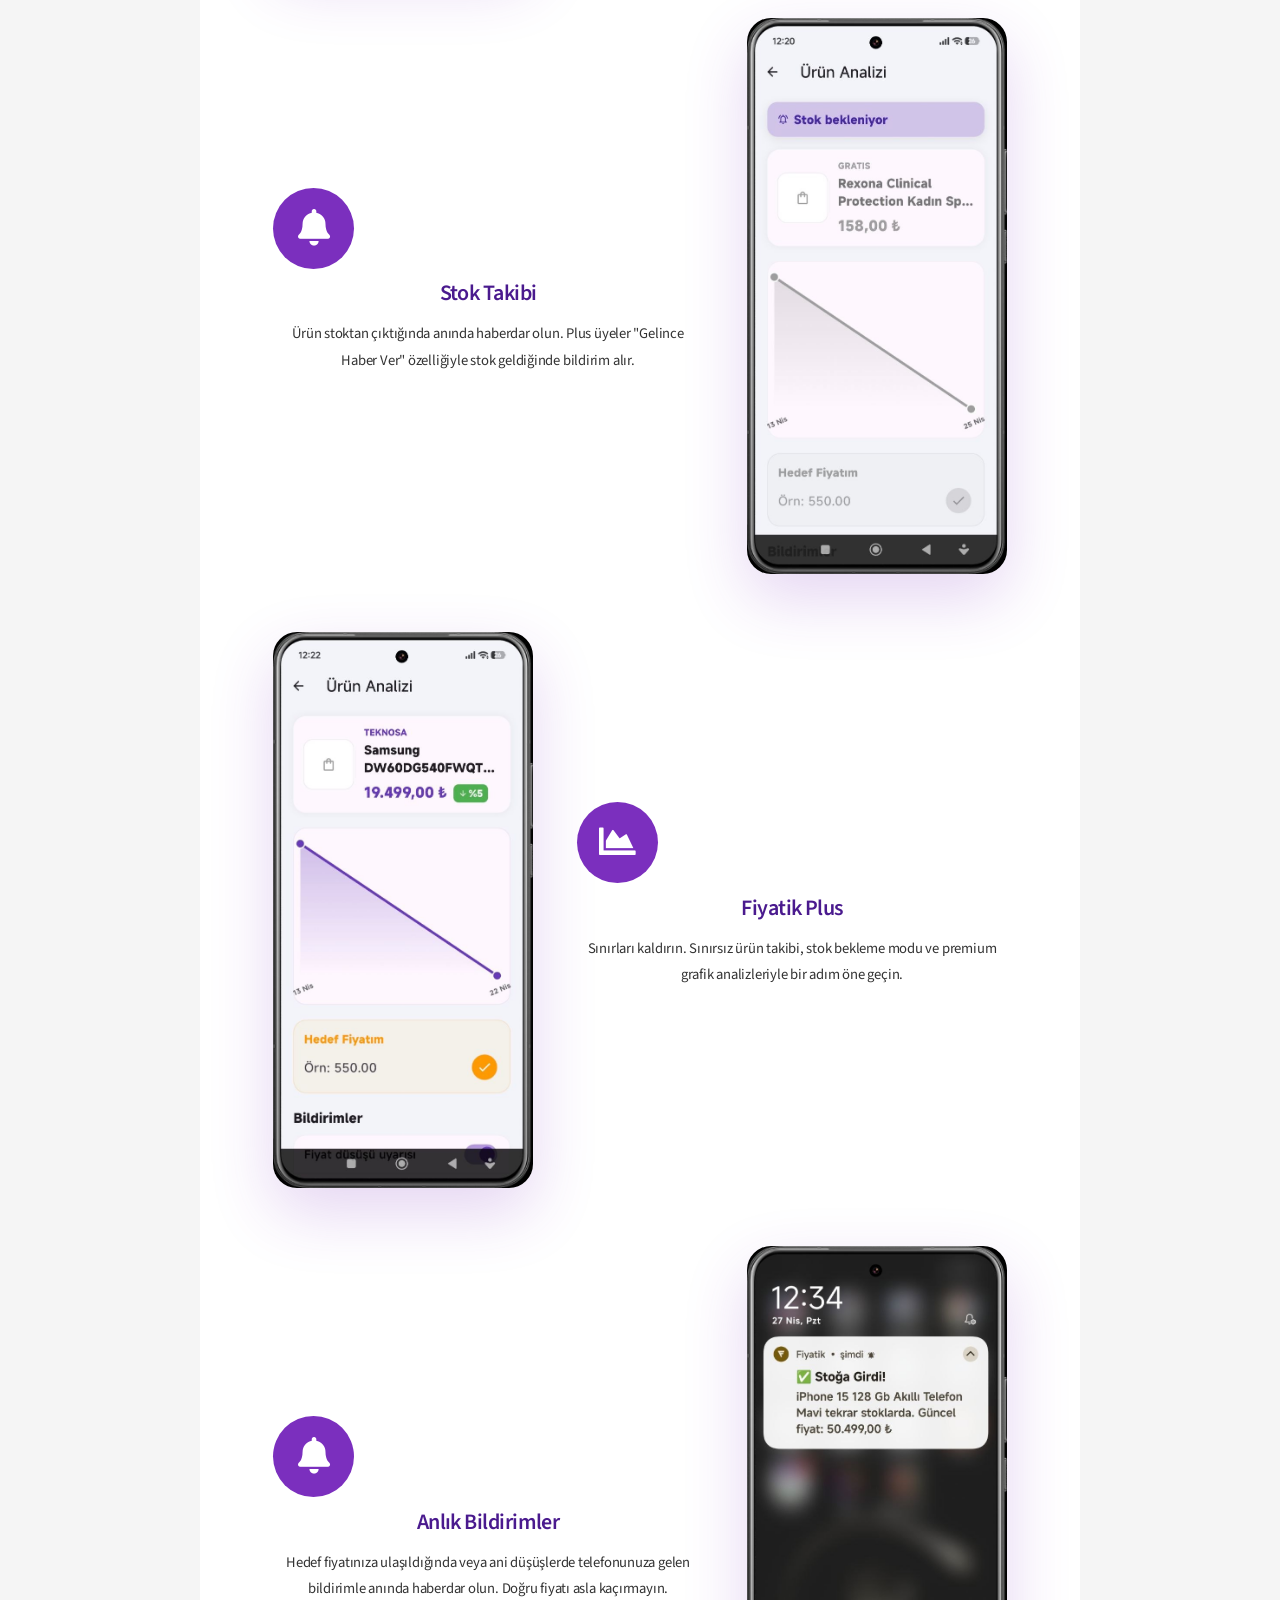
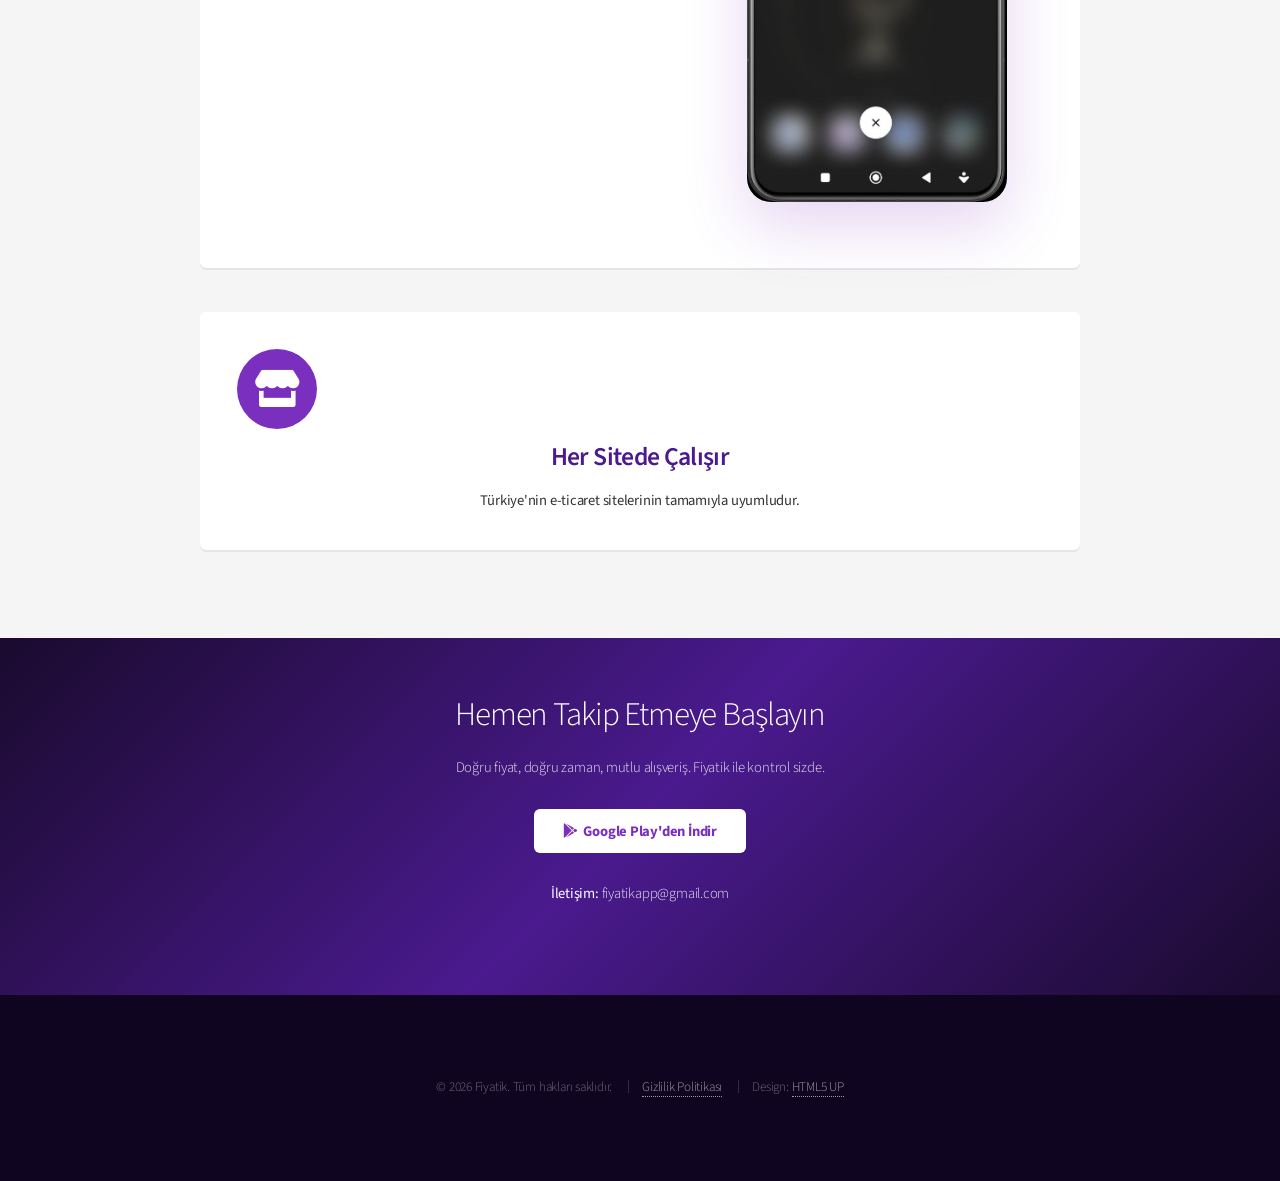
==== commit 95669e24: "Update index.html" ====
--- a/index.html
+++ b/index.html
@@ -94,7 +94,7 @@
 			<!-- Banner -->
 			<section id="banner">
 				<div style="margin-bottom: 0.5em;">
-					<img src="images/icon.png" alt="Fiyatik" style="width: 128px; height: 128px; border-radius: 20px; display: inline-block;" />
+					<img src="images/icon.png" alt="Fiyatik" style="width: 90px; height: 90px; border-radius: 20px; display: inline-block;" />
 				</div>
 				<h2>FİYATİK</h2>
 				<p>Alışverişte akıllı takip dönemi. Sizin yerinize tarar,<br />indirimleri ve stok değişimlerini yakalar.</p>
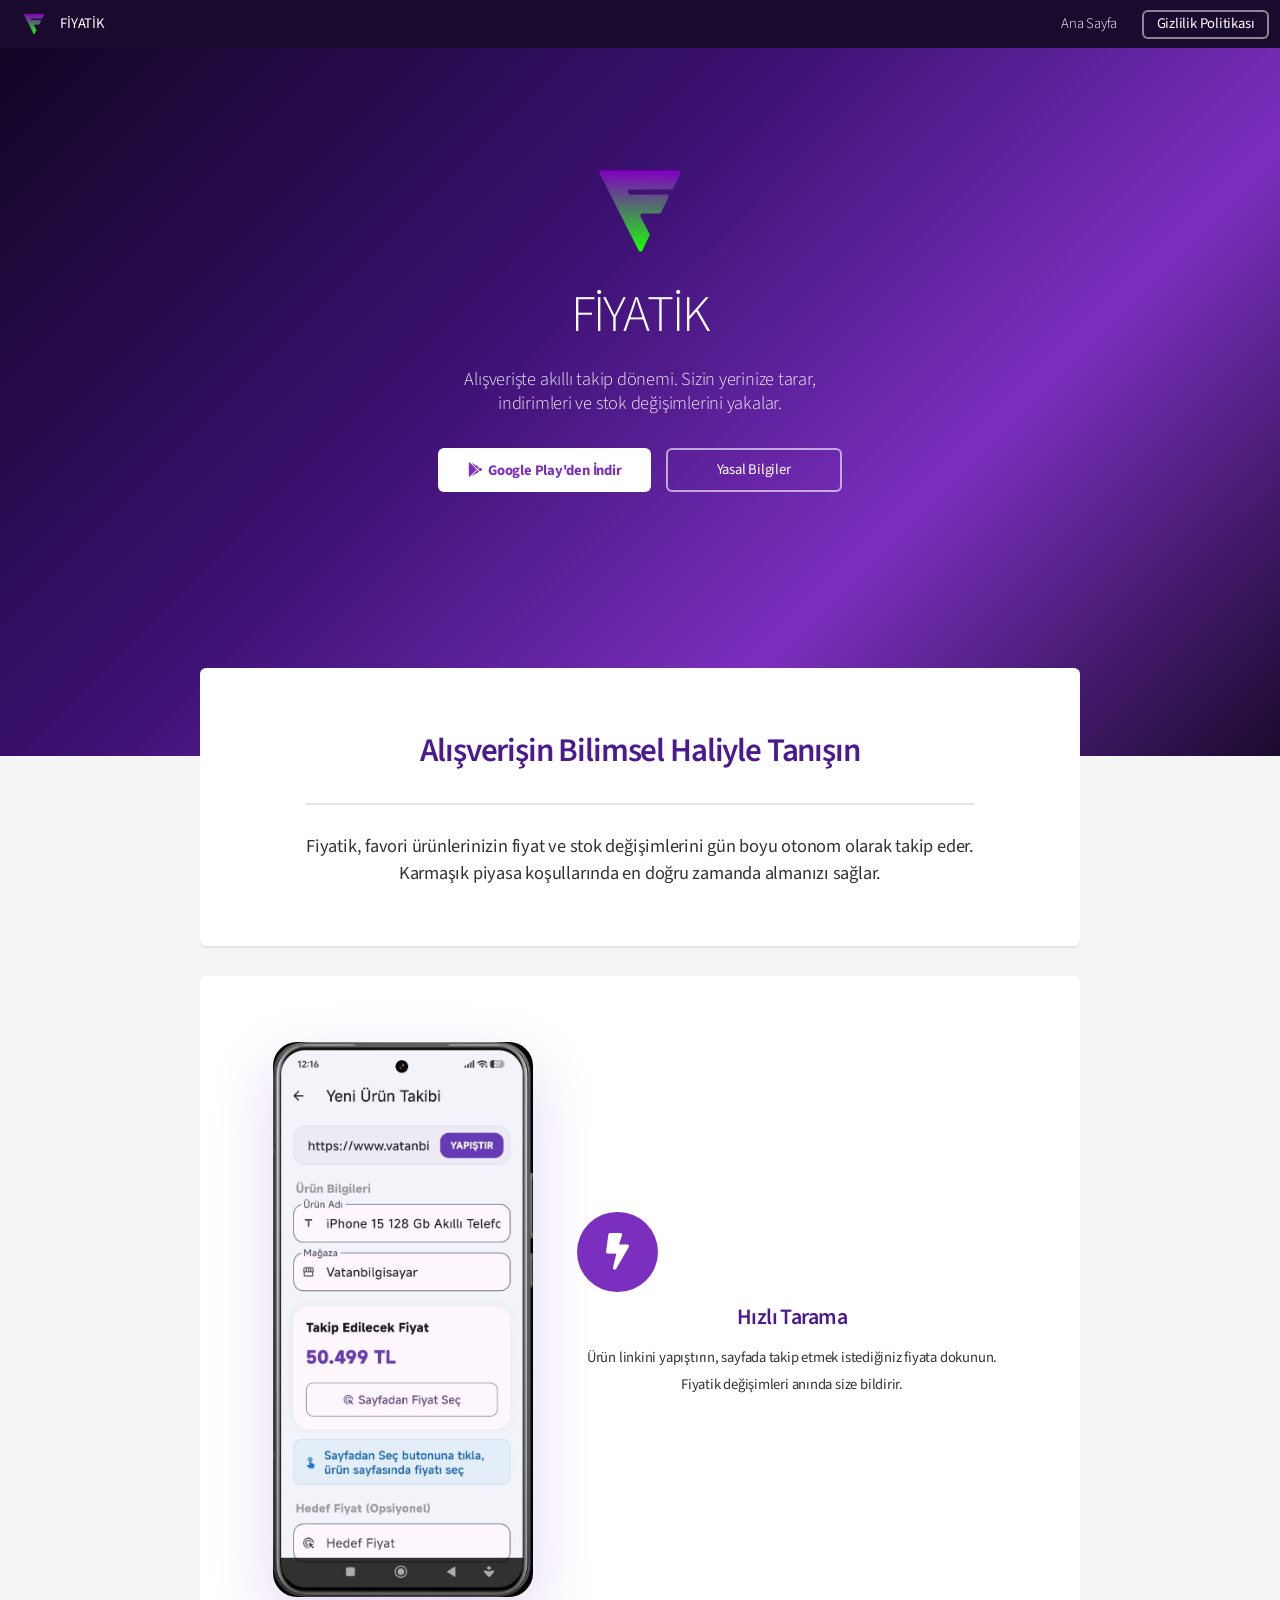
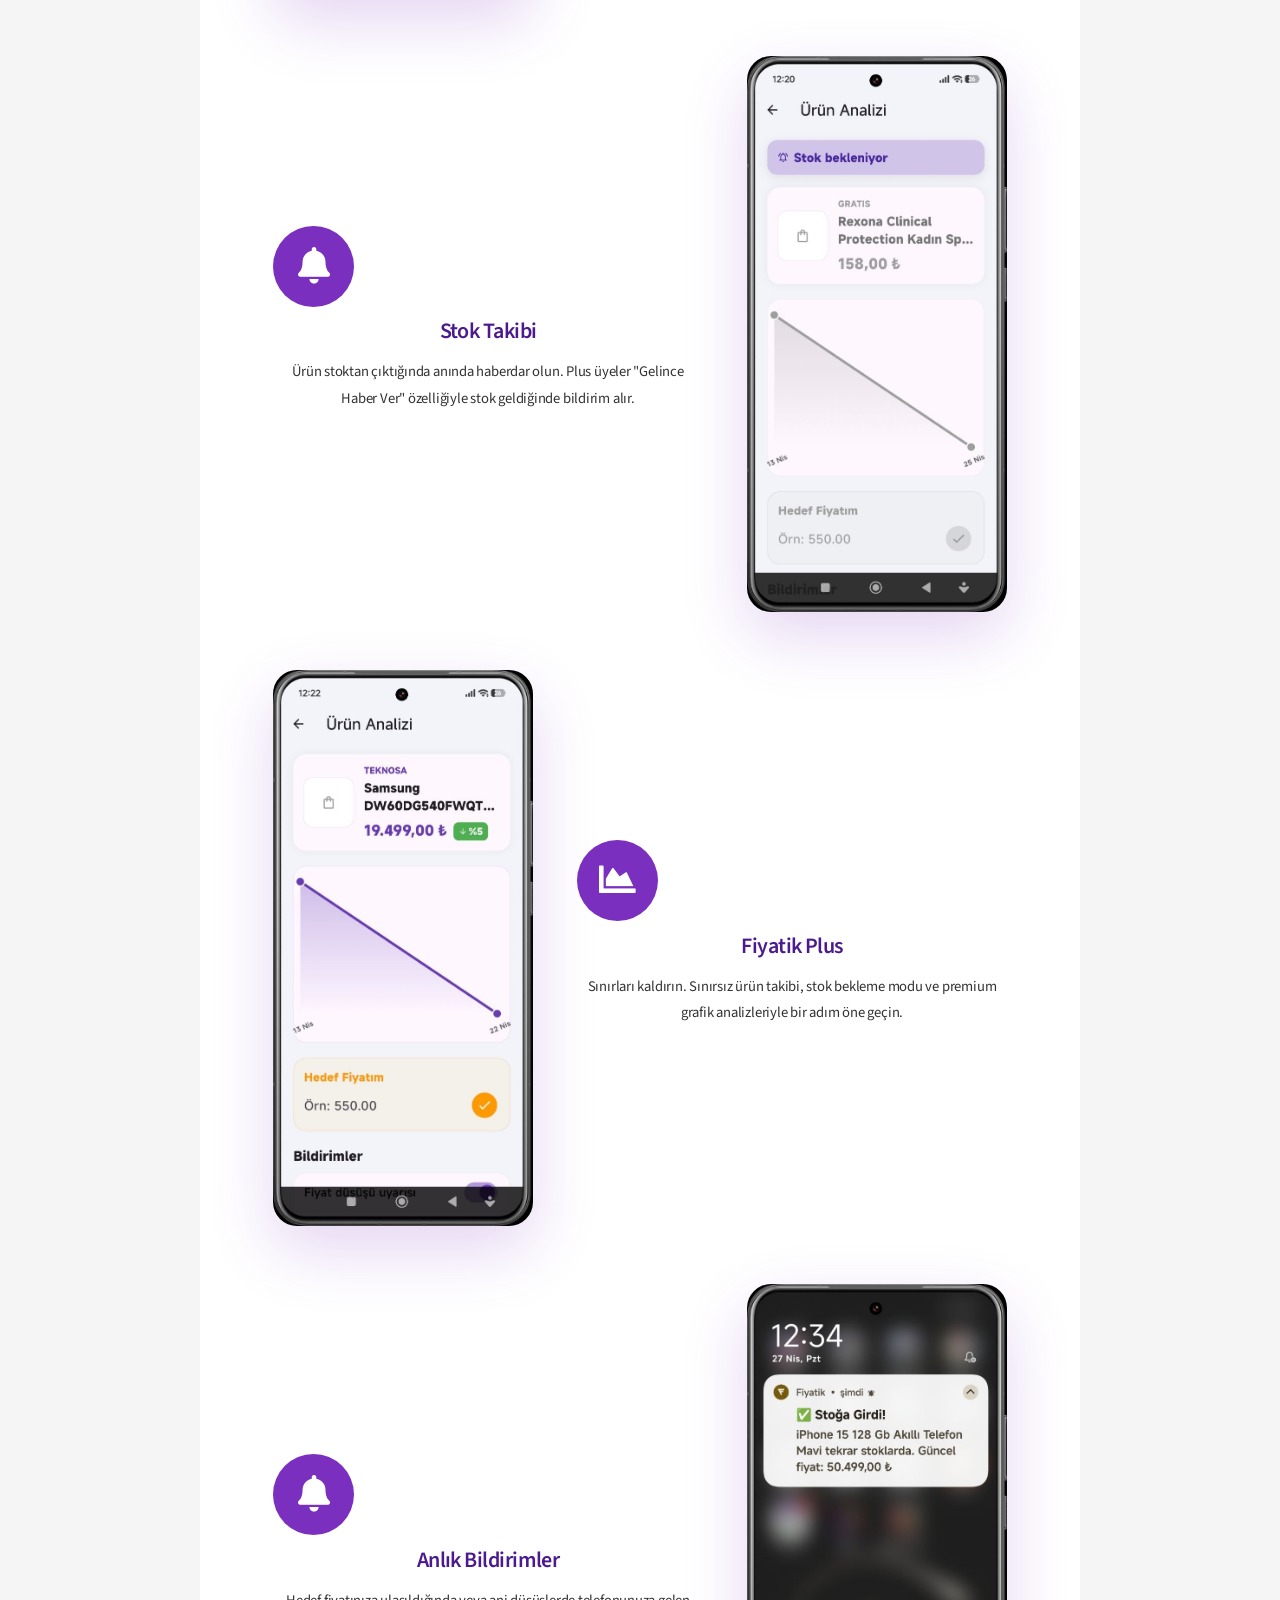
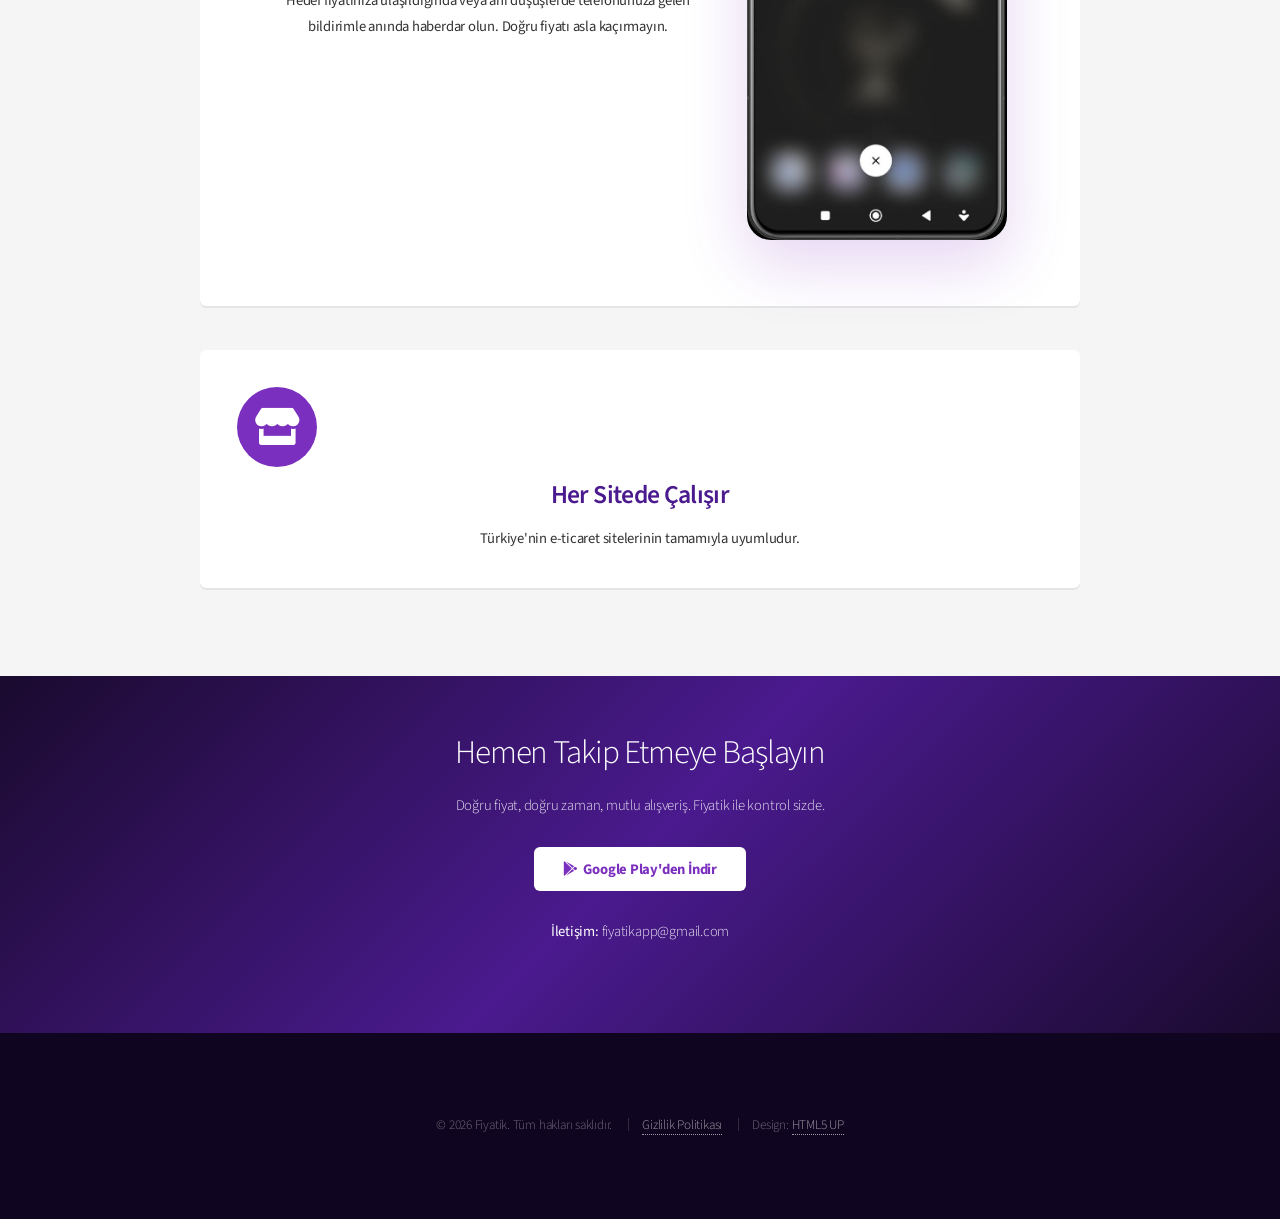
==== commit ace80229: "Update index.html" ====
--- a/index.html
+++ b/index.html
@@ -94,7 +94,7 @@
 			<!-- Banner -->
 			<section id="banner">
 				<div style="margin-bottom: 0.5em;">
-					<img src="images/icon.png" alt="Fiyatik" style="width: 90px; height: 90px; border-radius: 20px; display: inline-block;" />
+					<img src="images/icon.png" alt="Fiyatik" style="width: 128px; height: 128px; border-radius: 20px; display: inline-block;" />
 				</div>
 				<h2>FİYATİK</h2>
 				<p>Alışverişte akıllı takip dönemi. Sizin yerinize tarar,<br />indirimleri ve stok değişimlerini yakalar.</p>
